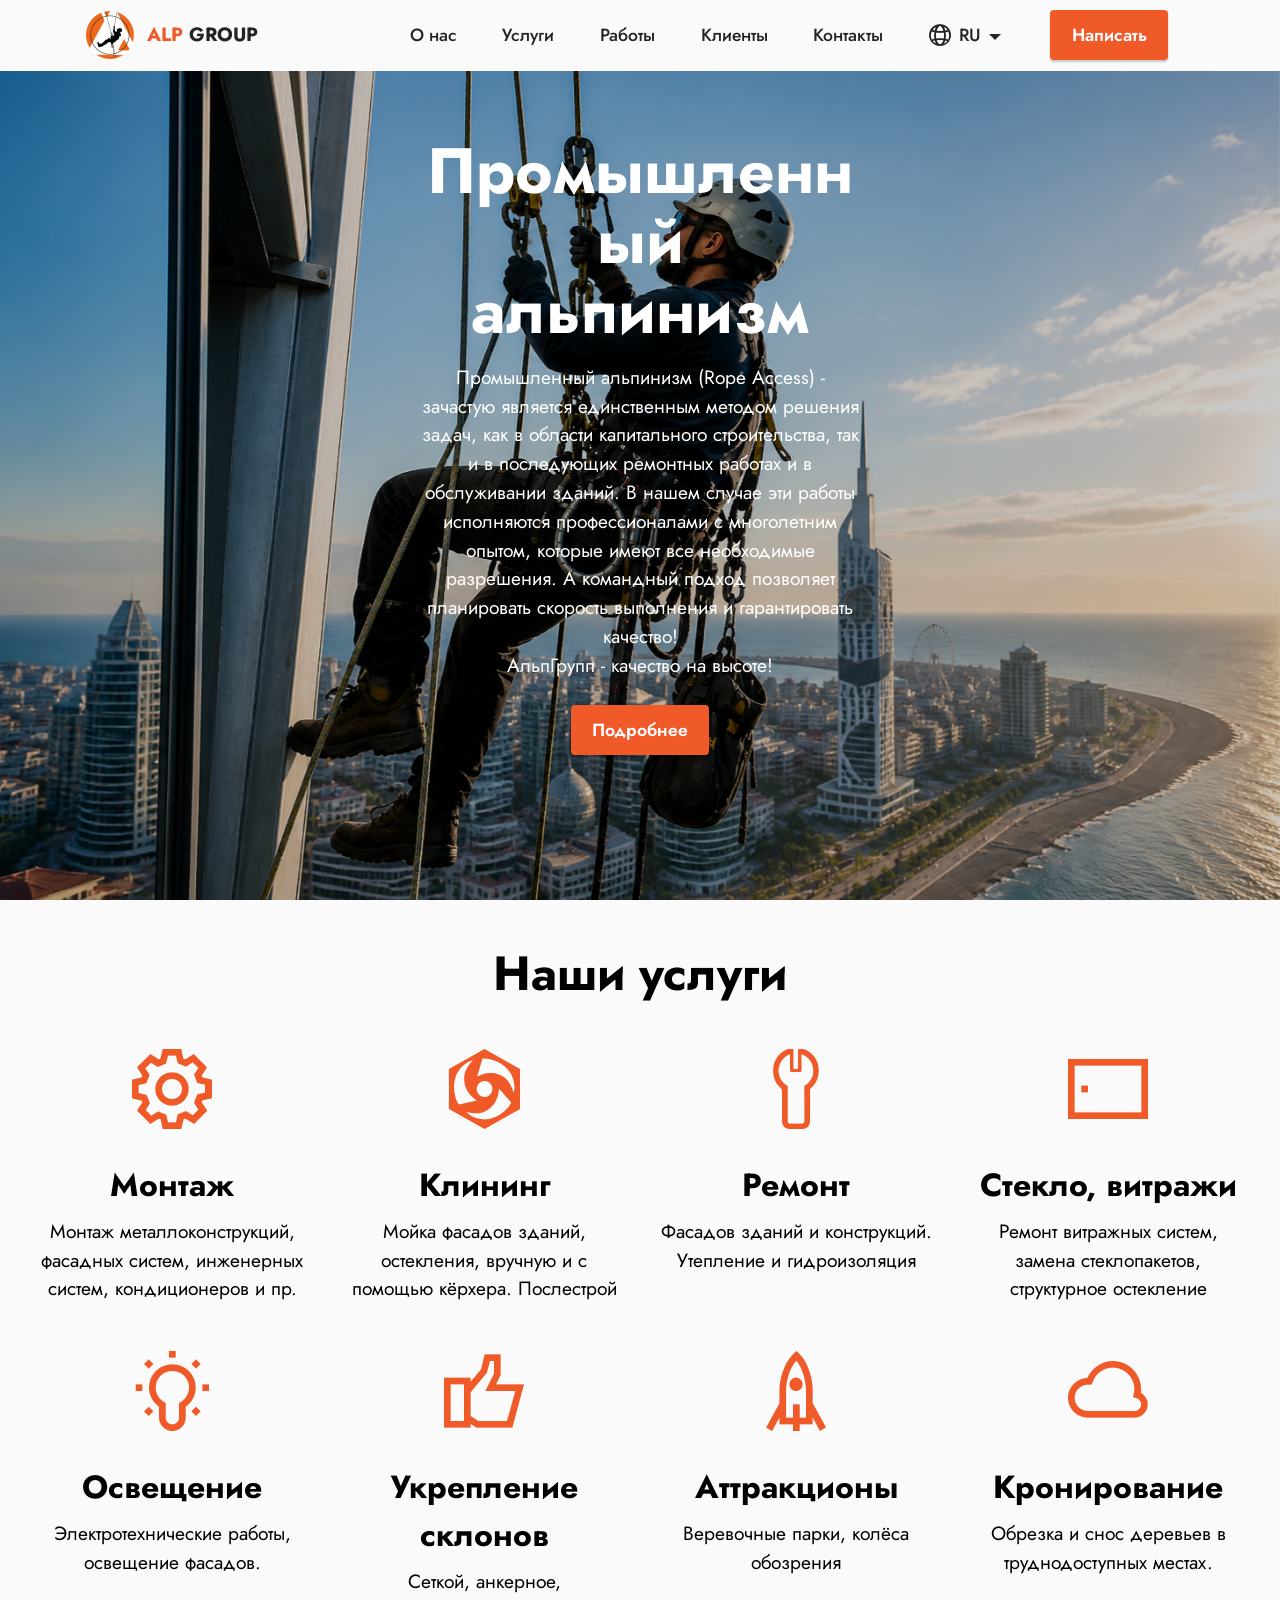
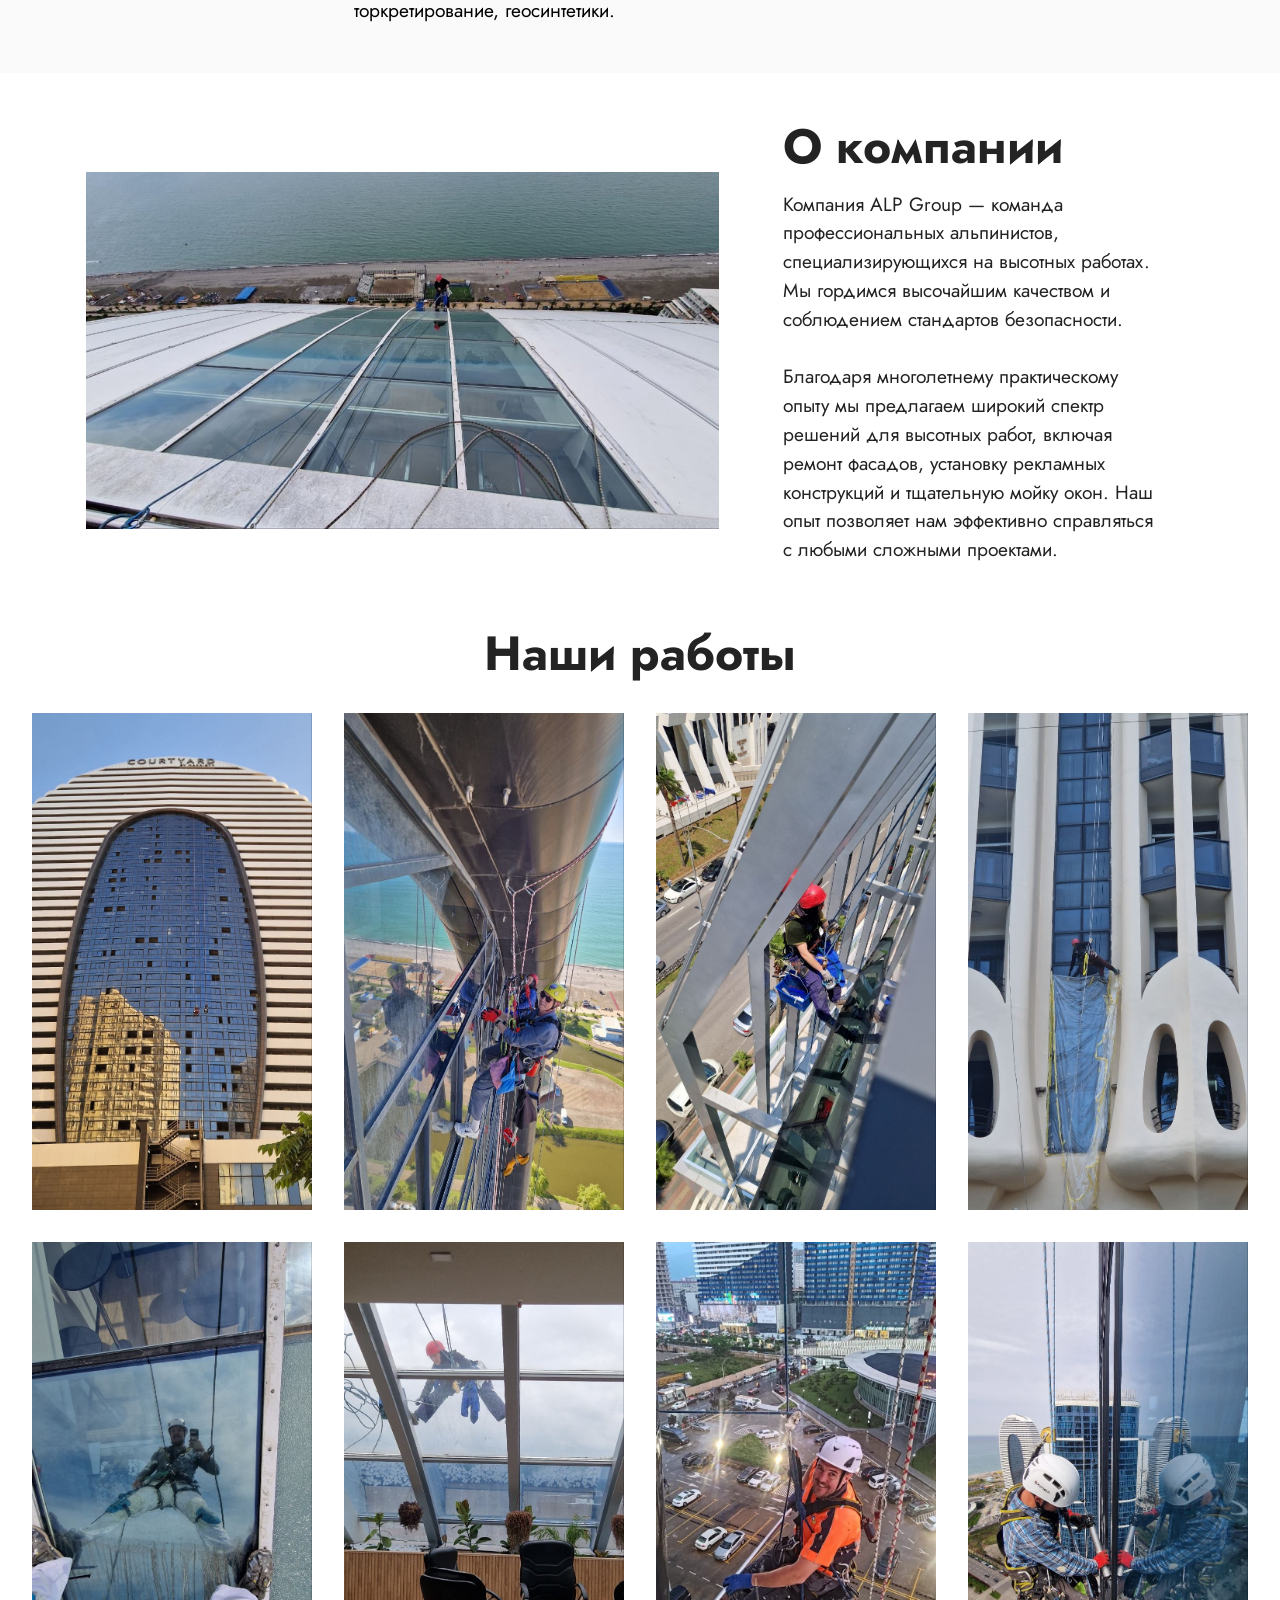
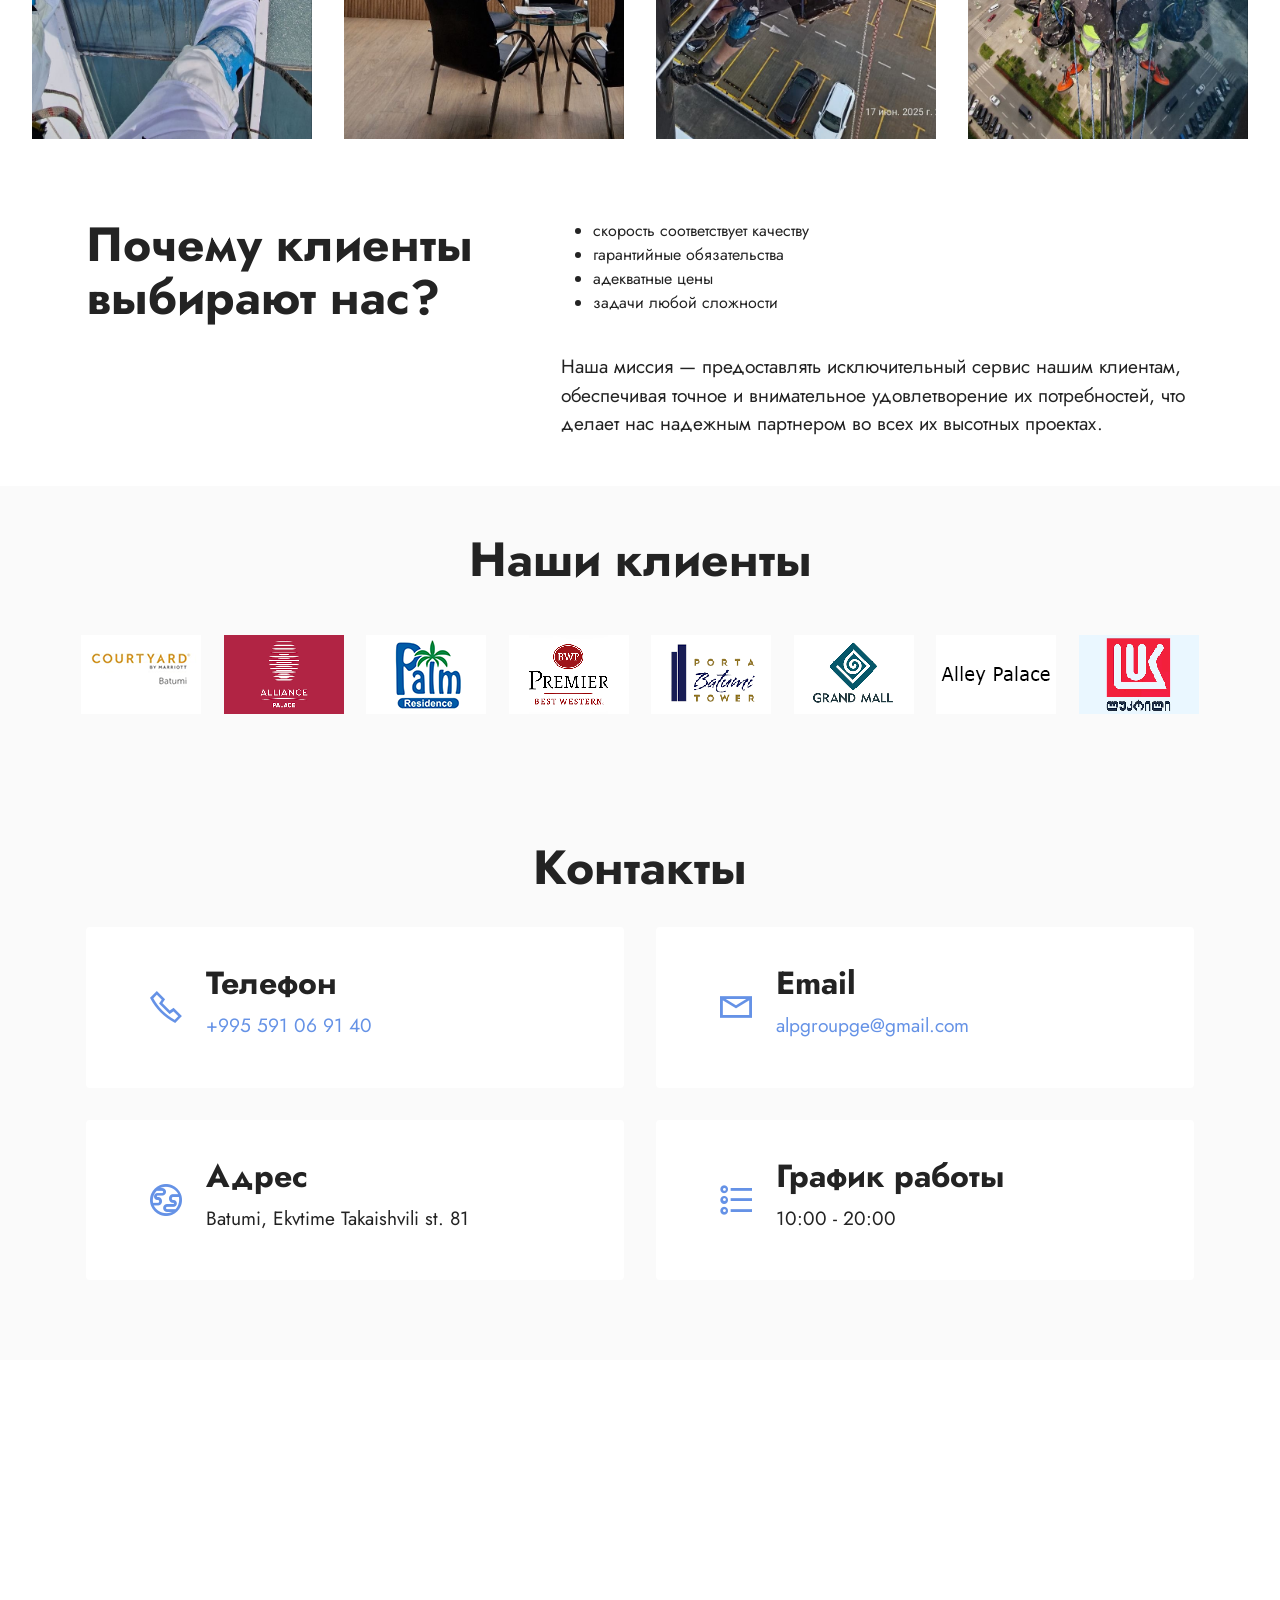
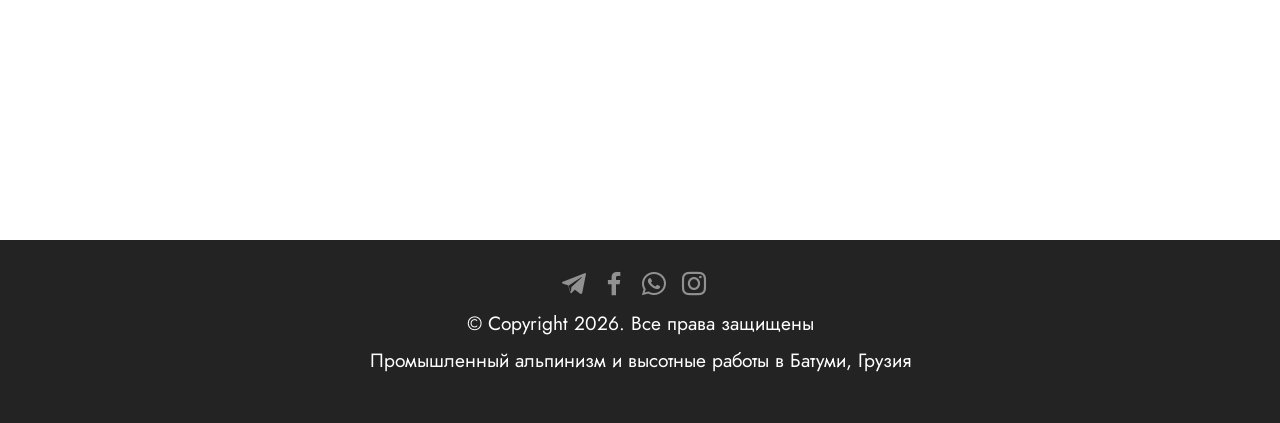
==== index.html @ 3e1a4f51 "Update index.html" ====
<!DOCTYPE html>
<html  lang="ru">
<head>
  <meta charset="UTF-8">
  <meta http-equiv="X-UA-Compatible" content="IE=edge">
  <meta name="generator" content="Mobirise v6.1.12, mobirise.com">
  <meta name="viewport" content="width=device-width, initial-scale=1, minimum-scale=1">
  <link rel="shortcut icon" href="assets/images/logo.svg" type="image/x-icon">
  <meta name="description" content="Промышленный альпинизм и высотные работы в Батуми. Мойка фасадов, ремонт, монтаж, клининг, витражи, фасадные системы. ALP GROUP.">
  <meta name="keywords" content="промышленный альпинизм Батуми, высотные работы, мойка фасадов, фасадные работы, мойка окон, ремонт фасадов">
  
  <meta property="og:title" content="ALP GROUP — Промышленный альпинизм в Батуми">
  <meta property="og:description" content="Высотные работы, мойка фасадов, ремонт, монтаж и промышленный альпинизм в Батуми.">
  <meta property="og:image" content="https://alpgroup.ge/assets/images/logo-96x96.png">
  <meta property="og:url" content="https://alpgroup.ge">
  <meta property="og:type" content="website">
  
  <title>ALP GROUP — Промышленный альпинизм в Батуми | Высотные работы</title>
  <link rel="stylesheet" href="assets/web/assets/mobirise-icons2/mobirise2.css">
  <link rel="stylesheet" href="assets/bootstrap/css/bootstrap.min.css">
  <link rel="stylesheet" href="assets/parallax/jarallax.css">
  <link rel="stylesheet" href="assets/dropdown/css/style.css">
  <link rel="stylesheet" href="assets/socicon/css/styles.css">
  <link rel="stylesheet" href="assets/theme/css/style.css">
  <link rel="preload" href="https://fonts.googleapis.com/css?family=Jost:100,200,300,400,500,600,700,800,900,100i,200i,300i,400i,500i,600i,700i,800i,900i&display=swap" as="style" onload="this.onload=null;this.rel='stylesheet'">
  <noscript><link rel="stylesheet" href="https://fonts.googleapis.com/css?family=Jost:100,200,300,400,500,600,700,800,900,100i,200i,300i,400i,500i,600i,700i,800i,900i&display=swap"></noscript>
  <link rel="preload" as="style" href="assets/mobirise/css/mbr-additional.css?v=w0eMPp"><link rel="stylesheet" href="assets/mobirise/css/mbr-additional.css?v=w0eMPp" type="text/css">

<link rel="canonical" href="https://alpgroup.ge/">
<link rel="alternate" hreflang="ru" href="https://alpgroup.ge/">
<link rel="alternate" hreflang="en" href="https://alpgroup.ge/en/">
<link rel="alternate" hreflang="ka" href="https://alpgroup.ge/ka/">
  
</head>
<body>
  
  <section data-bs-version="5.1" class="menu menu2 cid-sFCw1qGFAI" once="menu" id="menu2-23">
    
    <nav class="navbar navbar-dropdown navbar-fixed-top navbar-expand-lg">
        <div class="container">
            <div class="navbar-brand">
                <span class="navbar-logo">
                    <a href="#top">
                        <img src="assets/images/logo-96x96.png" alt="ALP GROUP" style="height: 3rem;">
                    </a>
                </span>
                <span class="navbar-caption-wrap"><a class="navbar-caption text-danger display-7" href="#top">ALP <b class="text-black">GROUP</b></a></span>

    <!-- Переключение языков только для мобильной версии -->
    <div class="lang-switcher-mobile d-lg-none">
        <div class="dropdown">
            <a class="nav-link link text-black text-primary dropdown-toggle display-4" data-bs-auto-close="outside"
                    data-bs-toggle="dropdown"
                    aria-expanded="false">
                <span class="mobi-mbri mobi-mbri-globe-2 mbr-iconfont mbr-iconfont-btn"></span>RU
            </a>
            <ul class="dropdown-menu dropdown-menu-end">
                <li>
                    <a class="dropdown-item" href="/">
                        Русский (RU)
                    </a>
                </li>
                <li>
                    <a class="dropdown-item" href="/en/">
                        English (EN)
                    </a>
                </li>
                <li>
                    <a class="dropdown-item" href="/ka/">
                        ქართული (GE)
                    </a>
                </li>
            </ul>
        </div>
    </div>
              
            </div>
            <button class="navbar-toggler" type="button" data-toggle="collapse" data-bs-toggle="collapse" data-target="#navbarSupportedContent" data-bs-target="#navbarSupportedContent" aria-controls="navbarNavAltMarkup" aria-expanded="false" aria-label="Toggle navigation">
                <div class="hamburger">
                    <span></span>
                    <span></span>
                    <span></span>
                    <span></span>
                </div>
            </button>
            <div class="collapse navbar-collapse" id="navbarSupportedContent">
                <ul class="navbar-nav nav-dropdown" data-app-modern-menu="true"><li class="nav-item"><a class="nav-link link text-black text-primary display-4" href="index.html#header14-1j">О нас</a></li><li class="nav-item"><a class="nav-link link text-black text-primary display-4" href="index.html#features1-1i">Услуги</a></li>
                    
                    <li class="nav-item"><a class="nav-link link text-black text-primary display-4" href="index.html#gallery6-2">Работы</a></li><li class="nav-item"><a class="nav-link link text-black text-primary display-4" href="index.html#clients1-1u">Клиенты</a>
                    </li><li class="nav-item"><a class="nav-link link text-black text-primary display-4" href="index.html#contacts2-1r">Контакты</a></li><li class="nav-item dropdown"><a class="nav-link link text-black text-primary dropdown-toggle display-4" href="" data-toggle="dropdown-submenu" data-bs-toggle="dropdown" data-bs-auto-close="outside" aria-expanded="false"><span class="mobi-mbri mobi-mbri-globe-2 mbr-iconfont mbr-iconfont-btn"></span>RU</a><div class="dropdown-menu" aria-labelledby="dropdown-710"><a class="text-black text-primary dropdown-item display-4" href="/">Русский (RU)</a><a class="text-black text-primary dropdown-item display-4" href="/en/">English (EN)</a><a class="text-black text-primary dropdown-item display-4" href="/ka/">ქართული (GE)</a></div></li></ul>
                
                <div class="navbar-buttons mbr-section-btn"><a class="btn btn-danger display-4" href="https://wa.me/995591069140" target="_blank" title="Написать в WhatsApp">Написать</a></div>
            </div>
        </div>
    </nav>
</section>

<section data-bs-version="5.1" class="header1 cid-viyP54j6SH mbr-fullscreen mbr-parallax-background" id="header1-1">

    

    
    <div class="mbr-overlay" style="opacity: 0.2; background-color: rgb(0, 0, 0);"></div> 

    <div class="container">
        <div class="row justify-content-center">
            <div class="col-12 col-lg-5">
                <h1 class="mbr-section-title mbr-fonts-style mb-3 display-1"><strong>Промышленный альпинизм</strong></h1>
                
                <p class="mbr-text mbr-fonts-style display-7">Промышленный альпинизм (Rope Access) - зачастую является единственным методом решения задач, как в области капитального строительства, так и в последующих ремонтных работах и в обслуживании зданий. В нашем случае эти работы исполняются профессионалами с многолетним опытом, которые имеют все необходимые разрешения. А командный подход позволяет  планировать скорость выполнения и гарантировать качество! 
<br>АльпГрупп - качество на высоте!</p>
                <div class="mbr-section-btn mt-3"><a class="btn btn-danger display-4" href="index.html#header14-1j">Подробнее</a></div>
            </div>
        </div>
    </div>
</section>

<section data-bs-version="5.1" class="features1 cid-sFzyUE9AaP" id="features1-1i">
    

    
    <div class="container-fluid">
        <div class="row">
            <div class="col-12 col-lg-9">
                <h3 class="mbr-section-title mbr-fonts-style align-center mb-0 display-2"><strong>Наши услуги</strong></h3>
                
            </div>
        </div>
        <div class="row">
            <div class="card col-12 col-md-6 col-lg-3">
                <div class="card-wrapper">
                    <div class="card-box align-center">
                        <div class="iconfont-wrapper">
                            <span class="mbr-iconfont mobi-mbri-setting mobi-mbri" style="color: rgb(240, 90, 40); fill: rgb(240, 90, 40);"></span>
                        </div>
                        <h5 class="card-title mbr-fonts-style display-5"><strong>Монтаж</strong></h5>
                        <p class="card-text mbr-fonts-style display-7">Монтаж металлоконструкций, фасадных систем, инженерных систем, кондиционеров и пр.</p>
                    </div>
                </div>
            </div>
            <div class="card col-12 col-md-6 col-lg-3">
                <div class="card-wrapper">
                    <div class="card-box align-center">
                        <div class="iconfont-wrapper">
                            <span class="mbr-iconfont socicon-heroes socicon" style="color: rgb(240, 90, 40); fill: rgb(240, 90, 40);"></span>
                        </div>
                        <h5 class="card-title mbr-fonts-style display-5"><strong>Клининг</strong></h5>
                        <p class="card-text mbr-fonts-style display-7">Мойка фасадов зданий, остекления, вручную и с помощью кёрхера. Послестрой</p>
                    </div>
                </div>
            </div>
            <div class="card col-12 col-md-6 col-lg-3">
                <div class="card-wrapper">
                    <div class="card-box align-center">
                        <div class="iconfont-wrapper">
                            <span class="mbr-iconfont socicon-moddb socicon" style="color: rgb(240, 90, 40); fill: rgb(240, 90, 40);"></span>
                        </div>
                        <h5 class="card-title mbr-fonts-style display-5"><strong>Ремонт</strong></h5>
                        <p class="card-text mbr-fonts-style display-7">Фасадов зданий и конструкций. Утепление и гидроизоляция</p>
                    </div>
                </div>
            </div>
             <div class="card col-12 col-md-6 col-lg-3">
                <div class="card-wrapper">
                    <div class="card-box align-center">
                        <div class="iconfont-wrapper">
                            <span class="mbr-iconfont mobi-mbri-tablet mobi-mbri" style="color: rgb(240, 90, 40); fill: rgb(240, 90, 40);"></span>
                        </div>
                        <h5 class="card-title mbr-fonts-style display-5"><strong>Стекло, витражи</strong></h5>
                        <p class="card-text mbr-fonts-style display-7">Ремонт витражных систем, замена стеклопакетов, структурное остекление</p>
                    </div>
                </div>
            </div>         
            
        </div>
        <div class="row">
            <div class="card col-12 col-md-6 col-lg-3">
                <div class="card-wrapper">
                    <div class="card-box align-center">
                        <div class="iconfont-wrapper">
                            <span class="mbr-iconfont mobi-mbri-idea mobi-mbri" style="color: rgb(240, 90, 40); fill: rgb(240, 90, 40);"></span>
                        </div>
                        <h5 class="card-title mbr-fonts-style display-5"><strong>Освещение</strong></h5>
                        <p class="card-text mbr-fonts-style display-7">Электротехнические работы, освещение фасадов.</p>
                    </div>
                </div>
            </div>
            <div class="card col-12 col-md-6 col-lg-3">
                <div class="card-wrapper">
                    <div class="card-box align-center">
                        <div class="iconfont-wrapper">
                            <span class="mbr-iconfont mobi-mbri-like mobi-mbri" style="color: rgb(240, 90, 40); fill: rgb(240, 90, 40);"></span>
                        </div>
                        <h5 class="card-title mbr-fonts-style display-5"><strong>Укрепление склонов</strong></h5>
                        <p class="card-text mbr-fonts-style display-7">Сеткой, анкерное, торкретирование, геосинтетики.</p>
                    </div>
                </div>
            </div>
            <div class="card col-12 col-md-6 col-lg-3">
                <div class="card-wrapper">
                    <div class="card-box align-center">
                        <div class="iconfont-wrapper">
                            <span class="mbr-iconfont mobi-mbri-rocket mobi-mbri" style="color: rgb(240, 90, 40); fill: rgb(240, 90, 40);"></span>
                        </div>
                        <h5 class="card-title mbr-fonts-style display-5"><strong>Аттракционы</strong></h5>
                        <p class="card-text mbr-fonts-style display-7">Веревочные парки, колёса обозрения</p>
                    </div>
                </div>
            </div>
             <div class="card col-12 col-md-6 col-lg-3">
                <div class="card-wrapper">
                    <div class="card-box align-center">
                        <div class="iconfont-wrapper">
                            <span class="mbr-iconfont mobi-mbri-cloud mobi-mbri" style="color: rgb(240, 90, 40); fill: rgb(240, 90, 40);"></span>
                        </div>
                        <h5 class="card-title mbr-fonts-style display-5"><strong>Кронирование</strong></h5>
                        <p class="card-text mbr-fonts-style display-7">Обрезка и снос деревьев в труднодоступных местах.</p>
                    </div>
                </div>
            </div>         
            
        </div>
    </div>
</section>

<section data-bs-version="5.1" class="header14 cid-sFzz5E692j" id="header14-1j">

    

    

    <div class="container">
        <div class="row justify-content-center align-items-center">
            <div class="col-12 col-md-7 image-wrapper">
                <img src="assets/images/photo-2026-05-04-07-36-52-1036x584.jpg" alt="Промышленный альпинизм в Батуми">
            </div>
            <div class="col-12 col-md">
                <div class="text-wrapper">
                    <h2 class="mbr-section-title mbr-fonts-style mb-3 display-2">
                        <strong>О компании</strong></h2>
                    <p class="mbr-text mbr-fonts-style display-7">Компания ALP Group — команда профессиональных альпинистов, специализирующихся на высотных работах. Мы гордимся высочайшим качеством и соблюдением стандартов безопасности.
<br>
<br>Благодаря многолетнему практическому опыту мы предлагаем широкий спектр решений для высотных работ, включая ремонт фасадов, установку рекламных конструкций и тщательную мойку окон. Наш опыт позволяет нам эффективно справляться с любыми сложными проектами.
</p>
                    
                </div>
            </div>
        </div>
    </div>
</section>

<section data-bs-version="5.1" class="gallery6 mbr-gallery cid-viIpz57UTN" id="gallery6-2">
    

    
    

    <div class="container-fluid">
        <div class="mbr-section-head">
            <h3 class="mbr-section-title mbr-fonts-style align-center m-0 display-2"><strong>Наши работы</strong></h3>
            
        </div>
        <div class="row mbr-gallery mt-4">
            <div class="col-6 col-md-6 col-lg-3 item gallery-image active">
                <div class="item-wrapper" data-toggle="modal" data-bs-toggle="modal" data-target="#viIEe0HWWq-modal" data-bs-target="#viIEe0HWWq-modal">
                    <img class="w-100" src="assets/images/photo-2026-05-04-07-36-55-721x1280.jpg" alt="Промышленный альпинизм в Батуми" data-slide-to="0" data-bs-slide-to="0" data-target="#lb-viIEe0HWWq" data-bs-target="#lb-viIEe0HWWq">
                    <div class="icon-wrapper">
                        <span class="mobi-mbri mobi-mbri-search mbr-iconfont mbr-iconfont-btn"></span>
                    </div>
                </div>
                
            </div>
            <div class="col-6 col-md-6 col-lg-3 item gallery-image">
                <div class="item-wrapper" data-toggle="modal" data-bs-toggle="modal" data-target="#viIEe0HWWq-modal" data-bs-target="#viIEe0HWWq-modal">
                    <img class="w-100" src="assets/images/photo-2026-05-04-07-36-59-721x1280.jpg" alt="Мойка фасада в Батуми" data-slide-to="1" data-bs-slide-to="1" data-target="#lb-viIEe0HWWq" data-bs-target="#lb-viIEe0HWWq">
                    <div class="icon-wrapper">
                        <span class="mobi-mbri mobi-mbri-search mbr-iconfont mbr-iconfont-btn"></span>
                    </div>
                </div>
                
            </div><div class="col-6 col-md-6 col-lg-3 item gallery-image">
                <div class="item-wrapper" data-toggle="modal" data-bs-toggle="modal" data-target="#viIEe0HWWq-modal" data-bs-target="#viIEe0HWWq-modal">
                    <img class="w-100" src="assets/images/0photo_2026-05-05_19-24-09.jpg" alt="Высотные работы ALP GROUP" data-slide-to="2" data-bs-slide-to="2" data-target="#lb-viIEe0HWWq" data-bs-target="#lb-viIEe0HWWq">
                    <div class="icon-wrapper">
                        <span class="mobi-mbri mobi-mbri-search mbr-iconfont mbr-iconfont-btn"></span>
                    </div>
                </div>
                
            </div><div class="col-6 col-md-6 col-lg-3 item gallery-image">
                <div class="item-wrapper" data-toggle="modal" data-bs-toggle="modal" data-target="#viIEe0HWWq-modal" data-bs-target="#viIEe0HWWq-modal">
                    <img class="w-100" src="assets/images/photo-2026-05-04-07-36-51202-721x1280.jpg" alt="Промышленный альпинист" data-slide-to="3" data-bs-slide-to="3" data-target="#lb-viIEe0HWWq" data-bs-target="#lb-viIEe0HWWq">
                    <div class="icon-wrapper">
                        <span class="mobi-mbri mobi-mbri-search mbr-iconfont mbr-iconfont-btn"></span>
                    </div>
                </div>
                
            </div><div class="col-6 col-md-6 col-lg-3 item gallery-image">
                <div class="item-wrapper" data-toggle="modal" data-bs-toggle="modal" data-target="#viIEe0HWWq-modal" data-bs-target="#viIEe0HWWq-modal">
                    <img class="w-100" src="assets/images/photo-2026-05-04-07-36-52202-721x1280.jpg" alt="Фасадные работы в Грузии" data-slide-to="4" data-bs-slide-to="4" data-target="#lb-viIEe0HWWq" data-bs-target="#lb-viIEe0HWWq">
                    <div class="icon-wrapper">
                        <span class="mobi-mbri mobi-mbri-search mbr-iconfont mbr-iconfont-btn"></span>
                    </div>
                </div>
                
            </div><div class="col-6 col-md-6 col-lg-3 item gallery-image">
                <div class="item-wrapper" data-toggle="modal" data-bs-toggle="modal" data-target="#viIEe0HWWq-modal" data-bs-target="#viIEe0HWWq-modal">
                    <img class="w-100" src="assets/images/photo-2026-05-04-07-36-51203-721x1280.jpg" alt="Монтаж на высоте" data-slide-to="5" data-bs-slide-to="5" data-target="#lb-viIEe0HWWq" data-bs-target="#lb-viIEe0HWWq">
                    <div class="icon-wrapper">
                        <span class="mobi-mbri mobi-mbri-search mbr-iconfont mbr-iconfont-btn"></span>
                    </div>
                </div>
                
            </div><div class="col-6 col-md-6 col-lg-3 item gallery-image">
                <div class="item-wrapper" data-toggle="modal" data-bs-toggle="modal" data-target="#viIEe0HWWq-modal" data-bs-target="#viIEe0HWWq-modal">
                    <img class="w-100" src="assets/images/photo-2026-05-04-07-55-23-960x1280.jpg" alt="Промышленный альпинизм в Грузии" data-slide-to="6" data-bs-slide-to="6" data-target="#lb-viIEe0HWWq" data-bs-target="#lb-viIEe0HWWq">
                    <div class="icon-wrapper">
                        <span class="mobi-mbri mobi-mbri-search mbr-iconfont mbr-iconfont-btn"></span>
                    </div>
                </div>
                
            </div><div class="col-6 col-md-6 col-lg-3 item gallery-image">
                <div class="item-wrapper" data-toggle="modal" data-bs-toggle="modal" data-target="#viIEe0HWWq-modal" data-bs-target="#viIEe0HWWq-modal">
                    <img class="w-100" src="assets/images/2photo_2026-05-08_08-26-11.jpg" alt="Альпинизм в Батуми" data-slide-to="7" data-bs-slide-to="7" data-target="#lb-viIEe0HWWq" data-bs-target="#lb-viIEe0HWWq">
                    <div class="icon-wrapper">
                        <span class="mobi-mbri mobi-mbri-search mbr-iconfont mbr-iconfont-btn"></span>
                    </div>
                </div>
                
            </div>
            
            
        </div>

        <div class="modal mbr-slider" tabindex="-1" role="dialog" aria-hidden="true" id="viIEe0HWWq-modal">
            <div class="modal-dialog" role="document">
                <div class="modal-content">
                    <div class="modal-body">
                        <div class="carousel slide" id="lb-viIEe0HWWq" data-interval="5000" data-bs-interval="5000">
                            <div class="carousel-inner">
                                <div class="carousel-item active">
                                    <img class="d-block w-100" src="assets/images/photo-2026-05-04-07-36-55-721x1280.jpg" alt="">
                                </div>
                                <div class="carousel-item">
                                    <img class="d-block w-100" src="assets/images/photo-2026-05-04-07-36-59-721x1280.jpg" alt="">
                                </div><div class="carousel-item">
                                    <img class="d-block w-100" src="assets/images/0photo_2026-05-05_19-24-09.jpg" alt="">
                                </div><div class="carousel-item">
                                    <img class="d-block w-100" src="assets/images/photo-2026-05-04-07-36-51202-721x1280.jpg" alt="">
                                </div><div class="carousel-item">
                                    <img class="d-block w-100" src="assets/images/photo-2026-05-04-07-36-52202-721x1280.jpg" alt="">
                                </div><div class="carousel-item">
                                    <img class="d-block w-100" src="assets/images/photo-2026-05-04-07-36-51203-721x1280.jpg" alt="">
                                </div><div class="carousel-item">
                                    <img class="d-block w-100" src="assets/images/photo-2026-05-04-07-55-23-960x1280.jpg" alt="">
                                </div><div class="carousel-item">
                                    <img class="d-block w-100" src="assets/images/2photo_2026-05-08_08-26-11.jpg" alt="">
                                </div>
                                
                                
                            </div>
                            <ol class="carousel-indicators">
                                <li data-slide-to="0" data-bs-slide-to="0" class="active" data-target="#lb-viIEe0HWWq" data-bs-target="#lb-viIEe0HWWq"></li><li data-slide-to="1" data-bs-slide-to="1" class="" data-target="#lb-viIEe0HWWq" data-bs-target="#lb-viIEe0HWWq"></li><li data-slide-to="2" data-bs-slide-to="2" class="" data-target="#lb-viIEe0HWWq" data-bs-target="#lb-viIEe0HWWq"></li><li data-slide-to="3" data-bs-slide-to="3" class="" data-target="#lb-viIEe0HWWq" data-bs-target="#lb-viIEe0HWWq"></li><li data-slide-to="4" data-bs-slide-to="4" class="" data-target="#lb-viIEe0HWWq" data-bs-target="#lb-viIEe0HWWq"></li><li data-slide-to="5" data-bs-slide-to="5" class="" data-target="#lb-viIEe0HWWq" data-bs-target="#lb-viIEe0HWWq"></li><li data-slide-to="6" data-bs-slide-to="6" class="" data-target="#lb-viIEe0HWWq" data-bs-target="#lb-viIEe0HWWq"></li><li data-slide-to="7" data-bs-slide-to="7" class="" data-target="#lb-viIEe0HWWq" data-bs-target="#lb-viIEe0HWWq"></li>
                                
                                
                                
                            </ol>
                            <a role="button" href="" class="close" data-dismiss="modal" data-bs-dismiss="modal" aria-label="Close">
                            </a>
                            <a class="carousel-control-prev carousel-control" role="button" data-slide="prev" data-bs-slide="prev" href="#lb-viIEe0HWWq">
                                <span class="mobi-mbri mobi-mbri-arrow-prev" aria-hidden="true"></span>
                                <span class="sr-only visually-hidden">Previous</span>
                            </a>
                            <a class="carousel-control-next carousel-control" role="button" data-slide="next" data-bs-slide="next" href="#lb-viIEe0HWWq">
                                <span class="mobi-mbri mobi-mbri-arrow-next" aria-hidden="true"></span>
                                <span class="sr-only visually-hidden">Next</span>
                            </a>
                        </div>
                    </div>
                </div>
            </div>
        </div>
    </div>
</section>

<section data-bs-version="5.1" class="content10 cid-sFAZRnJnnI" id="content10-22">
    
    <div class="container">
        <div class="row justify-content-center">
            <div class="col-12 col-md">
                
                <h6 class="mbr-section-subtitle mbr-fonts-style mb-4 display-2"><strong>Почему клиенты выбирают нас?</strong></h6>
            </div>
            <div class="col-md-12 col-lg-7">
              <ul>
                <li>скорость соответствует качеству</li>
                <li>гарантийные обязательства</li>
                <li>адекватные цены</li>
                <li>задачи любой сложности</li>         
              </ul>
                <p class="mbr-text mbr-fonts-style display-7">Наша миссия&nbsp;— предоставлять исключительный сервис нашим клиентам, обеспечивая точное и внимательное удовлетворение их потребностей, что делает нас надежным партнером во всех их высотных проектах.</p>
            </div>
        </div>
    </div>
</section>

<section data-bs-version="5.1" class="clients1 cid-sFAw7z51L3" id="clients1-1u">
    
    <div class="images-container container">
        <div class="mbr-section-head">
            <h3 class="mbr-section-title mbr-fonts-style align-center mb-0 display-2">
                <strong>Наши клиенты</strong></h3>
            
            
        </div>
        <div class="row justify-content-center mt-4">
            <div class="col-md-3 card">
                <img src="assets/images/1-courtyard.png" alt="Marriott">
            </div>
            <div class="col-md-3 card">
                <img src="assets/images/2-palace.png" alt="Alliance Palace">
            </div>
            <div class="col-md-3 card">
                <img src="assets/images/3-palm.png" alt="PALM RESIDENCE">
            </div>
            <div class="col-md-3 card">
                <img src="assets/images/4-premier.png" alt="Best Western Premier">
            </div>
            <div class="col-md-3 card">
                <img src="assets/images/5-porta.png" alt="Porta Batumi Tower">
            </div>
            <div class="col-md-3 card">
                <img src="assets/images/6-grandmall.png" alt="Grand Mall">
            </div>
            <div class="col-md-3 card">
                <img src="assets/images/7-alley.png" alt="Alley Palace">
            </div>
            <div class="col-md-3 card">
                <img src="assets/images/8-luk.png" alt="LUKOIL GEORGIA">
            </div>                       
        </div>
    </div>
</section>

<section data-bs-version="5.1" class="contacts2 cid-sFzIA7KGYz" id="contacts2-1r">
    <!---->
    
    
    <div class="container">
        <div class="mbr-section-head">
            <h3 class="mbr-section-title mbr-fonts-style align-center mb-0 display-2">
                <strong>Контакты</strong></h3>
            
        </div>
        <div class="row justify-content-center mt-4">
            <div class="card col-12 col-md-6">
                <div class="card-wrapper">
                    <div class="image-wrapper">
                        <span class="mbr-iconfont mobi-mbri-phone mobi-mbri"></span>
                    </div>
                    <div class="text-wrapper">
                        <h6 class="card-title mbr-fonts-style mb-1 display-5">
                            <strong>Телефон</strong></h6>
                        <p class="mbr-text mbr-fonts-style display-7"><a href="tel:+995591069140" class="text-primary">+995 591 06 91 40</a></p>
                    </div>
                </div>
            </div>
            <div class="card col-12 col-md-6">
                <div class="card-wrapper">
                    <div class="image-wrapper">
                        <span class="mbr-iconfont mobi-mbri-letter mobi-mbri"></span>
                    </div>
                    <div class="text-wrapper">
                        <h6 class="card-title mbr-fonts-style mb-1 display-5">
                            <strong>Email</strong>
                        </h6>
                        <p class="mbr-text mbr-fonts-style display-7"><a href="mailto:alpgroupge@gmail.com" class="text-primary">alpgroupge@gmail.com</a></p>
                    </div>
                </div>
            </div>
            <div class="card col-12 col-md-6">
                <div class="card-wrapper">
                    <div class="image-wrapper">
                        <span class="mbr-iconfont mobi-mbri-globe mobi-mbri"></span>
                    </div>
                    <div class="text-wrapper">
                        <h6 class="card-title mbr-fonts-style mb-1 display-5">
                            <strong>Адрес</strong></h6>
                        <p class="mbr-text mbr-fonts-style display-7">
                            Batumi, Ekvtime Takaishvili st. 81
                        </p>
                    </div>
                </div>
            </div>
            <div class="card col-12 col-md-6">
                <div class="card-wrapper">
                    <div class="image-wrapper">
                        <span class="mbr-iconfont mobi-mbri-bulleted-list mobi-mbri"></span>
                    </div>
                    <div class="text-wrapper">
                        <h6 class="card-title mbr-fonts-style mb-1 display-5">
                            <strong>График работы</strong></h6>
                        <p class="mbr-text mbr-fonts-style display-7">10:00 - 20:00
                        </p>
                    </div>
                </div>
            </div>
        </div>
    </div>
</section>

<section data-bs-version="5.1" class="map2 cid-sFAxp7Y5iM" id="map2-1y">
    
    
    <div>
        
        <div class="google-map"><iframe frameborder="0" style="border:0" src="https://www.google.com/maps/embed?pb=!1m18!1m12!1m3!1d2981.711603869292!2d41.62618757554745!3d41.64036478026628!2m3!1f0!2f0!3f0!3m2!1i1024!2i768!4f13.1!3m3!1m2!1s0x406786120b712f23%3A0xfd893a5ec9534a9b!2zODEgVGFrYWlzaHZpbGkgU3RyLCBCYXR1bWksINCT0YDRg9C30LjRjw!5e0!3m2!1sru!2snl!4v1777805486026!5m2!1sru!2snl" allowfullscreen=""></iframe></div>
    </div>
</section>

<section data-bs-version="5.1" class="footer3 cid-sFCygHrmNf" once="footers" id="footer3-24">

    

    

    <div class="container">
        <div class="row align-center mbr-white">
            
            <div class="row social-row">
                <div class="social-list align-right pb-2">
                    
                    
                    
                    
                    
                    
                <div class="soc-item">
                        <a href="https://t.me/aleksaidarov" target="_blank">
                            <span class="mbr-iconfont mbr-iconfont-social socicon-telegram socicon"></span>
                        </a>
                    </div><div class="soc-item">
                        <a href="https://www.facebook.com/" target="_blank">
                            <span class="mbr-iconfont mbr-iconfont-social socicon-facebook socicon"></span>
                        </a>
                    </div><div class="soc-item">
                        
                            <a href="https://wa.me/995591069140" target="_blank"><span class="mbr-iconfont mbr-iconfont-social socicon-whatsapp socicon"></span></a>
                        
                    </div><div class="soc-item">
                        <a href="https://www.instagram.com/alpgroup.ge" target="_blank">
                            <span class="mbr-iconfont mbr-iconfont-social socicon-instagram socicon"></span>
                        </a>
                    </div></div>
            </div>
            <div class="row row-copirayt">
                <p class="mbr-text mb-0 mbr-fonts-style mbr-white align-center display-7">© Copyright 2026. Все права защищены</p>
                  <p class="mbr-text mt-2 mbr-fonts-style mbr-white align-center display-7">Промышленный альпинизм и высотные работы в Батуми, Грузия </p>
            </div>
        </div>
    </div>
</section><section class="display-7" style="padding: 0;align-items: center;justify-content: center;flex-wrap: wrap;    align-content: center;display: none;position: relative;height: 4rem;"><a href="https://mobiri.se/14455" style="flex: 1 1;height: 4rem;position: absolute;width: 100%;z-index: 1;"><img alt="" style="height: 4rem;" src="[data-uri]"></a><p style="margin: 0;text-align: center;" class="display-7">&#8204;</p><a style="z-index:1" href="https://mobirise.com/html-builder.html">HTML Website Creator</a></section><script src="assets/bootstrap/js/bootstrap.bundle.min.js"></script>  <script src="assets/parallax/jarallax.js"></script>  <script src="assets/smoothscroll/smooth-scroll.js"></script>  <script src="assets/ytplayer/index.js"></script>  <script src="assets/dropdown/js/navbar-dropdown.js"></script>  <script src="assets/theme/js/script.js"></script>  
  
  
</body>
</html>
---- assets/web/assets/mobirise-icons2/mobirise2.css ----
@font-face {
  font-family: 'Moririse2';
  font-display: swap;
  src:  url('mobirise2.eot?f2bix4');
  src:  url('mobirise2.eot?f2bix4#iefix') format('embedded-opentype'),
    url('mobirise2.woff2?f2bix4') format('woff2'),
    url('mobirise2.woff?f2bix4') format('woff'),
    url('mobirise2.ttf?f2bix4') format('truetype'),
    url('mobirise2.svg?f2bix4#mobirise2') format('svg');
  font-weight: normal;
  font-style: normal;
}

[class^="mobi-"], [class*=" mobi-"] {
  /* use !important to prevent issues with browser extensions that change fonts */
  font-family: 'Moririse2' !important;
  speak: none;
  font-style: normal;
  font-weight: normal;
  font-variant: normal;
  text-transform: none;
  line-height: 1;

  /* Better Font Rendering =========== */
  -webkit-font-smoothing: antialiased;
  -moz-osx-font-smoothing: grayscale;
}

.mobi-mbri-add-submenu:before {
  content: "\e900";
}
.mobi-mbri-alert:before {
  content: "\e901";
}
.mobi-mbri-align-center:before {
  content: "\e902";
}
.mobi-mbri-align-justify:before {
  content: "\e903";
}
.mobi-mbri-align-left:before {
  content: "\e904";
}
.mobi-mbri-align-right:before {
  content: "\e905";
}
.mobi-mbri-android:before {
  content: "\e906";
}
.mobi-mbri-apple:before {
  content: "\e907";
}
.mobi-mbri-arrow-down:before {
  content: "\e908";
}
.mobi-mbri-arrow-next:before {
  content: "\e909";
}
.mobi-mbri-arrow-prev:before {
  content: "\e90a";
}
.mobi-mbri-arrow-up:before {
  content: "\e90b";
}
.mobi-mbri-bold:before {
  content: "\e90c";
}
.mobi-mbri-bookmark:before {
  content: "\e90d";
}
.mobi-mbri-bootstrap:before {
  content: "\e90e";
}
.mobi-mbri-briefcase:before {
  content: "\e90f";
}
.mobi-mbri-browse:before {
  content: "\e910";
}
.mobi-mbri-bulleted-list:before {
  content: "\e911";
}
.mobi-mbri-calendar:before {
  content: "\e912";
}
.mobi-mbri-camera:before {
  content: "\e913";
}
.mobi-mbri-cart-add:before {
  content: "\e914";
}
.mobi-mbri-cart-full:before {
  content: "\e915";
}
.mobi-mbri-cash:before {
  content: "\e916";
}
.mobi-mbri-change-style:before {
  content: "\e917";
}
.mobi-mbri-chat:before {
  content: "\e918";
}
.mobi-mbri-clock:before {
  content: "\e919";
}
.mobi-mbri-close:before {
  content: "\e91a";
}
.mobi-mbri-cloud:before {
  content: "\e91b";
}
.mobi-mbri-code:before {
  content: "\e91c";
}
.mobi-mbri-contact-form:before {
  content: "\e91d";
}
.mobi-mbri-credit-card:before {
  content: "\e91e";
}
.mobi-mbri-cursor-click:before {
  content: "\e91f";
}
.mobi-mbri-cust-feedback:before {
  content: "\e920";
}
.mobi-mbri-database:before {
  content: "\e921";
}
.mobi-mbri-delivery:before {
  content: "\e922";
}
.mobi-mbri-desktop:before {
  content: "\e923";
}
.mobi-mbri-devices:before {
  content: "\e924";
}
.mobi-mbri-down:before {
  content: "\e925";
}
.mobi-mbri-download-2:before {
  content: "\e926";
}
.mobi-mbri-download:before {
  content: "\e927";
}
.mobi-mbri-drag-n-drop-2:before {
  content: "\e928";
}
.mobi-mbri-drag-n-drop:before {
  content: "\e929";
}
.mobi-mbri-edit-2:before {
  content: "\e92a";
}
.mobi-mbri-edit:before {
  content: "\e92b";
}
.mobi-mbri-error:before {
  content: "\e92c";
}
.mobi-mbri-extension:before {
  content: "\e92d";
}
.mobi-mbri-features:before {
  content: "\e92e";
}
.mobi-mbri-file:before {
  content: "\e92f";
}
.mobi-mbri-flag:before {
  content: "\e930";
}
.mobi-mbri-folder:before {
  content: "\e931";
}
.mobi-mbri-gift:before {
  content: "\e932";
}
.mobi-mbri-github:before {
  content: "\e933";
}
.mobi-mbri-globe-2:before {
  content: "\e934";
}
.mobi-mbri-globe:before {
  content: "\e935";
}
.mobi-mbri-growing-chart:before {
  content: "\e936";
}
.mobi-mbri-hearth:before {
  content: "\e937";
}
.mobi-mbri-help:before {
  content: "\e938";
}
.mobi-mbri-home:before {
  content: "\e939";
}
.mobi-mbri-hot-cup:before {
  content: "\e93a";
}
.mobi-mbri-idea:before {
  content: "\e93b";
}
.mobi-mbri-image-gallery:before {
  content: "\e93c";
}
.mobi-mbri-image-slider:before {
  content: "\e93d";
}
.mobi-mbri-info:before {
  content: "\e93e";
}
.mobi-mbri-italic:before {
  content: "\e93f";
}
.mobi-mbri-key:before {
  content: "\e940";
}
.mobi-mbri-laptop:before {
  content: "\e941";
}
.mobi-mbri-layers:before {
  content: "\e942";
}
.mobi-mbri-left-right:before {
  content: "\e943";
}
.mobi-mbri-left:before {
  content: "\e944";
}
.mobi-mbri-letter:before {
  content: "\e945";
}
.mobi-mbri-like:before {
  content: "\e946";
}
.mobi-mbri-link:before {
  content: "\e947";
}
.mobi-mbri-lock:before {
  content: "\e948";
}
.mobi-mbri-login:before {
  content: "\e949";
}
.mobi-mbri-logout:before {
  content: "\e94a";
}
.mobi-mbri-magic-stick:before {
  content: "\e94b";
}
.mobi-mbri-map-pin:before {
  content: "\e94c";
}
.mobi-mbri-menu:before {
  content: "\e94d";
}
.mobi-mbri-mobile-2:before {
  content: "\e94e";
}
.mobi-mbri-mobile-horizontal:before {
  content: "\e94f";
}
.mobi-mbri-mobile:before {
  content: "\e950";
}
.mobi-mbri-mobirise:before {
  content: "\e951";
}
.mobi-mbri-more-horizontal:before {
  content: "\e952";
}
.mobi-mbri-more-vertical:before {
  content: "\e953";
}
.mobi-mbri-music:before {
  content: "\e954";
}
.mobi-mbri-new-file:before {
  content: "\e955";
}
.mobi-mbri-numbered-list:before {
  content: "\e956";
}
.mobi-mbri-opened-folder:before {
  content: "\e957";
}
.mobi-mbri-pages:before {
  content: "\e958";
}
.mobi-mbri-paper-plane:before {
  content: "\e959";
}
.mobi-mbri-paperclip:before {
  content: "\e95a";
}
.mobi-mbri-phone:before {
  content: "\e95b";
}
.mobi-mbri-photo:before {
  content: "\e95c";
}
.mobi-mbri-photos:before {
  content: "\e95d";
}
.mobi-mbri-pin:before {
  content: "\e95e";
}
.mobi-mbri-play:before {
  content: "\e95f";
}
.mobi-mbri-plus:before {
  content: "\e960";
}
.mobi-mbri-preview:before {
  content: "\e961";
}
.mobi-mbri-print:before {
  content: "\e962";
}
.mobi-mbri-protect:before {
  content: "\e963";
}
.mobi-mbri-question:before {
  content: "\e964";
}
.mobi-mbri-quote-left:before {
  content: "\e965";
}
.mobi-mbri-quote-right:before {
  content: "\e966";
}
.mobi-mbri-redo:before {
  content: "\e967";
}
.mobi-mbri-refresh:before {
  content: "\e968";
}
.mobi-mbri-responsive-2:before {
  content: "\e969";
}
.mobi-mbri-responsive:before {
  content: "\e96a";
}
.mobi-mbri-right:before {
  content: "\e96b";
}
.mobi-mbri-rocket:before {
  content: "\e96c";
}
.mobi-mbri-sad-face:before {
  content: "\e96d";
}
.mobi-mbri-sale:before {
  content: "\e96e";
}
.mobi-mbri-save:before {
  content: "\e96f";
}
.mobi-mbri-search:before {
  content: "\e970";
}
.mobi-mbri-setting-2:before {
  content: "\e971";
}
.mobi-mbri-setting-3:before {
  content: "\e972";
}
.mobi-mbri-setting:before {
  content: "\e973";
}
.mobi-mbri-share:before {
  content: "\e974";
}
.mobi-mbri-shopping-bag:before {
  content: "\e975";
}
.mobi-mbri-shopping-basket:before {
  content: "\e976";
}
.mobi-mbri-shopping-cart:before {
  content: "\e977";
}
.mobi-mbri-sites:before {
  content: "\e978";
}
.mobi-mbri-smile-face:before {
  content: "\e979";
}
.mobi-mbri-speed:before {
  content: "\e97a";
}
.mobi-mbri-star:before {
  content: "\e97b";
}
.mobi-mbri-success:before {
  content: "\e97c";
}
.mobi-mbri-sun:before {
  content: "\e97d";
}
.mobi-mbri-sun2:before {
  content: "\e97e";
}
.mobi-mbri-tablet-vertical:before {
  content: "\e97f";
}
.mobi-mbri-tablet:before {
  content: "\e980";
}
.mobi-mbri-target:before {
  content: "\e981";
}
.mobi-mbri-timer:before {
  content: "\e982";
}
.mobi-mbri-to-ftp:before {
  content: "\e983";
}
.mobi-mbri-to-local-drive:before {
  content: "\e984";
}
.mobi-mbri-touch-swipe:before {
  content: "\e985";
}
.mobi-mbri-touch:before {
  content: "\e986";
}
.mobi-mbri-trash:before {
  content: "\e987";
}
.mobi-mbri-underline:before {
  content: "\e988";
}
.mobi-mbri-undo:before {
  content: "\e989";
}
.mobi-mbri-unlink:before {
  content: "\e98a";
}
.mobi-mbri-unlock:before {
  content: "\e98b";
}
.mobi-mbri-up-down:before {
  content: "\e98c";
}
.mobi-mbri-up:before {
  content: "\e98d";
}
.mobi-mbri-update:before {
  content: "\e98e";
}
.mobi-mbri-upload-2:before {
  content: "\e98f";
}
.mobi-mbri-upload:before {
  content: "\e990";
}
.mobi-mbri-user-2:before {
  content: "\e991";
}
.mobi-mbri-user:before {
  content: "\e992";
}
.mobi-mbri-users:before {
  content: "\e993";
}
.mobi-mbri-video-play:before {
  content: "\e994";
}
.mobi-mbri-video:before {
  content: "\e995";
}
.mobi-mbri-watch:before {
  content: "\e996";
}
.mobi-mbri-website-theme-2:before {
  content: "\e997";
}
.mobi-mbri-website-theme:before {
  content: "\e998";
}
.mobi-mbri-wifi:before {
  content: "\e999";
}
.mobi-mbri-windows:before {
  content: "\e99a";
}
.mobi-mbri-zoom-in:before {
  content: "\e99b";
}
.mobi-mbri-zoom-out:before {
  content: "\e99c";
}
---- assets/parallax/jarallax.css ----
.jarallax {
    position: relative;
    z-index: 0;
}
.jarallax > .jarallax-img {
    position: absolute;
    object-fit: cover;
    /* support for plugin https://github.com/bfred-it/object-fit-images */
    font-family: 'object-fit: cover;';
    top: 0;
    left: 0;
    width: 100%;
    height: 100%;
    z-index: -1;
}
---- assets/dropdown/css/style.css ----
.navbar-dropdown {
  left: 0;
  padding: 0;
  position: absolute;
  right: 0;
  top: 0;
  transition: all 0.45s ease;
  z-index: 1030;
  background: #282828; }
  .navbar-dropdown .navbar-logo {
    margin-right: 0.8rem;
    transition: margin 0.3s ease-in-out;
    vertical-align: middle; }
    .navbar-dropdown .navbar-logo img {
      height: 3.125rem;
      transition: all 0.3s ease-in-out; }
    .navbar-dropdown .navbar-logo.mbr-iconfont {
      font-size: 3.125rem;
      line-height: 3.125rem; }
  .navbar-dropdown .navbar-caption {
    font-weight: 700;
    white-space: normal;
    vertical-align: -4px;
    line-height: 3.125rem !important; }
    .navbar-dropdown .navbar-caption, .navbar-dropdown .navbar-caption:hover {
      color: inherit;
      text-decoration: none; }
  .navbar-dropdown .mbr-iconfont + .navbar-caption {
    vertical-align: -1px; }
  .navbar-dropdown.navbar-fixed-top {
    position: fixed; }
  .navbar-dropdown .navbar-brand span {
    vertical-align: -4px; }
  .navbar-dropdown.bg-color.transparent {
    background: none; }
  .navbar-dropdown.navbar-short .navbar-brand {
    padding: 0.625rem 0; }
    .navbar-dropdown.navbar-short .navbar-brand span {
      vertical-align: -1px; }
  .navbar-dropdown.navbar-short .navbar-caption {
    line-height: 2.375rem !important;
    vertical-align: -2px; }
  .navbar-dropdown.navbar-short .navbar-logo {
    margin-right: 0.5rem; }
    .navbar-dropdown.navbar-short .navbar-logo img {
      height: 2.375rem; }
    .navbar-dropdown.navbar-short .navbar-logo.mbr-iconfont {
      font-size: 2.375rem;
      line-height: 2.375rem; }
  .navbar-dropdown.navbar-short .mbr-table-cell {
    height: 3.625rem; }
  .navbar-dropdown .navbar-close {
    left: 0.6875rem;
    position: fixed;
    top: 0.75rem;
    z-index: 1000; }
  .navbar-dropdown .hamburger-icon {
    content: "";
    display: inline-block;
    vertical-align: middle;
    width: 16px;
    -webkit-box-shadow: 0 -6px 0 1px #282828,0 0 0 1px #282828,0 6px 0 1px #282828;
    -moz-box-shadow: 0 -6px 0 1px #282828,0 0 0 1px #282828,0 6px 0 1px #282828;
    box-shadow: 0 -6px 0 1px #282828,0 0 0 1px #282828,0 6px 0 1px #282828; }

.dropdown-menu .dropdown-toggle[data-toggle="dropdown-submenu"]::after {
  border-bottom: 0.35em solid transparent;
  border-left: 0.35em solid;
  border-right: 0;
  border-top: 0.35em solid transparent;
  margin-left: 0.3rem; }

.dropdown-menu .dropdown-item:focus {
  outline: 0; }

.nav-dropdown {
  font-size: 0.75rem;
  font-weight: 500;
  height: auto !important; }
  .nav-dropdown .nav-btn {
    padding-left: 1rem; }
  .nav-dropdown .link {
    margin: .667em 1.667em;
    font-weight: 500;
    padding: 0;
    transition: color .2s ease-in-out; }
    .nav-dropdown .link.dropdown-toggle {
      margin-right: 2.583em; }
      .nav-dropdown .link.dropdown-toggle::after {
        margin-left: .25rem;
        border-top: 0.35em solid;
        border-right: 0.35em solid transparent;
        border-left: 0.35em solid transparent;
        border-bottom: 0; }
      .nav-dropdown .link.dropdown-toggle[aria-expanded="true"] {
        margin: 0;
        padding: 0.667em 3.263em  0.667em 1.667em; }
  .nav-dropdown .link::after,
  .nav-dropdown .dropdown-item::after {
    color: inherit; }
  .nav-dropdown .btn {
    font-size: 0.75rem;
    font-weight: 700;
    letter-spacing: 0;
    margin-bottom: 0;
    padding-left: 1.25rem;
    padding-right: 1.25rem; }
  .nav-dropdown .dropdown-menu {
    border-radius: 0;
    border: 0;
    left: 0;
    margin: 0;
    padding-bottom: 1.25rem;
    padding-top: 1.25rem;
    position: relative; }
  .nav-dropdown .dropdown-submenu {
    margin-left: 0.125rem;
    top: 0; }
  .nav-dropdown .dropdown-item {
    font-weight: 500;
    line-height: 2;
    padding: 0.3846em 4.615em 0.3846em 1.5385em;
    position: relative;
    transition: color .2s ease-in-out, background-color .2s ease-in-out; }
    .nav-dropdown .dropdown-item::after {
      margin-top: -0.3077em;
      position: absolute;
      right: 1.1538em;
      top: 50%; }
    .nav-dropdown .dropdown-item:focus, .nav-dropdown .dropdown-item:hover {
      background: none; }

@media (max-width: 767px) {
  .nav-dropdown.navbar-toggleable-sm {
    bottom: 0;
    display: none;
    left: 0;
    overflow-x: hidden;
    position: fixed;
    top: 0;
    transform: translateX(-100%);
    -ms-transform: translateX(-100%);
    -webkit-transform: translateX(-100%);
    width: 18.75rem;
    z-index: 999; } }
.nav-dropdown.navbar-toggleable-xl {
  bottom: 0;
  display: none;
  left: 0;
  overflow-x: hidden;
  position: fixed;
  top: 0;
  transform: translateX(-100%);
  -ms-transform: translateX(-100%);
  -webkit-transform: translateX(-100%);
  width: 18.75rem;
  z-index: 999; }

.nav-dropdown-sm {
  display: block !important;
  overflow-x: hidden;
  overflow: auto;
  padding-top: 3.875rem; }
  .nav-dropdown-sm::after {
    content: "";
    display: block;
    height: 3rem;
    width: 100%; }
  .nav-dropdown-sm.collapse.in ~ .navbar-close {
    display: block !important; }
  .nav-dropdown-sm.collapsing, .nav-dropdown-sm.collapse.in {
    transform: translateX(0);
    -ms-transform: translateX(0);
    -webkit-transform: translateX(0);
    transition: all 0.25s ease-out;
    -webkit-transition: all 0.25s ease-out;
    background: #282828; }
  .nav-dropdown-sm.collapsing[aria-expanded="false"] {
    transform: translateX(-100%);
    -ms-transform: translateX(-100%);
    -webkit-transform: translateX(-100%); }
  .nav-dropdown-sm .nav-item {
    display: block;
    margin-left: 0 !important;
    padding-left: 0; }
  .nav-dropdown-sm .link,
  .nav-dropdown-sm .dropdown-item {
    border-top: 1px dotted rgba(255, 255, 255, 0.1);
    font-size: 0.8125rem;
    line-height: 1.6;
    margin: 0 !important;
    padding: 0.875rem 2.4rem 0.875rem 1.5625rem !important;
    position: relative;
    white-space: normal; }
    .nav-dropdown-sm .link:focus, .nav-dropdown-sm .link:hover,
    .nav-dropdown-sm .dropdown-item:focus,
    .nav-dropdown-sm .dropdown-item:hover {
      background: rgba(0, 0, 0, 0.2) !important;
      color: #c0a375; }
  .nav-dropdown-sm .nav-btn {
    position: relative;
    padding: 1.5625rem 1.5625rem 0 1.5625rem; }
    .nav-dropdown-sm .nav-btn::before {
      border-top: 1px dotted rgba(255, 255, 255, 0.1);
      content: "";
      left: 0;
      position: absolute;
      top: 0;
      width: 100%; }
    .nav-dropdown-sm .nav-btn + .nav-btn {
      padding-top: 0.625rem; }
      .nav-dropdown-sm .nav-btn + .nav-btn::before {
        display: none; }
  .nav-dropdown-sm .btn {
    padding: 0.625rem 0; }
  .nav-dropdown-sm .dropdown-toggle[data-toggle="dropdown-submenu"]::after {
    margin-left: .25rem;
    border-top: 0.35em solid;
    border-right: 0.35em solid transparent;
    border-left: 0.35em solid transparent;
    border-bottom: 0; }
  .nav-dropdown-sm .dropdown-toggle[data-toggle="dropdown-submenu"][aria-expanded="true"]::after {
    border-top: 0;
    border-right: 0.35em solid transparent;
    border-left: 0.35em solid transparent;
    border-bottom: 0.35em solid; }
  .nav-dropdown-sm .dropdown-menu {
    margin: 0;
    padding: 0;
    position: relative;
    top: 0;
    left: 0;
    width: 100%;
    border: 0;
    float: none;
    border-radius: 0;
    background: none; }
  .nav-dropdown-sm .dropdown-submenu {
    left: 100%;
    margin-left: 0.125rem;
    margin-top: -1.25rem;
    top: 0; }

.navbar-toggleable-sm .nav-dropdown .dropdown-menu {
  position: absolute; }

.navbar-toggleable-sm .nav-dropdown .dropdown-submenu {
  left: 100%;
  margin-left: 0.125rem;
  margin-top: -1.25rem;
  top: 0; }

.navbar-toggleable-sm.opened .nav-dropdown .dropdown-menu {
  position: relative; }

.navbar-toggleable-sm.opened .nav-dropdown .dropdown-submenu {
  left: 0;
  margin-left: 00rem;
  margin-top: 0rem;
  top: 0; }

.is-builder .nav-dropdown.collapsing {
  transition: none !important; }
---- assets/socicon/css/styles.css ----
@charset "UTF-8";

@font-face {
  font-family: 'Socicon';
  src:  url('../fonts/socicon.eot');
  src:  url('../fonts/socicon.eot?#iefix') format('embedded-opentype'),
    url('../fonts/socicon.woff2') format('woff2'),
    url('../fonts/socicon.ttf') format('truetype'),
    url('../fonts/socicon.woff') format('woff'),
    url('../fonts/socicon.svg#socicon') format('svg');
  font-weight: normal;
  font-style: normal;
  font-display: swap;
}

[data-icon]:before {
  font-family: "socicon" !important;
  content: attr(data-icon);
  font-style: normal !important;
  font-weight: normal !important;
  font-variant: normal !important;
  text-transform: none !important;
  speak: none;
  line-height: 1;
  -webkit-font-smoothing: antialiased;
  -moz-osx-font-smoothing: grayscale;
}

[class^="socicon-"], [class*=" socicon-"] {
  /* use !important to prevent issues with browser extensions that change fonts */
  font-family: 'Socicon' !important;
  speak: none;
  font-style: normal;
  font-weight: normal;
  font-variant: normal;
  text-transform: none;
  line-height: 1;

  /* Better Font Rendering =========== */
  -webkit-font-smoothing: antialiased;
  -moz-osx-font-smoothing: grayscale;
}

.socicon-500px:before {
  content: "\e000";
}
.socicon-8tracks:before {
  content: "\e001";
}
.socicon-airbnb:before {
  content: "\e002";
}
.socicon-alliance:before {
  content: "\e003";
}
.socicon-amazon:before {
  content: "\e004";
}
.socicon-amplement:before {
  content: "\e005";
}
.socicon-android:before {
  content: "\e006";
}
.socicon-angellist:before {
  content: "\e007";
}
.socicon-apple:before {
  content: "\e008";
}
.socicon-appnet:before {
  content: "\e009";
}
.socicon-baidu:before {
  content: "\e00a";
}
.socicon-bandcamp:before {
  content: "\e00b";
}
.socicon-battlenet:before {
  content: "\e00c";
}
.socicon-mixer:before {
  content: "\e00d";
}
.socicon-bebee:before {
  content: "\e00e";
}
.socicon-bebo:before {
  content: "\e00f";
}
.socicon-behance:before {
  content: "\e010";
}
.socicon-blizzard:before {
  content: "\e011";
}
.socicon-blogger:before {
  content: "\e012";
}
.socicon-buffer:before {
  content: "\e013";
}
.socicon-chrome:before {
  content: "\e014";
}
.socicon-coderwall:before {
  content: "\e015";
}
.socicon-curse:before {
  content: "\e016";
}
.socicon-dailymotion:before {
  content: "\e017";
}
.socicon-deezer:before {
  content: "\e018";
}
.socicon-delicious:before {
  content: "\e019";
}
.socicon-deviantart:before {
  content: "\e01a";
}
.socicon-diablo:before {
  content: "\e01b";
}
.socicon-digg:before {
  content: "\e01c";
}
.socicon-discord:before {
  content: "\e01d";
}
.socicon-disqus:before {
  content: "\e01e";
}
.socicon-douban:before {
  content: "\e01f";
}
.socicon-draugiem:before {
  content: "\e020";
}
.socicon-dribbble:before {
  content: "\e021";
}
.socicon-drupal:before {
  content: "\e022";
}
.socicon-ebay:before {
  content: "\e023";
}
.socicon-ello:before {
  content: "\e024";
}
.socicon-endomodo:before {
  content: "\e025";
}
.socicon-envato:before {
  content: "\e026";
}
.socicon-etsy:before {
  content: "\e027";
}
.socicon-facebook:before {
  content: "\e028";
}
.socicon-feedburner:before {
  content: "\e029";
}
.socicon-filmweb:before {
  content: "\e02a";
}
.socicon-firefox:before {
  content: "\e02b";
}
.socicon-flattr:before {
  content: "\e02c";
}
.socicon-flickr:before {
  content: "\e02d";
}
.socicon-formulr:before {
  content: "\e02e";
}
.socicon-forrst:before {
  content: "\e02f";
}
.socicon-foursquare:before {
  content: "\e030";
}
.socicon-friendfeed:before {
  content: "\e031";
}
.socicon-github:before {
  content: "\e032";
}
.socicon-goodreads:before {
  content: "\e033";
}
.socicon-google:before {
  content: "\e034";
}
.socicon-googlescholar:before {
  content: "\e035";
}
.socicon-googlegroups:before {
  content: "\e036";
}
.socicon-googlephotos:before {
  content: "\e037";
}
.socicon-googleplus:before {
  content: "\e038";
}
.socicon-grooveshark:before {
  content: "\e039";
}
.socicon-hackerrank:before {
  content: "\e03a";
}
.socicon-hearthstone:before {
  content: "\e03b";
}
.socicon-hellocoton:before {
  content: "\e03c";
}
.socicon-heroes:before {
  content: "\e03d";
}
.socicon-smashcast:before {
  content: "\e03e";
}
.socicon-horde:before {
  content: "\e03f";
}
.socicon-houzz:before {
  content: "\e040";
}
.socicon-icq:before {
  content: "\e041";
}
.socicon-identica:before {
  content: "\e042";
}
.socicon-imdb:before {
  content: "\e043";
}
.socicon-instagram:before {
  content: "\e044";
}
.socicon-issuu:before {
  content: "\e045";
}
.socicon-istock:before {
  content: "\e046";
}
.socicon-itunes:before {
  content: "\e047";
}
.socicon-keybase:before {
  content: "\e048";
}
.socicon-lanyrd:before {
  content: "\e049";
}
.socicon-lastfm:before {
  content: "\e04a";
}
.socicon-line:before {
  content: "\e04b";
}
.socicon-linkedin:before {
  content: "\e04c";
}
.socicon-livejournal:before {
  content: "\e04d";
}
.socicon-lyft:before {
  content: "\e04e";
}
.socicon-macos:before {
  content: "\e04f";
}
.socicon-mail:before {
  content: "\e050";
}
.socicon-medium:before {
  content: "\e051";
}
.socicon-meetup:before {
  content: "\e052";
}
.socicon-mixcloud:before {
  content: "\e053";
}
.socicon-modelmayhem:before {
  content: "\e054";
}
.socicon-mumble:before {
  content: "\e055";
}
.socicon-myspace:before {
  content: "\e056";
}
.socicon-newsvine:before {
  content: "\e057";
}
.socicon-nintendo:before {
  content: "\e058";
}
.socicon-npm:before {
  content: "\e059";
}
.socicon-odnoklassniki:before {
  content: "\e05a";
}
.socicon-openid:before {
  content: "\e05b";
}
.socicon-opera:before {
  content: "\e05c";
}
.socicon-outlook:before {
  content: "\e05d";
}
.socicon-overwatch:before {
  content: "\e05e";
}
.socicon-patreon:before {
  content: "\e05f";
}
.socicon-paypal:before {
  content: "\e060";
}
.socicon-periscope:before {
  content: "\e061";
}
.socicon-persona:before {
  content: "\e062";
}
.socicon-pinterest:before {
  content: "\e063";
}
.socicon-play:before {
  content: "\e064";
}
.socicon-player:before {
  content: "\e065";
}
.socicon-playstation:before {
  content: "\e066";
}
.socicon-pocket:before {
  content: "\e067";
}
.socicon-qq:before {
  content: "\e068";
}
.socicon-quora:before {
  content: "\e069";
}
.socicon-raidcall:before {
  content: "\e06a";
}
.socicon-ravelry:before {
  content: "\e06b";
}
.socicon-reddit:before {
  content: "\e06c";
}
.socicon-renren:before {
  content: "\e06d";
}
.socicon-researchgate:before {
  content: "\e06e";
}
.socicon-residentadvisor:before {
  content: "\e06f";
}
.socicon-reverbnation:before {
  content: "\e070";
}
.socicon-rss:before {
  content: "\e071";
}
.socicon-sharethis:before {
  content: "\e072";
}
.socicon-skype:before {
  content: "\e073";
}
.socicon-slideshare:before {
  content: "\e074";
}
.socicon-smugmug:before {
  content: "\e075";
}
.socicon-snapchat:before {
  content: "\e076";
}
.socicon-songkick:before {
  content: "\e077";
}
.socicon-soundcloud:before {
  content: "\e078";
}
.socicon-spotify:before {
  content: "\e079";
}
.socicon-stackexchange:before {
  content: "\e07a";
}
.socicon-stackoverflow:before {
  content: "\e07b";
}
.socicon-starcraft:before {
  content: "\e07c";
}
.socicon-stayfriends:before {
  content: "\e07d";
}
.socicon-steam:before {
  content: "\e07e";
}
.socicon-storehouse:before {
  content: "\e07f";
}
.socicon-strava:before {
  content: "\e080";
}
.socicon-streamjar:before {
  content: "\e081";
}
.socicon-stumbleupon:before {
  content: "\e082";
}
.socicon-swarm:before {
  content: "\e083";
}
.socicon-teamspeak:before {
  content: "\e084";
}
.socicon-teamviewer:before {
  content: "\e085";
}
.socicon-technorati:before {
  content: "\e086";
}
.socicon-telegram:before {
  content: "\e087";
}
.socicon-tripadvisor:before {
  content: "\e088";
}
.socicon-tripit:before {
  content: "\e089";
}
.socicon-triplej:before {
  content: "\e08a";
}
.socicon-tumblr:before {
  content: "\e08b";
}
.socicon-twitch:before {
  content: "\e08c";
}
.socicon-twitter:before {
  content: "\e08d";
}
.socicon-uber:before {
  content: "\e08e";
}
.socicon-ventrilo:before {
  content: "\e08f";
}
.socicon-viadeo:before {
  content: "\e090";
}
.socicon-viber:before {
  content: "\e091";
}
.socicon-viewbug:before {
  content: "\e092";
}
.socicon-vimeo:before {
  content: "\e093";
}
.socicon-vine:before {
  content: "\e094";
}
.socicon-vkontakte:before {
  content: "\e095";
}
.socicon-warcraft:before {
  content: "\e096";
}
.socicon-wechat:before {
  content: "\e097";
}
.socicon-weibo:before {
  content: "\e098";
}
.socicon-whatsapp:before {
  content: "\e099";
}
.socicon-wikipedia:before {
  content: "\e09a";
}
.socicon-windows:before {
  content: "\e09b";
}
.socicon-wordpress:before {
  content: "\e09c";
}
.socicon-wykop:before {
  content: "\e09d";
}
.socicon-xbox:before {
  content: "\e09e";
}
.socicon-xing:before {
  content: "\e09f";
}
.socicon-yahoo:before {
  content: "\e0a0";
}
.socicon-yammer:before {
  content: "\e0a1";
}
.socicon-yandex:before {
  content: "\e0a2";
}
.socicon-yelp:before {
  content: "\e0a3";
}
.socicon-younow:before {
  content: "\e0a4";
}
.socicon-youtube:before {
  content: "\e0a5";
}
.socicon-zapier:before {
  content: "\e0a6";
}
.socicon-zerply:before {
  content: "\e0a7";
}
.socicon-zomato:before {
  content: "\e0a8";
}
.socicon-zynga:before {
  content: "\e0a9";
}
.socicon-bluesky:before {
  content: "\e0aa";
}
.socicon-threads:before {
  content: "\e0ab";
}
.socicon-spreadshirt:before {
  content: "\e901";
}
.socicon-gamejolt:before {
  content: "\e902";
}
.socicon-trello:before {
  content: "\e903";
}
.socicon-tunein:before {
  content: "\e904";
}
.socicon-bloglovin:before {
  content: "\e905";
}
.socicon-gamewisp:before {
  content: "\e906";
}
.socicon-messenger:before {
  content: "\e907";
}
.socicon-pandora:before {
  content: "\e908";
}
.socicon-augment:before {
  content: "\e909";
}
.socicon-bitbucket:before {
  content: "\e90a";
}
.socicon-fyuse:before {
  content: "\e90b";
}
.socicon-yt-gaming:before {
  content: "\e90c";
}
.socicon-sketchfab:before {
  content: "\e90d";
}
.socicon-mobcrush:before {
  content: "\e90e";
}
.socicon-microsoft:before {
  content: "\e90f";
}
.socicon-realtor:before {
  content: "\e910";
}
.socicon-tidal:before {
  content: "\e911";
}
.socicon-qobuz:before {
  content: "\e912";
}
.socicon-natgeo:before {
  content: "\e913";
}
.socicon-mastodon:before {
  content: "\e914";
}
.socicon-unsplash:before {
  content: "\e915";
}
.socicon-homeadvisor:before {
  content: "\e916";
}
.socicon-angieslist:before {
  content: "\e917";
}
.socicon-codepen:before {
  content: "\e918";
}
.socicon-slack:before {
  content: "\e919";
}
.socicon-openaigym:before {
  content: "\e91a";
}
.socicon-logmein:before {
  content: "\e91b";
}
.socicon-fiverr:before {
  content: "\e91c";
}
.socicon-gotomeeting:before {
  content: "\e91d";
}
.socicon-aliexpress:before {
  content: "\e91e";
}
.socicon-guru:before {
  content: "\e91f";
}
.socicon-appstore:before {
  content: "\e920";
}
.socicon-homes:before {
  content: "\e921";
}
.socicon-zoom:before {
  content: "\e922";
}
.socicon-alibaba:before {
  content: "\e923";
}
.socicon-craigslist:before {
  content: "\e924";
}
.socicon-wix:before {
  content: "\e925";
}
.socicon-redfin:before {
  content: "\e926";
}
.socicon-googlecalendar:before {
  content: "\e927";
}
.socicon-shopify:before {
  content: "\e928";
}
.socicon-freelancer:before {
  content: "\e929";
}
.socicon-seedrs:before {
  content: "\e92a";
}
.socicon-bing:before {
  content: "\e92b";
}
.socicon-doodle:before {
  content: "\e92c";
}
.socicon-bonanza:before {
  content: "\e92d";
}
.socicon-squarespace:before {
  content: "\e92e";
}
.socicon-toptal:before {
  content: "\e92f";
}
.socicon-gust:before {
  content: "\e930";
}
.socicon-ask:before {
  content: "\e931";
}
.socicon-trulia:before {
  content: "\e932";
}
.socicon-loomly:before {
  content: "\e933";
}
.socicon-ghost:before {
  content: "\e934";
}
.socicon-upwork:before {
  content: "\e935";
}
.socicon-fundable:before {
  content: "\e936";
}
.socicon-booking:before {
  content: "\e937";
}
.socicon-googlemaps:before {
  content: "\e938";
}
.socicon-zillow:before {
  content: "\e939";
}
.socicon-niconico:before {
  content: "\e93a";
}
.socicon-toneden:before {
  content: "\e93b";
}
.socicon-crunchbase:before {
  content: "\e93c";
}
.socicon-homefy:before {
  content: "\e93d";
}
.socicon-calendly:before {
  content: "\e93e";
}
.socicon-livemaster:before {
  content: "\e93f";
}
.socicon-udemy:before {
  content: "\e940";
}
.socicon-codered:before {
  content: "\e941";
}
.socicon-origin:before {
  content: "\e942";
}
.socicon-nextdoor:before {
  content: "\e943";
}
.socicon-portfolio:before {
  content: "\e944";
}
.socicon-instructables:before {
  content: "\e945";
}
.socicon-gitlab:before {
  content: "\e946";
}
.socicon-hackernews:before {
  content: "\e947";
}
.socicon-smashwords:before {
  content: "\e948";
}
.socicon-kobo:before {
  content: "\e949";
}
.socicon-bookbub:before {
  content: "\e94a";
}
.socicon-mailru:before {
  content: "\e94b";
}
.socicon-moddb:before {
  content: "\e94c";
}
.socicon-indiedb:before {
  content: "\e94d";
}
.socicon-traxsource:before {
  content: "\e94e";
}
.socicon-gamefor:before {
  content: "\e94f";
}
.socicon-pixiv:before {
  content: "\e950";
}
.socicon-myanimelist:before {
  content: "\e951";
}
.socicon-blackberry:before {
  content: "\e952";
}
.socicon-wickr:before {
  content: "\e953";
}
.socicon-spip:before {
  content: "\e954";
}
.socicon-napster:before {
  content: "\e955";
}
.socicon-beatport:before {
  content: "\e956";
}
.socicon-hackerone:before {
  content: "\e957";
}
.socicon-internet:before {
  content: "\e958";
}
.socicon-ubuntu:before {
  content: "\e959";
}
.socicon-artstation:before {
  content: "\e95a";
}
.socicon-invision:before {
  content: "\e95b";
}
.socicon-torial:before {
  content: "\e95c";
}
.socicon-collectorz:before {
  content: "\e95d";
}
.socicon-seenthis:before {
  content: "\e95e";
}
.socicon-googleplaymusic:before {
  content: "\e95f";
}
.socicon-debian:before {
  content: "\e960";
}
.socicon-filmfreeway:before {
  content: "\e961";
}
.socicon-gnome:before {
  content: "\e962";
}
.socicon-itchio:before {
  content: "\e963";
}
.socicon-jamendo:before {
  content: "\e964";
}
.socicon-mix:before {
  content: "\e965";
}
.socicon-sharepoint:before {
  content: "\e966";
}
.socicon-tinder:before {
  content: "\e967";
}
.socicon-windguru:before {
  content: "\e968";
}
.socicon-cdbaby:before {
  content: "\e969";
}
.socicon-elementaryos:before {
  content: "\e96a";
}
.socicon-stage32:before {
  content: "\e96b";
}
.socicon-tiktok:before {
  content: "\e96c";
}
.socicon-gitter:before {
  content: "\e96d";
}
.socicon-letterboxd:before {
  content: "\e96e";
}
.socicon-threema:before {
  content: "\e96f";
}
.socicon-splice:before {
  content: "\e970";
}
.socicon-metapop:before {
  content: "\e971";
}
.socicon-naver:before {
  content: "\e972";
}
.socicon-remote:before {
  content: "\e973";
}
.socicon-flipboard:before {
  content: "\e974";
}
.socicon-googlehangouts:before {
  content: "\e975";
}
.socicon-dlive:before {
  content: "\e976";
}
.socicon-vsco:before {
  content: "\e977";
}
.socicon-stitcher:before {
  content: "\e978";
}
.socicon-avvo:before {
  content: "\e979";
}
.socicon-redbubble:before {
  content: "\e97a";
}
.socicon-society6:before {
  content: "\e97b";
}
.socicon-zazzle:before {
  content: "\e97c";
}
.socicon-eitaa:before {
  content: "\e97d";
}
.socicon-soroush:before {
  content: "\e97e";
}
.socicon-bale:before {
  content: "\e97f";
}
---- assets/theme/css/style.css ----
@charset "UTF-8";
section {
  background-color: #ffffff;
}

body {
  font-style: normal;
  line-height: 1.5;
  font-weight: 400;
  color: #232323;
  position: relative;
}

button {
  background-color: transparent;
  border-color: transparent;
}

section,
.container,
.container-fluid {
  position: relative;
  word-wrap: break-word;
}

a.mbr-iconfont:hover {
  text-decoration: none;
}

.article .lead p,
.article .lead ul,
.article .lead ol,
.article .lead pre,
.article .lead blockquote {
  margin-bottom: 0;
}

a {
  font-style: normal;
  font-weight: 400;
  cursor: pointer;
}
a, a:hover {
  text-decoration: none;
}

.mbr-section-title {
  font-style: normal;
  line-height: 1.3;
}

.mbr-section-subtitle {
  line-height: 1.3;
}

.mbr-text {
  font-style: normal;
  line-height: 1.7;
}

h1,
h2,
h3,
h4,
h5,
h6,
.display-1,
.display-2,
.display-4,
.display-5,
.display-7,
span,
p,
a {
  line-height: 1;
  word-break: break-word;
  word-wrap: break-word;
  font-weight: 400;
}

b,
strong {
  font-weight: bold;
}

input:-webkit-autofill, input:-webkit-autofill:hover, input:-webkit-autofill:focus, input:-webkit-autofill:active {
  transition-delay: 9999s;
  -webkit-transition-property: background-color, color;
  transition-property: background-color, color;
}

textarea[type=hidden] {
  display: none;
}

section {
  background-position: 50% 50%;
  background-repeat: no-repeat;
  background-size: cover;
}
section .mbr-background-video,
section .mbr-background-video-preview {
  position: absolute;
  bottom: 0;
  left: 0;
  right: 0;
  top: 0;
}

.hidden {
  visibility: hidden;
}

.mbr-z-index20 {
  z-index: 20;
}

/*! Base colors */
.mbr-white {
  color: #ffffff;
}

.mbr-black {
  color: #111111;
}

.mbr-bg-white {
  background-color: #ffffff;
}

.mbr-bg-black {
  background-color: #000000;
}

/*! Text-aligns */
.align-left {
  text-align: left;
}

.align-center {
  text-align: center;
}

.align-right {
  text-align: right;
}

/*! Font-weight  */
.mbr-light {
  font-weight: 300;
}

.mbr-regular {
  font-weight: 400;
}

.mbr-semibold {
  font-weight: 500;
}

.mbr-bold {
  font-weight: 700;
}

/*! Media  */
.media-content {
  flex-basis: 100%;
}

.media-container-row {
  display: flex;
  flex-direction: row;
  flex-wrap: wrap;
  justify-content: center;
  align-content: center;
  align-items: start;
}
.media-container-row .media-size-item {
  width: 400px;
}

.media-container-column {
  display: flex;
  flex-direction: column;
  flex-wrap: wrap;
  justify-content: center;
  align-content: center;
  align-items: stretch;
}
.media-container-column > * {
  width: 100%;
}

@media (min-width: 992px) {
  .media-container-row {
    flex-wrap: nowrap;
  }
}
figure {
  margin-bottom: 0;
  overflow: hidden;
}

figure[mbr-media-size] {
  transition: width 0.1s;
}

img,
iframe {
  display: block;
  width: 100%;
}

.card {
  background-color: transparent;
  border: none;
}

.card-box {
  width: 100%;
}

.card-img {
  text-align: center;
  flex-shrink: 0;
  -webkit-flex-shrink: 0;
}

.media {
  max-width: 100%;
  margin: 0 auto;
}

.mbr-figure {
  align-self: center;
}

.media-container > div {
  max-width: 100%;
}

.mbr-figure img,
.card-img img {
  width: 100%;
}

@media (max-width: 991px) {
  .media-size-item {
    width: auto !important;
  }

  .media {
    width: auto;
  }

  .mbr-figure {
    width: 100% !important;
  }
}
/*! Buttons */
.mbr-section-btn {
  margin-left: -0.6rem;
  margin-right: -0.6rem;
  font-size: 0;
}

.btn {
  font-weight: 600;
  border-width: 1px;
  font-style: normal;
  margin: 0.6rem 0.6rem;
  white-space: normal;
  transition: all 0.2s ease-in-out;
  display: inline-flex;
  align-items: center;
  justify-content: center;
  word-break: break-word;
}

.btn-sm {
  font-weight: 600;
  letter-spacing: 0px;
  transition: all 0.3s ease-in-out;
}

.btn-md {
  font-weight: 600;
  letter-spacing: 0px;
  transition: all 0.3s ease-in-out;
}

.btn-lg {
  font-weight: 600;
  letter-spacing: 0px;
  transition: all 0.3s ease-in-out;
}

.btn-form {
  margin: 0;
}
.btn-form:hover {
  cursor: pointer;
}

nav .mbr-section-btn {
  margin-left: 0rem;
  margin-right: 0rem;
}

/*! Btn icon margin */
.btn .mbr-iconfont,
.btn.btn-sm .mbr-iconfont {
  order: 1;
  cursor: pointer;
  margin-left: 0.5rem;
  vertical-align: sub;
}

.btn.btn-md .mbr-iconfont,
.btn.btn-md .mbr-iconfont {
  margin-left: 0.8rem;
}

.mbr-regular {
  font-weight: 400;
}

.mbr-semibold {
  font-weight: 500;
}

.mbr-bold {
  font-weight: 700;
}

[type=submit] {
  -webkit-appearance: none;
}

/*! Full-screen */
.mbr-fullscreen .mbr-overlay {
  min-height: 100vh;
}

.mbr-fullscreen {
  display: flex;
  display: -moz-flex;
  display: -ms-flex;
  display: -o-flex;
  align-items: center;
  min-height: 100vh;
  padding-top: 3rem;
  padding-bottom: 3rem;
}

/*! Map */
.map {
  height: 25rem;
  position: relative;
}
.map iframe {
  width: 100%;
  height: 100%;
}

/*! Scroll to top arrow */
.mbr-arrow-up {
  bottom: 25px;
  right: 90px;
  position: fixed;
  text-align: right;
  z-index: 5000;
  color: #ffffff;
  font-size: 22px;
}

.mbr-arrow-up a {
  background: rgba(0, 0, 0, 0.2);
  border-radius: 50%;
  color: #fff;
  display: inline-block;
  height: 60px;
  width: 60px;
  border: 2px solid #fff;
  outline-style: none !important;
  position: relative;
  text-decoration: none;
  transition: all 0.3s ease-in-out;
  cursor: pointer;
  text-align: center;
}
.mbr-arrow-up a:hover {
  background-color: rgba(0, 0, 0, 0.4);
}
.mbr-arrow-up a i {
  line-height: 60px;
}

.mbr-arrow-up-icon {
  display: block;
  color: #fff;
}

.mbr-arrow-up-icon::before {
  content: "›";
  display: inline-block;
  font-family: serif;
  font-size: 22px;
  line-height: 1;
  font-style: normal;
  position: relative;
  top: 6px;
  left: -4px;
  transform: rotate(-90deg);
}

/*! Arrow Down */
.mbr-arrow {
  position: absolute;
  bottom: 45px;
  left: 50%;
  width: 60px;
  height: 60px;
  cursor: pointer;
  background-color: rgba(80, 80, 80, 0.5);
  border-radius: 50%;
  transform: translateX(-50%);
}
@media (max-width: 767px) {
  .mbr-arrow {
    display: none;
  }
}
.mbr-arrow > a {
  display: inline-block;
  text-decoration: none;
  outline-style: none;
  -webkit-animation: arrowdown 1.7s ease-in-out infinite;
          animation: arrowdown 1.7s ease-in-out infinite;
  color: #ffffff;
}
.mbr-arrow > a > i {
  position: absolute;
  top: -2px;
  left: 15px;
  font-size: 2rem;
}

#scrollToTop a i::before {
  content: "";
  position: absolute;
  display: block;
  border-bottom: 2.5px solid #fff;
  border-left: 2.5px solid #fff;
  width: 27.8%;
  height: 27.8%;
  left: 50%;
  top: 51%;
  transform: translateY(-30%) translateX(-50%) rotate(135deg);
}

@keyframes arrowdown {
  0% {
    transform: translateY(0px);
  }
  50% {
    transform: translateY(-5px);
  }
  100% {
    transform: translateY(0px);
  }
}
@-webkit-keyframes arrowdown {
  0% {
    transform: translateY(0px);
  }
  50% {
    transform: translateY(-5px);
  }
  100% {
    transform: translateY(0px);
  }
}
@media (max-width: 500px) {
  .mbr-arrow-up {
    left: 0;
    right: 0;
    text-align: center;
  }
}
/*Gradients animation*/
@keyframes gradient-animation {
  from {
    background-position: 0% 100%;
    -webkit-animation-timing-function: ease-in-out;
            animation-timing-function: ease-in-out;
  }
  to {
    background-position: 100% 0%;
    -webkit-animation-timing-function: ease-in-out;
            animation-timing-function: ease-in-out;
  }
}
@-webkit-keyframes gradient-animation {
  from {
    background-position: 0% 100%;
    -webkit-animation-timing-function: ease-in-out;
            animation-timing-function: ease-in-out;
  }
  to {
    background-position: 100% 0%;
    -webkit-animation-timing-function: ease-in-out;
            animation-timing-function: ease-in-out;
  }
}
.bg-gradient {
  background-size: 200% 200%;
  animation: gradient-animation 5s infinite alternate;
  -webkit-animation: gradient-animation 5s infinite alternate;
}

.menu .navbar-brand {
  display: -webkit-flex;
}
.menu .navbar-brand span {
  display: flex;
  display: -webkit-flex;
}
.menu .navbar-brand .navbar-caption-wrap {
  display: -webkit-flex;
}
.menu .navbar-brand .navbar-logo img {
  display: -webkit-flex;
  width: auto;
}
@media (min-width: 768px) and (max-width: 991px) {
  .menu .navbar-toggleable-sm .navbar-nav {
    display: -ms-flexbox;
  }
}
@media (max-width: 991px) {
  .menu .navbar-collapse {
    max-height: 93.5vh;
  }
  .menu .navbar-collapse.show {
    overflow: auto;
  }
}
@media (min-width: 992px) {
  .menu .navbar-nav.nav-dropdown {
    display: -webkit-flex;
  }
  .menu .navbar-toggleable-sm .navbar-collapse {
    display: -webkit-flex !important;
  }
  .menu .collapsed .navbar-collapse {
    max-height: 93.5vh;
  }
  .menu .collapsed .navbar-collapse.show {
    overflow: auto;
  }
}
@media (max-width: 767px) {
  .menu .navbar-collapse {
    max-height: 80vh;
  }
}

.nav-link .mbr-iconfont {
  margin-right: 0.5rem;
}

.navbar {
  display: -webkit-flex;
  -webkit-flex-wrap: wrap;
  -webkit-align-items: center;
  -webkit-justify-content: space-between;
}

.navbar-collapse {
  -webkit-flex-basis: 100%;
  -webkit-flex-grow: 1;
  -webkit-align-items: center;
}

.nav-dropdown .link {
  padding: 0.667em 1.667em !important;
  margin: 0 !important;
}

.nav {
  display: -webkit-flex;
  -webkit-flex-wrap: wrap;
}

.row {
  display: -webkit-flex;
  -webkit-flex-wrap: wrap;
}

.justify-content-center {
  -webkit-justify-content: center;
}

.form-inline {
  display: -webkit-flex;
}

.card-wrapper {
  -webkit-flex: 1;
}

.carousel-control {
  z-index: 10;
  display: -webkit-flex;
}

.carousel-controls {
  display: -webkit-flex;
}

.media {
  display: -webkit-flex;
}

.form-group:focus {
  outline: none;
}

.jq-selectbox__select {
  padding: 7px 0;
  position: relative;
}

.jq-selectbox__dropdown {
  overflow: hidden;
  border-radius: 10px;
  position: absolute;
  top: 100%;
  left: 0 !important;
  width: 100% !important;
}

.jq-selectbox__trigger-arrow {
  right: 0;
  transform: translateY(-50%);
}

.jq-selectbox li {
  padding: 1.07em 0.5em;
}

input[type=range] {
  padding-left: 0 !important;
  padding-right: 0 !important;
}

.modal-dialog,
.modal-content {
  height: 100%;
}

.modal-dialog .carousel-inner {
  height: calc(100vh - 1.75rem);
}
@media (max-width: 575px) {
  .modal-dialog .carousel-inner {
    height: calc(100vh - 1rem);
  }
}

.carousel-item {
  text-align: center;
}

.carousel-item img {
  margin: auto;
}

.navbar-toggler {
  align-self: flex-start;
  padding: 0.25rem 0.75rem;
  font-size: 1.25rem;
  line-height: 1;
  background: transparent;
  border: 1px solid transparent;
  border-radius: 0.25rem;
}

.navbar-toggler:focus,
.navbar-toggler:hover {
  text-decoration: none;
  box-shadow: none;
}

.navbar-toggler-icon {
  display: inline-block;
  width: 1.5em;
  height: 1.5em;
  vertical-align: middle;
  content: "";
  background: no-repeat center center;
  background-size: 100% 100%;
}

.navbar-toggler-left {
  position: absolute;
  left: 1rem;
}

.navbar-toggler-right {
  position: absolute;
  right: 1rem;
}

.card-img {
  width: auto;
}

.menu .navbar.collapsed:not(.beta-menu) {
  flex-direction: column;
}

.carousel-item.active,
.carousel-item-next,
.carousel-item-prev {
  display: flex;
}

.note-air-layout .dropup .dropdown-menu,
.note-air-layout .navbar-fixed-bottom .dropdown .dropdown-menu {
  bottom: initial !important;
}

html,
body {
  height: auto;
  min-height: 100vh;
}

.dropup .dropdown-toggle::after {
  display: none;
}

.form-asterisk {
  font-family: initial;
  position: absolute;
  top: -2px;
  font-weight: normal;
}

.form-control-label {
  position: relative;
  cursor: pointer;
  margin-bottom: 0.357em;
  padding: 0;
}

.alert {
  color: #ffffff;
  border-radius: 0;
  border: 0;
  font-size: 1.1rem;
  line-height: 1.5;
  margin-bottom: 1.875rem;
  padding: 1.25rem;
  position: relative;
  text-align: center;
}
.alert.alert-form::after {
  background-color: inherit;
  bottom: -7px;
  content: "";
  display: block;
  height: 14px;
  left: 50%;
  margin-left: -7px;
  position: absolute;
  transform: rotate(45deg);
  width: 14px;
}

.form-control {
  background-color: #ffffff;
  background-clip: border-box;
  color: #232323;
  line-height: 1rem !important;
  height: auto;
  padding: 0.6rem 1.2rem;
  transition: border-color 0.25s ease 0s;
  border: 1px solid transparent !important;
  border-radius: 4px;
  box-shadow: rgba(0, 0, 0, 0.07) 0px 1px 1px 0px, rgba(0, 0, 0, 0.07) 0px 1px 3px 0px, rgba(0, 0, 0, 0.03) 0px 0px 0px 1px;
}
.form-active .form-control:invalid {
  border-color: red;
}

form .row {
  margin-left: -0.6rem;
  margin-right: -0.6rem;
}
form .row [class*=col] {
  padding-left: 0.6rem;
  padding-right: 0.6rem;
}

form .mbr-section-btn {
  margin: 0;
  padding-left: 0.6rem;
  padding-right: 0.6rem;
}

form .btn {
  display: flex;
  padding: 0.6rem 1.2rem;
  margin: 0;
}

form .form-check-input {
  margin-top: 0.5;
}

textarea.form-control {
  line-height: 1.5rem !important;
}

.form-group {
  margin-bottom: 1.2rem;
}

.form-control,
form .btn {
  min-height: 48px;
}

.gdpr-block label span.textGDPR input[name=gdpr] {
  top: 7px;
}

.form-control:focus {
  box-shadow: none;
}

:focus {
  outline: none;
}

.mbr-overlay {
  background-color: #000;
  bottom: 0;
  left: 0;
  opacity: 0.5;
  position: absolute;
  right: 0;
  top: 0;
  z-index: 0;
  pointer-events: none;
}

blockquote {
  font-style: italic;
  padding: 3rem;
  font-size: 1.09rem;
  position: relative;
  border-left: 3px solid;
}

ul,
ol,
pre,
blockquote {
  margin-bottom: 2.3125rem;
}

.mt-4 {
  margin-top: 2rem !important;
}

.mb-4 {
  margin-bottom: 2rem !important;
}

@media (min-width: 992px) {
  .container {
    padding-left: 16px;
    padding-right: 16px;
  }

  .row {
    margin-left: -16px;
    margin-right: -16px;
  }
  .row > [class*=col] {
    padding-left: 16px;
    padding-right: 16px;
  }
}
@media (min-width: 768px) {
  .container-fluid {
    padding-left: 32px;
    padding-right: 32px;
  }
}
@media (min-width: 768px) and (max-width: 991px) {
  .mbr-container {
    padding-left: 32px;
    padding-right: 32px;
  }
}
@media (max-width: 767px) {
  .mbr-container {
    padding-left: 16px;
    padding-right: 16px;
  }
}
.card-wrapper,
.item-wrapper {
  overflow: hidden;
}

.app-video-wrapper > img {
  opacity: 1;
}

.item {
  position: relative;
}

.dropdown-menu .dropdown-menu {
  left: 100%;
}

.dropdown-item + .dropdown-menu {
  display: none;
}

.dropdown-item:hover + .dropdown-menu,
.dropdown-menu:hover {
  display: block;
}

@media (min-aspect-ratio: 16/9) {
  .mbr-video-foreground {
    height: 300% !important;
    top: -100% !important;
  }
}
@media (max-aspect-ratio: 16/9) {
  .mbr-video-foreground {
    width: 300% !important;
    left: -100% !important;
  }
}.engine {
	position: absolute;
	text-indent: -2400px;
	text-align: center;
	padding: 0;
	top: 0;
	left: -2400px;
}
---- assets/mobirise/css/mbr-additional.css ----
.btn {
  border-width: 2px;
}
body {
  font-family: Jost;
}
.display-1 {
  font-family: 'Jost', sans-serif;
  font-size: 4rem;
  line-height: 1.1;
}
.display-1 > .mbr-iconfont {
  font-size: 5rem;
}
.display-2 {
  font-family: 'Jost', sans-serif;
  font-size: 3rem;
  line-height: 1.1;
}
.display-2 > .mbr-iconfont {
  font-size: 3.75rem;
}
.display-4 {
  font-family: 'Jost', sans-serif;
  font-size: 1.1rem;
  line-height: 1.5;
}
.display-4 > .mbr-iconfont {
  font-size: 1.375rem;
}
.display-5 {
  font-family: 'Jost', sans-serif;
  font-size: 2rem;
  line-height: 1.5;
}
.display-5 > .mbr-iconfont {
  font-size: 2.5rem;
}
.display-7 {
  font-family: 'Jost', sans-serif;
  font-size: 1.2rem;
  line-height: 1.5;
}
.display-7 > .mbr-iconfont {
  font-size: 1.5rem;
}
/* ---- Fluid typography for mobile devices ---- */
/* 1.4 - font scale ratio ( bootstrap == 1.42857 ) */
/* 100vw - current viewport width */
/* (48 - 20)  48 == 48rem == 768px, 20 == 20rem == 320px(minimal supported viewport) */
/* 0.65 - min scale variable, may vary */
@media (max-width: 992px) {
  .display-1 {
    font-size: 3.2rem;
  }
}
@media (max-width: 768px) {
  .display-1 {
    font-size: 2.8rem;
    font-size: calc( 2.05rem + (4 - 2.05) * ((100vw - 20rem) / (48 - 20)));
    line-height: calc( 1.1 * (2.05rem + (4 - 2.05) * ((100vw - 20rem) / (48 - 20))));
  }
  .display-2 {
    font-size: 2.4rem;
    font-size: calc( 1.7rem + (3 - 1.7) * ((100vw - 20rem) / (48 - 20)));
    line-height: calc( 1.3 * (1.7rem + (3 - 1.7) * ((100vw - 20rem) / (48 - 20))));
  }
  .display-4 {
    font-size: 0.88rem;
    font-size: calc( 1.0350000000000001rem + (1.1 - 1.0350000000000001) * ((100vw - 20rem) / (48 - 20)));
    line-height: calc( 1.4 * (1.0350000000000001rem + (1.1 - 1.0350000000000001) * ((100vw - 20rem) / (48 - 20))));
  }
  .display-5 {
    font-size: 1.6rem;
    font-size: calc( 1.35rem + (2 - 1.35) * ((100vw - 20rem) / (48 - 20)));
    line-height: calc( 1.4 * (1.35rem + (2 - 1.35) * ((100vw - 20rem) / (48 - 20))));
  }
  .display-7 {
    font-size: 0.96rem;
    font-size: calc( 1.07rem + (1.2 - 1.07) * ((100vw - 20rem) / (48 - 20)));
    line-height: calc( 1.4 * (1.07rem + (1.2 - 1.07) * ((100vw - 20rem) / (48 - 20))));
  }
}
/* Buttons */
.btn {
  padding: 0.6rem 1.2rem;
  border-radius: 4px;
}
.btn-sm {
  padding: 0.6rem 1.2rem;
  border-radius: 4px;
}
.btn-md {
  padding: 0.6rem 1.2rem;
  border-radius: 4px;
}
.btn-lg {
  padding: 1rem 2.6rem;
  border-radius: 4px;
}
.bg-primary {
  background-color: #6592e6 !important;
}
.bg-success {
  background-color: #40b0bf !important;
}
.bg-info {
  background-color: #47b5ed !important;
}
.bg-warning {
  background-color: #ffe161 !important;
}
.bg-danger {
  background-color: #f05a28 !important;
}
.btn-primary,
.btn-primary:active {
  background-color: #6592e6 !important;
  border-color: #6592e6 !important;
  color: #ffffff !important;
  box-shadow: 0 2px 2px 0 rgba(0, 0, 0, 0.2);
}
.btn-primary:hover,
.btn-primary:focus,
.btn-primary.focus,
.btn-primary.active {
  color: #ffffff !important;
  background-color: #2260d2 !important;
  border-color: #2260d2 !important;
  box-shadow: 0 2px 5px 0 rgba(0, 0, 0, 0.2);
}
.btn-primary.disabled,
.btn-primary:disabled {
  color: #ffffff !important;
  background-color: #2260d2 !important;
  border-color: #2260d2 !important;
}
.btn-secondary,
.btn-secondary:active {
  background-color: #ff6666 !important;
  border-color: #ff6666 !important;
  color: #ffffff !important;
  box-shadow: 0 2px 2px 0 rgba(0, 0, 0, 0.2);
}
.btn-secondary:hover,
.btn-secondary:focus,
.btn-secondary.focus,
.btn-secondary.active {
  color: #ffffff !important;
  background-color: #ff0f0f !important;
  border-color: #ff0f0f !important;
  box-shadow: 0 2px 5px 0 rgba(0, 0, 0, 0.2);
}
.btn-secondary.disabled,
.btn-secondary:disabled {
  color: #ffffff !important;
  background-color: #ff0f0f !important;
  border-color: #ff0f0f !important;
}
.btn-info,
.btn-info:active {
  background-color: #47b5ed !important;
  border-color: #47b5ed !important;
  color: #ffffff !important;
  box-shadow: 0 2px 2px 0 rgba(0, 0, 0, 0.2);
}
.btn-info:hover,
.btn-info:focus,
.btn-info.focus,
.btn-info.active {
  color: #ffffff !important;
  background-color: #148cca !important;
  border-color: #148cca !important;
  box-shadow: 0 2px 5px 0 rgba(0, 0, 0, 0.2);
}
.btn-info.disabled,
.btn-info:disabled {
  color: #ffffff !important;
  background-color: #148cca !important;
  border-color: #148cca !important;
}
.btn-success,
.btn-success:active {
  background-color: #40b0bf !important;
  border-color: #40b0bf !important;
  color: #ffffff !important;
  box-shadow: 0 2px 2px 0 rgba(0, 0, 0, 0.2);
}
.btn-success:hover,
.btn-success:focus,
.btn-success.focus,
.btn-success.active {
  color: #ffffff !important;
  background-color: #2a747e !important;
  border-color: #2a747e !important;
  box-shadow: 0 2px 5px 0 rgba(0, 0, 0, 0.2);
}
.btn-success.disabled,
.btn-success:disabled {
  color: #ffffff !important;
  background-color: #2a747e !important;
  border-color: #2a747e !important;
}
.btn-warning,
.btn-warning:active {
  background-color: #ffe161 !important;
  border-color: #ffe161 !important;
  color: #614f00 !important;
  box-shadow: 0 2px 2px 0 rgba(0, 0, 0, 0.2);
}
.btn-warning:hover,
.btn-warning:focus,
.btn-warning.focus,
.btn-warning.active {
  color: #0a0800 !important;
  background-color: #ffd10a !important;
  border-color: #ffd10a !important;
  box-shadow: 0 2px 5px 0 rgba(0, 0, 0, 0.2);
}
.btn-warning.disabled,
.btn-warning:disabled {
  color: #614f00 !important;
  background-color: #ffd10a !important;
  border-color: #ffd10a !important;
}
.btn-danger,
.btn-danger:active {
  background-color: #f05a28 !important;
  border-color: #f05a28 !important;
  color: #ffffff !important;
  box-shadow: 0 2px 2px 0 rgba(0, 0, 0, 0.2);
}
.btn-danger:hover,
.btn-danger:focus,
.btn-danger.focus,
.btn-danger.active {
  color: #ffffff !important;
  background-color: #b5370d !important;
  border-color: #b5370d !important;
  box-shadow: 0 2px 5px 0 rgba(0, 0, 0, 0.2);
}
.btn-danger.disabled,
.btn-danger:disabled {
  color: #ffffff !important;
  background-color: #b5370d !important;
  border-color: #b5370d !important;
}
.btn-white,
.btn-white:active {
  background-color: #fafafa !important;
  border-color: #fafafa !important;
  color: #7a7a7a !important;
  box-shadow: 0 2px 2px 0 rgba(0, 0, 0, 0.2);
}
.btn-white:hover,
.btn-white:focus,
.btn-white.focus,
.btn-white.active {
  color: #4f4f4f !important;
  background-color: #cfcfcf !important;
  border-color: #cfcfcf !important;
  box-shadow: 0 2px 5px 0 rgba(0, 0, 0, 0.2);
}
.btn-white.disabled,
.btn-white:disabled {
  color: #7a7a7a !important;
  background-color: #cfcfcf !important;
  border-color: #cfcfcf !important;
}
.btn-black,
.btn-black:active {
  background-color: #232323 !important;
  border-color: #232323 !important;
  color: #ffffff !important;
  box-shadow: 0 2px 2px 0 rgba(0, 0, 0, 0.2);
}
.btn-black:hover,
.btn-black:focus,
.btn-black.focus,
.btn-black.active {
  color: #ffffff !important;
  background-color: #000000 !important;
  border-color: #000000 !important;
  box-shadow: 0 2px 5px 0 rgba(0, 0, 0, 0.2);
}
.btn-black.disabled,
.btn-black:disabled {
  color: #ffffff !important;
  background-color: #000000 !important;
  border-color: #000000 !important;
}
.btn-primary-outline,
.btn-primary-outline:active {
  background-color: transparent !important;
  border-color: #6592e6;
  color: #6592e6;
}
.btn-primary-outline:hover,
.btn-primary-outline:focus,
.btn-primary-outline.focus,
.btn-primary-outline.active {
  color: #2260d2 !important;
  background-color: transparent!important;
  border-color: #2260d2 !important;
  box-shadow: none!important;
}
.btn-primary-outline.disabled,
.btn-primary-outline:disabled {
  color: #ffffff !important;
  background-color: #6592e6 !important;
  border-color: #6592e6 !important;
}
.btn-secondary-outline,
.btn-secondary-outline:active {
  background-color: transparent !important;
  border-color: #ff6666;
  color: #ff6666;
}
.btn-secondary-outline:hover,
.btn-secondary-outline:focus,
.btn-secondary-outline.focus,
.btn-secondary-outline.active {
  color: #ff0f0f !important;
  background-color: transparent!important;
  border-color: #ff0f0f !important;
  box-shadow: none!important;
}
.btn-secondary-outline.disabled,
.btn-secondary-outline:disabled {
  color: #ffffff !important;
  background-color: #ff6666 !important;
  border-color: #ff6666 !important;
}
.btn-info-outline,
.btn-info-outline:active {
  background-color: transparent !important;
  border-color: #47b5ed;
  color: #47b5ed;
}
.btn-info-outline:hover,
.btn-info-outline:focus,
.btn-info-outline.focus,
.btn-info-outline.active {
  color: #148cca !important;
  background-color: transparent!important;
  border-color: #148cca !important;
  box-shadow: none!important;
}
.btn-info-outline.disabled,
.btn-info-outline:disabled {
  color: #ffffff !important;
  background-color: #47b5ed !important;
  border-color: #47b5ed !important;
}
.btn-success-outline,
.btn-success-outline:active {
  background-color: transparent !important;
  border-color: #40b0bf;
  color: #40b0bf;
}
.btn-success-outline:hover,
.btn-success-outline:focus,
.btn-success-outline.focus,
.btn-success-outline.active {
  color: #2a747e !important;
  background-color: transparent!important;
  border-color: #2a747e !important;
  box-shadow: none!important;
}
.btn-success-outline.disabled,
.btn-success-outline:disabled {
  color: #ffffff !important;
  background-color: #40b0bf !important;
  border-color: #40b0bf !important;
}
.btn-warning-outline,
.btn-warning-outline:active {
  background-color: transparent !important;
  border-color: #ffe161;
  color: #ffe161;
}
.btn-warning-outline:hover,
.btn-warning-outline:focus,
.btn-warning-outline.focus,
.btn-warning-outline.active {
  color: #ffd10a !important;
  background-color: transparent!important;
  border-color: #ffd10a !important;
  box-shadow: none!important;
}
.btn-warning-outline.disabled,
.btn-warning-outline:disabled {
  color: #614f00 !important;
  background-color: #ffe161 !important;
  border-color: #ffe161 !important;
}
.btn-danger-outline,
.btn-danger-outline:active {
  background-color: transparent !important;
  border-color: #f05a28;
  color: #f05a28;
}
.btn-danger-outline:hover,
.btn-danger-outline:focus,
.btn-danger-outline.focus,
.btn-danger-outline.active {
  color: #b5370d !important;
  background-color: transparent!important;
  border-color: #b5370d !important;
  box-shadow: none!important;
}
.btn-danger-outline.disabled,
.btn-danger-outline:disabled {
  color: #ffffff !important;
  background-color: #f05a28 !important;
  border-color: #f05a28 !important;
}
.btn-black-outline,
.btn-black-outline:active {
  background-color: transparent !important;
  border-color: #232323;
  color: #232323;
}
.btn-black-outline:hover,
.btn-black-outline:focus,
.btn-black-outline.focus,
.btn-black-outline.active {
  color: #000000 !important;
  background-color: transparent!important;
  border-color: #000000 !important;
  box-shadow: none!important;
}
.btn-black-outline.disabled,
.btn-black-outline:disabled {
  color: #ffffff !important;
  background-color: #232323 !important;
  border-color: #232323 !important;
}
.btn-white-outline,
.btn-white-outline:active {
  background-color: transparent !important;
  border-color: #fafafa;
  color: #fafafa;
}
.btn-white-outline:hover,
.btn-white-outline:focus,
.btn-white-outline.focus,
.btn-white-outline.active {
  color: #cfcfcf !important;
  background-color: transparent!important;
  border-color: #cfcfcf !important;
  box-shadow: none!important;
}
.btn-white-outline.disabled,
.btn-white-outline:disabled {
  color: #7a7a7a !important;
  background-color: #fafafa !important;
  border-color: #fafafa !important;
}
.text-primary {
  color: #6592e6 !important;
}
.text-secondary {
  color: #ff6666 !important;
}
.text-success {
  color: #40b0bf !important;
}
.text-info {
  color: #47b5ed !important;
}
.text-warning {
  color: #ffe161 !important;
}
.text-danger {
  color: #f05a28 !important;
}
.text-white {
  color: #fafafa !important;
}
.text-black {
  color: #232323 !important;
}
a.text-primary:hover,
a.text-primary:focus,
a.text-primary.active {
  color: #205ac5 !important;
}
a.text-secondary:hover,
a.text-secondary:focus,
a.text-secondary.active {
  color: #ff0000 !important;
}
a.text-success:hover,
a.text-success:focus,
a.text-success.active {
  color: #266a73 !important;
}
a.text-info:hover,
a.text-info:focus,
a.text-info.active {
  color: #1283bc !important;
}
a.text-warning:hover,
a.text-warning:focus,
a.text-warning.active {
  color: #facb00 !important;
}
a.text-danger:hover,
a.text-danger:focus,
a.text-danger.active {
  color: #a6320c !important;
}
a.text-white:hover,
a.text-white:focus,
a.text-white.active {
  color: #c7c7c7 !important;
}
a.text-black:hover,
a.text-black:focus,
a.text-black.active {
  color: #000000 !important;
}
a[class*="text-"]:not(.nav-link):not(.dropdown-item):not([role]):not(.navbar-caption) {
  position: relative;
  background-image: transparent;
  background-size: 10000px 2px;
  background-repeat: no-repeat;
  background-position: 0px 1.2em;
  background-position: -10000px 1.2em;
}
a[class*="text-"]:not(.nav-link):not(.dropdown-item):not([role]):not(.navbar-caption):hover {
  transition: background-position 2s ease-in-out;
  background-image: linear-gradient(currentColor 50%, currentColor 50%);
  background-position: 0px 1.2em;
}
.nav-tabs .nav-link.active {
  color: #6592e6;
}
.nav-tabs .nav-link:not(.active) {
  color: #232323;
}
.alert-success {
  background-color: #70c770;
}
.alert-info {
  background-color: #47b5ed;
}
.alert-warning {
  background-color: #ffe161;
}
.alert-danger {
  background-color: #f05a28;
}
.mbr-gallery-filter li.active .btn {
  background-color: #6592e6;
  border-color: #6592e6;
  color: #ffffff;
}
.mbr-gallery-filter li.active .btn:focus {
  box-shadow: none;
}
a,
a:hover {
  color: #6592e6;
}
.mbr-plan-header.bg-primary .mbr-plan-subtitle,
.mbr-plan-header.bg-primary .mbr-plan-price-desc {
  color: #ffffff;
}
.mbr-plan-header.bg-success .mbr-plan-subtitle,
.mbr-plan-header.bg-success .mbr-plan-price-desc {
  color: #a0d8df;
}
.mbr-plan-header.bg-info .mbr-plan-subtitle,
.mbr-plan-header.bg-info .mbr-plan-price-desc {
  color: #ffffff;
}
.mbr-plan-header.bg-warning .mbr-plan-subtitle,
.mbr-plan-header.bg-warning .mbr-plan-price-desc {
  color: #ffffff;
}
.mbr-plan-header.bg-danger .mbr-plan-subtitle,
.mbr-plan-header.bg-danger .mbr-plan-price-desc {
  color: #fdece7;
}
/* Scroll to top button*/
.scrollToTop_wraper {
  display: none;
}
.form-control {
  font-family: 'Jost', sans-serif;
  font-size: 1.1rem;
  line-height: 1.5;
  font-weight: 400;
}
.form-control > .mbr-iconfont {
  font-size: 1.375rem;
}
.form-control:hover,
.form-control:focus {
  box-shadow: rgba(0, 0, 0, 0.07) 0px 1px 1px 0px, rgba(0, 0, 0, 0.07) 0px 1px 3px 0px, rgba(0, 0, 0, 0.03) 0px 0px 0px 1px;
  border-color: #6592e6 !important;
}
.form-control:-webkit-input-placeholder {
  font-family: 'Jost', sans-serif;
  font-size: 1.1rem;
  line-height: 1.5;
  font-weight: 400;
}
.form-control:-webkit-input-placeholder > .mbr-iconfont {
  font-size: 1.375rem;
}
blockquote {
  border-color: #6592e6;
}
/* Forms */
.jq-selectbox li:hover,
.jq-selectbox li.selected {
  background-color: #6592e6;
  color: #ffffff;
}
.jq-number__spin {
  transition: 0.25s ease;
}
.jq-number__spin:hover {
  border-color: #6592e6;
}
.jq-selectbox .jq-selectbox__trigger-arrow,
.jq-number__spin.minus:after,
.jq-number__spin.plus:after {
  transition: 0.4s;
  border-top-color: #353535;
  border-bottom-color: #353535;
}
.jq-selectbox:hover .jq-selectbox__trigger-arrow,
.jq-number__spin.minus:hover:after,
.jq-number__spin.plus:hover:after {
  border-top-color: #6592e6;
  border-bottom-color: #6592e6;
}
.xdsoft_datetimepicker .xdsoft_calendar td.xdsoft_default,
.xdsoft_datetimepicker .xdsoft_calendar td.xdsoft_current,
.xdsoft_datetimepicker .xdsoft_timepicker .xdsoft_time_box > div > div.xdsoft_current {
  color: #ffffff !important;
  background-color: #6592e6 !important;
  box-shadow: none !important;
}
.xdsoft_datetimepicker .xdsoft_calendar td:hover,
.xdsoft_datetimepicker .xdsoft_timepicker .xdsoft_time_box > div > div:hover {
  color: #000000 !important;
  background: #ff6666 !important;
  box-shadow: none !important;
}
.lazy-bg {
  background-image: none !important;
}
.lazy-placeholder:not(section),
.lazy-none {
  display: block;
  position: relative;
  padding-bottom: 56.25%;
  width: 100%;
  height: auto;
}
iframe.lazy-placeholder,
.lazy-placeholder:after {
  content: '';
  position: absolute;
  width: 200px;
  height: 200px;
  background: transparent no-repeat center;
  background-size: contain;
  top: 50%;
  left: 50%;
  transform: translateX(-50%) translateY(-50%);
  background-image: url("data:image/svg+xml;charset=UTF-8,%3csvg width='32' height='32' viewBox='0 0 64 64' xmlns='http://www.w3.org/2000/svg' stroke='%236592e6' %3e%3cg fill='none' fill-rule='evenodd'%3e%3cg transform='translate(16 16)' stroke-width='2'%3e%3ccircle stroke-opacity='.5' cx='16' cy='16' r='16'/%3e%3cpath d='M32 16c0-9.94-8.06-16-16-16'%3e%3canimateTransform attributeName='transform' type='rotate' from='0 16 16' to='360 16 16' dur='1s' repeatCount='indefinite'/%3e%3c/path%3e%3c/g%3e%3c/g%3e%3c/svg%3e");
}
section.lazy-placeholder:after {
  opacity: 0.5;
}
body {
  overflow-x: hidden;
}
a {
  transition: color 0.6s;
}
*:focus-visible {
  outline: red solid 2px !important;
  outline-offset: 2px !important;
  transition: outline 0.2s ease-in-out;
}
.cid-viyP54j6SH {
  background-image: url("../../../assets/images/batumi.png");
}
.cid-viyP54j6SH .mbr-fallback-image.disabled {
  display: none;
}
.cid-viyP54j6SH .mbr-fallback-image {
  display: block;
  background-size: cover;
  background-position: center center;
  width: 100%;
  height: 100%;
  position: absolute;
  top: 0;
}
.cid-viyP54j6SH .mbr-section-title {
  text-align: center;
  color: #ffffff;
}
.cid-viyP54j6SH .mbr-text,
.cid-viyP54j6SH .mbr-section-btn {
  text-align: center;
  color: #ffffff;
}
.cid-sFCw1qGFAI {
  z-index: 1000;
  width: 100%;
}
.cid-sFCw1qGFAI nav.navbar {
  position: fixed;
}
.cid-sFCw1qGFAI .dropdown-item:before {
  font-family: Moririse2 !important;
  content: "\e966";
  display: inline-block;
  width: 0;
  position: absolute;
  left: 1rem;
  top: 0.5rem;
  margin-right: 0.5rem;
  line-height: 1;
  font-size: inherit;
  vertical-align: middle;
  text-align: center;
  overflow: hidden;
  transform: scale(0, 1);
  transition: all 0.25s ease-in-out;
}
.cid-sFCw1qGFAI .dropdown-menu {
  padding: 0;
  border-radius: 4px;
  box-shadow: 0 1px 3px 0 rgba(0, 0, 0, 0.1);
}
.cid-sFCw1qGFAI .dropdown-item {
  border-bottom: 1px solid #e6e6e6;
}
.cid-sFCw1qGFAI .dropdown-item:hover,
.cid-sFCw1qGFAI .dropdown-item:focus {
  background: #6592e6 !important;
  color: white !important;
}
.cid-sFCw1qGFAI .dropdown-item:first-child {
  border-top-left-radius: 4px;
  border-top-right-radius: 4px;
}
.cid-sFCw1qGFAI .dropdown-item:last-child {
  border-bottom: none;
  border-bottom-left-radius: 4px;
  border-bottom-right-radius: 4px;
}
.cid-sFCw1qGFAI .nav-dropdown .link {
  padding: 0 0.3em !important;
  margin: 0.667em 1em !important;
}
.cid-sFCw1qGFAI .nav-dropdown .link.dropdown-toggle::after {
  margin-left: 0.5rem;
  margin-top: 0.2rem;
}
.cid-sFCw1qGFAI .nav-link {
  position: relative;
}
.cid-sFCw1qGFAI .container {
  display: flex;
  margin: auto;
}
.cid-sFCw1qGFAI .iconfont-wrapper {
  color: #000000 !important;
  font-size: 1.5rem;
  padding-right: 0.5rem;
}
.cid-sFCw1qGFAI .dropdown-menu,
.cid-sFCw1qGFAI .navbar.opened {
  background: #fafafa !important;
}
.cid-sFCw1qGFAI .nav-item:focus,
.cid-sFCw1qGFAI .nav-link:focus {
  outline: none;
}
.cid-sFCw1qGFAI .dropdown .dropdown-menu .dropdown-item {
  width: auto;
  transition: all 0.25s ease-in-out;
}
.cid-sFCw1qGFAI .dropdown .dropdown-menu .dropdown-item::after {
  right: 0.5rem;
}
.cid-sFCw1qGFAI .dropdown .dropdown-menu .dropdown-item .mbr-iconfont {
  margin-right: 0.5rem;
  vertical-align: sub;
}
.cid-sFCw1qGFAI .dropdown .dropdown-menu .dropdown-item .mbr-iconfont:before {
  display: inline-block;
  transform: scale(1, 1);
  transition: all 0.25s ease-in-out;
}
.cid-sFCw1qGFAI .collapsed .dropdown-menu .dropdown-item:before {
  display: none;
}
.cid-sFCw1qGFAI .collapsed .dropdown .dropdown-menu .dropdown-item {
  padding: 0.235em 1.5em 0.235em 1.5em !important;
  transition: none;
  margin: 0 !important;
}
.cid-sFCw1qGFAI .navbar {
  min-height: 70px;
  transition: all 0.3s;
  border-bottom: 1px solid transparent;
  position: absolute;
  background: #fafafa;
}
.cid-sFCw1qGFAI .navbar.opened {
  transition: all 0.3s;
}
.cid-sFCw1qGFAI .navbar .dropdown-item {
  padding: 0.5rem 1.8rem;
}
.cid-sFCw1qGFAI .navbar .navbar-logo img {
  width: auto;
}
.cid-sFCw1qGFAI .navbar .navbar-collapse {
  justify-content: flex-end;
  z-index: 1;
}
.cid-sFCw1qGFAI .navbar.collapsed {
  justify-content: center;
}
.cid-sFCw1qGFAI .navbar.collapsed .nav-item .nav-link::before {
  display: none;
}
.cid-sFCw1qGFAI .navbar.collapsed.opened .dropdown-menu {
  top: 0;
}
.cid-sFCw1qGFAI .navbar.collapsed .dropdown-menu .dropdown-submenu {
  left: 0 !important;
}
.cid-sFCw1qGFAI .navbar.collapsed .dropdown-menu .dropdown-item:after {
  right: auto;
}
.cid-sFCw1qGFAI .navbar.collapsed .dropdown-menu .dropdown-toggle[data-toggle="dropdown-submenu"]:after {
  margin-left: 0.5rem;
  margin-top: 0.2rem;
  border-top: 0.35em solid;
  border-right: 0.35em solid transparent;
  border-left: 0.35em solid transparent;
  border-bottom: 0;
  top: 41%;
}
.cid-sFCw1qGFAI .navbar.collapsed ul.navbar-nav li {
  margin: auto;
}
.cid-sFCw1qGFAI .navbar.collapsed .dropdown-menu .dropdown-item {
  padding: 0.25rem 1.5rem;
  text-align: center;
}
.cid-sFCw1qGFAI .navbar.collapsed .icons-menu {
  padding-left: 0;
  padding-right: 0;
  padding-top: 0.5rem;
  padding-bottom: 0.5rem;
}
@media (max-width: 991px) {
  .cid-sFCw1qGFAI .navbar .nav-item .nav-link::before {
    display: none;
  }
  .cid-sFCw1qGFAI .navbar.opened .dropdown-menu {
    top: 0;
  }
  .cid-sFCw1qGFAI .navbar .dropdown-menu .dropdown-submenu {
    left: 0 !important;
  }
  .cid-sFCw1qGFAI .navbar .dropdown-menu .dropdown-item:after {
    right: auto;
  }
  .cid-sFCw1qGFAI .navbar .dropdown-menu .dropdown-toggle[data-toggle="dropdown-submenu"]:after {
    margin-left: 0.5rem;
    margin-top: 0.2rem;
    border-top: 0.35em solid;
    border-right: 0.35em solid transparent;
    border-left: 0.35em solid transparent;
    border-bottom: 0;
    top: 40%;
  }
  .cid-sFCw1qGFAI .navbar .navbar-logo img {
    height: 3rem !important;
  }
  .cid-sFCw1qGFAI .navbar ul.navbar-nav li {
    margin: auto;
  }
  .cid-sFCw1qGFAI .navbar .dropdown-menu .dropdown-item {
    padding: 0.25rem 1.5rem !important;
    text-align: center;
  }
  .cid-sFCw1qGFAI .navbar .navbar-brand {
    flex-shrink: initial;
    flex-basis: auto;
    word-break: break-word;
    padding-right: 0;
  }
  .cid-sFCw1qGFAI .navbar .navbar-toggler {
    flex-basis: auto;
  }
  .cid-sFCw1qGFAI .navbar .icons-menu {
    padding-left: 0;
    padding-top: 0.5rem;
    padding-bottom: 0.5rem;
  }
}
.cid-sFCw1qGFAI .navbar.navbar-short {
  min-height: 60px;
}
.cid-sFCw1qGFAI .navbar.navbar-short .navbar-logo img {
  height: 2.5rem !important;
}
.cid-sFCw1qGFAI .navbar.navbar-short .navbar-brand {
  min-height: 60px;
  padding: 0;
}
.cid-sFCw1qGFAI .navbar-brand {
  min-height: 70px;
  flex-shrink: 0;
  align-items: center;
  margin-right: 0;
  padding: 10px 0;
  transition: all 0.3s;
  word-break: break-word;
  z-index: 1;
}
.cid-sFCw1qGFAI .navbar-brand .navbar-caption {
  line-height: inherit !important;
}
.cid-sFCw1qGFAI .navbar-brand .navbar-logo a {
  outline: none;
}
.cid-sFCw1qGFAI .dropdown-item.active,
.cid-sFCw1qGFAI .dropdown-item:active {
  background-color: transparent;
}
.cid-sFCw1qGFAI .navbar-expand-lg .navbar-nav .nav-link {
  padding: 0;
}
.cid-sFCw1qGFAI .nav-dropdown .link.dropdown-toggle {
  margin-right: 1.667em;
}
.cid-sFCw1qGFAI .nav-dropdown .link.dropdown-toggle[aria-expanded="true"] {
  margin-right: 0;
  padding: 0.667em 1.667em;
}
.cid-sFCw1qGFAI .navbar.navbar-expand-lg .dropdown .dropdown-menu {
  background: #fafafa;
}
.cid-sFCw1qGFAI .navbar.navbar-expand-lg .dropdown .dropdown-menu .dropdown-submenu {
  margin: 0;
  left: 100%;
}
.cid-sFCw1qGFAI .navbar .dropdown.open > .dropdown-menu {
  display: block;
}
.cid-sFCw1qGFAI ul.navbar-nav {
  flex-wrap: wrap;
}
.cid-sFCw1qGFAI .navbar-buttons {
  text-align: center;
  min-width: 170px;
}
.cid-sFCw1qGFAI button.navbar-toggler {
  outline: none;
  width: 31px;
  height: 20px;
  cursor: pointer;
  transition: all 0.2s;
  position: relative;
  align-self: center;
}
.cid-sFCw1qGFAI button.navbar-toggler .hamburger span {
  position: absolute;
  right: 0;
  width: 30px;
  height: 2px;
  border-right: 5px;
  background-color: #000000;
}
.cid-sFCw1qGFAI button.navbar-toggler .hamburger span:nth-child(1) {
  top: 0;
  transition: all 0.2s;
}
.cid-sFCw1qGFAI button.navbar-toggler .hamburger span:nth-child(2) {
  top: 8px;
  transition: all 0.15s;
}
.cid-sFCw1qGFAI button.navbar-toggler .hamburger span:nth-child(3) {
  top: 8px;
  transition: all 0.15s;
}
.cid-sFCw1qGFAI button.navbar-toggler .hamburger span:nth-child(4) {
  top: 16px;
  transition: all 0.2s;
}
.cid-sFCw1qGFAI nav.opened .hamburger span:nth-child(1) {
  top: 8px;
  width: 0;
  opacity: 0;
  right: 50%;
  transition: all 0.2s;
}
.cid-sFCw1qGFAI nav.opened .hamburger span:nth-child(2) {
  transform: rotate(45deg);
  transition: all 0.25s;
}
.cid-sFCw1qGFAI nav.opened .hamburger span:nth-child(3) {
  transform: rotate(-45deg);
  transition: all 0.25s;
}
.cid-sFCw1qGFAI nav.opened .hamburger span:nth-child(4) {
  top: 8px;
  width: 0;
  opacity: 0;
  right: 50%;
  transition: all 0.2s;
}
.cid-sFCw1qGFAI .navbar-dropdown {
  padding: 0 1rem;
  position: fixed;
}
.cid-sFCw1qGFAI a.nav-link {
  display: flex;
  align-items: center;
  justify-content: center;
}
.cid-sFCw1qGFAI .icons-menu {
  flex-wrap: nowrap;
  display: flex;
  justify-content: center;
  padding-left: 1rem;
  padding-right: 1rem;
  padding-top: 0.3rem;
  text-align: center;
}
@media screen and (-ms-high-contrast: active), (-ms-high-contrast: none) {
  .cid-sFCw1qGFAI .navbar {
    height: 70px;
  }
  .cid-sFCw1qGFAI .navbar.opened {
    height: auto;
  }
  .cid-sFCw1qGFAI .nav-item .nav-link:hover::before {
    width: 175%;
    max-width: calc(100% + 2rem);
    left: -1rem;
  }
}
.cid-sFzyUE9AaP {
  padding-top: 3rem;
  padding-bottom: 3rem;
  background-color: #fafafa;
}
@media (min-width: 1500px) {
  .cid-sFzyUE9AaP .container {
    max-width: 1400px;
  }
}
.cid-sFzyUE9AaP .mbr-iconfont {
  display: block;
  font-size: 5rem;
  color: #4479d9;
  margin-bottom: 2rem;
}
.cid-sFzyUE9AaP .card-wrapper {
  margin-top: 3rem;
}
.cid-sFzyUE9AaP .row {
  justify-content: center;
}
.cid-sFzyUE9AaP .card-title,
.cid-sFzyUE9AaP .iconfont-wrapper {
  color: #000000;
}
.cid-sFzyUE9AaP .card-text {
  color: #000000;
}
.cid-sFzyUE9AaP .mbr-section-title {
  color: #000000;
}
.cid-sFzz5E692j {
  padding-top: 3rem;
  padding-bottom: 3rem;
  background-color: #ffffff;
}
@media (max-width: 991px) {
  .cid-sFzz5E692j .image-wrapper {
    margin-bottom: 2rem;
  }
}
.cid-sFzz5E692j .image-wrapper img {
  width: 100%;
  object-fit: cover;
}
@media (min-width: 992px) {
  .cid-sFzz5E692j .text-wrapper {
    padding: 0 2rem;
  }
}
@media (max-width: 768px) {
  .cid-sFzz5E692j .text-wrapper {
    margin-bottom: 2rem;
  }
}
.cid-viIpz57UTN {
  padding-top: 0;
  padding-bottom: 3rem;
  background-color: #ffffff;
}
.cid-viIpz57UTN .mbr-fallback-image.disabled {
  display: none;
}
.cid-viIpz57UTN .mbr-fallback-image {
  display: block;
  background-size: cover;
  background-position: center center;
  width: 100%;
  height: 100%;
  position: absolute;
  top: 0;
}
.cid-viIpz57UTN .item {
  padding-bottom: 2rem;
}
.cid-viIpz57UTN .item-wrapper {
  height: 100%;
  position: relative;
}
.cid-viIpz57UTN .item-wrapper img {
  height: 100%;
  object-fit: cover;
}
.cid-viIpz57UTN .item-wrapper .icon-wrapper {
  pointer-events: none;
  position: absolute;
  width: 60px;
  height: 60px;
  font-size: 22px;
  left: 50%;
  top: 50%;
  display: flex;
  align-items: center;
  justify-content: center;
  border: 2px solid #ffffff;
  border-radius: 50%;
  opacity: 0;
  color: #ffffff;
  transform: translateX(-50%) translateY(-50%);
  background-color: #1b1b1b;
  transition: 0.2s;
}
.cid-viIpz57UTN .item-wrapper:hover .icon-wrapper {
  opacity: 0.7;
}
.cid-viIpz57UTN .carousel-control,
.cid-viIpz57UTN .close {
  background: #1b1b1b;
}
.cid-viIpz57UTN .carousel-control-prev {
  margin-left: 2.5rem;
}
.cid-viIpz57UTN .carousel-control-prev span {
  margin-right: 5px;
}
.cid-viIpz57UTN .carousel-control-next {
  margin-right: 2.5rem;
}
.cid-viIpz57UTN .carousel-control-next span {
  margin-left: 5px;
}
.cid-viIpz57UTN .close {
  position: fixed;
  opacity: 0.5;
  font-size: 22px;
  font-weight: 300;
  width: 60px;
  height: 60px;
  border-radius: 50%;
  color: #fff;
  top: 2.5rem;
  right: 2.5rem;
  border: 2px solid #fff;
  text-shadow: none;
  z-index: 5;
  transition: opacity 0.3s ease;
  font-family: 'Moririse2';
  align-items: center;
  justify-content: center;
  display: flex;
}
.cid-viIpz57UTN .close::before {
  content: '\e91a';
}
.cid-viIpz57UTN .close:hover {
  opacity: 1;
  background: #000;
  color: #fff;
}
.cid-viIpz57UTN .carousel-control {
  display: flex;
  top: 50%;
  width: 60px;
  height: 60px;
  margin-top: -1.5rem;
  font-size: 22px;
  background-color: rgba(0, 0, 0, 0.5);
  border: 2px solid #fff;
  border-radius: 50%;
  transition: all 0.3s;
}
.cid-viIpz57UTN .carousel-control.carousel-control-prev {
  left: 0;
  margin-left: 2.5rem;
}
.cid-viIpz57UTN .carousel-control.carousel-control-next {
  right: 0;
  margin-right: 2.5rem;
}
@media (max-width: 767px) {
  .cid-viIpz57UTN .carousel-control {
    top: auto;
    bottom: 1rem;
  }
}
.cid-viIpz57UTN .carousel-indicators {
  position: absolute;
  bottom: 0;
  margin-bottom: 3px;
}
.cid-viIpz57UTN .carousel-indicators li {
  max-width: 15px;
  height: 15px;
  width: 15px;
  max-height: 15px;
  margin: 3px;
  background-color: rgba(0, 0, 0, 0.5);
  border: 2px solid #fff;
  border-radius: 50%;
  opacity: 0.5;
  transition: all 0.3s;
}
.cid-viIpz57UTN .carousel-indicators li.active,
.cid-viIpz57UTN .carousel-indicators li:hover {
  opacity: 0.9;
}
.cid-viIpz57UTN .carousel-indicators li::after,
.cid-viIpz57UTN .carousel-indicators li::before {
  content: none;
}
.cid-viIpz57UTN .carousel-indicators.ie-fix {
  left: 50%;
  display: block;
  width: 60%;
  margin-left: -30%;
  text-align: center;
}
@media (max-width: 768px) {
  .cid-viIpz57UTN .carousel-indicators {
    display: none !important;
  }
}
@media (max-width: 991px) {
  .cid-viIpz57UTN .carousel-indicators {
    margin-bottom: 3.625rem !important;
    padding-left: 2.5rem;
    padding-right: 2.5rem;
  }
}
@media (max-width: 767px) {
  .cid-viIpz57UTN .carousel-indicators {
    display: none;
  }
}
.cid-viIpz57UTN .carousel-inner {
  display: flex;
  align-items: center;
}
.cid-viIpz57UTN .carousel-inner > .active {
  display: block;
}
.cid-viIpz57UTN .carousel-control.left {
  left: 0;
  margin-left: 2.5rem;
}
.cid-viIpz57UTN .carousel-control.right {
  right: 0;
  margin-right: 2.5rem;
}
.cid-viIpz57UTN .carousel-control:hover {
  background: #1b1b1b;
  color: #fff;
  opacity: 1;
}
@media (max-width: 768px) {
  .cid-viIpz57UTN .carousel-control,
  .cid-viIpz57UTN .carousel-indicators,
  .cid-viIpz57UTN .modal .close {
    position: fixed;
  }
}
@media (max-width: 767px) {
  .cid-viIpz57UTN .mbr-slider .carousel-control {
    top: auto;
    bottom: 20px;
  }
  .cid-viIpz57UTN .mbr-slider > .container .carousel-control {
    margin-bottom: 0;
  }
}
.cid-viIpz57UTN .carousel-indicators .active,
.cid-viIpz57UTN .carousel-indicators li {
  width: 7px;
  height: 7px;
  margin: 3px;
  background: #000000;
  opacity: 0.5;
  border: 4px solid #000000;
}
.cid-viIpz57UTN .carousel-indicators .active {
  background: #fff;
}
.cid-viIpz57UTN .carousel-indicators li {
  max-width: 15px;
  max-height: 15px;
  border-radius: 50%;
}
.cid-viIpz57UTN .modal {
  padding-left: 0 !important;
  position: fixed;
  overflow: hidden;
  padding-right: 0 !important;
}
.cid-viIpz57UTN .modal-dialog {
  margin: 0 auto;
  max-width: 100%;
  padding-left: 1rem;
  padding-right: 1rem;
}
.cid-viIpz57UTN .modal-content {
  border-radius: 0;
  border: none;
  background: transparent;
}
.cid-viIpz57UTN .modal-body {
  padding: 0;
  display: flex;
  align-items: center;
}
.cid-viIpz57UTN .modal-body img {
  width: 100%;
  object-fit: contain;
  max-height: calc(100vh - 1.75rem);
}
.cid-viIpz57UTN .carousel {
  width: 100%;
}
.cid-viIpz57UTN .modal-backdrop.in {
  opacity: 0.8;
}
.cid-viIpz57UTN .modal.fade .modal-dialog {
  transition: margin-top 0.3s ease-out;
}
.cid-viIpz57UTN .modal.fade .modal-dialog,
.cid-viIpz57UTN .modal.in .modal-dialog {
  transform: none;
}
.cid-viIpz57UTN .mbr-gallery .item-wrapper {
  cursor: pointer;
}
.cid-viIpz57UTN H6 {
  text-align: center;
}
.cid-sFAZRnJnnI {
  padding-top: 0;
  padding-bottom: 2rem;
  background-color: #ffffff;
}
.cid-sFAw7z51L3 {
  padding-top: 3rem;
  padding-bottom: 3rem;
  background-color: #fafafa;
}
.cid-sFAw7z51L3 img {
  width: 120px;
  margin: auto;
}
.cid-sFAw7z51L3 .card {
  transition: all 0.3s;
  height: fit-content;
  padding: 1rem 0;
  margin-bottom: 1rem;
}
@media (min-width: 992px) {
  .cid-sFAw7z51L3 .card {
    max-width: 12.5%;
  }
}
.cid-sFAw7z51L3 .mbr-section-subtitle {
  color: #353535;
}
.cid-sFzIA7KGYz {
  padding-top: 3rem;
  padding-bottom: 3rem;
  background-color: #fafafa;
}
.cid-sFzIA7KGYz .image-wrapper {
  display: flex;
  align-items: center;
}
.cid-sFzIA7KGYz .card-wrapper {
  margin-bottom: 2rem;
  display: flex;
  border-radius: 4px;
  background: #ffffff;
}
@media (max-width: 991px) {
  .cid-sFzIA7KGYz .card-wrapper {
    padding: 1rem 2rem;
  }
}
@media (min-width: 992px) {
  .cid-sFzIA7KGYz .card-wrapper {
    padding: 2rem 4rem;
  }
}
.cid-sFzIA7KGYz .mbr-iconfont {
  font-size: 2rem;
  padding-right: 1.5rem;
  color: #6592e6;
}
.cid-sFAxp7Y5iM {
  padding-top: 0rem;
  padding-bottom: 0rem;
  background: #ffffff;
}
.cid-sFAxp7Y5iM .google-map {
  height: 30rem;
  position: relative;
}
.cid-sFAxp7Y5iM .google-map iframe {
  height: 100%;
  width: 100%;
}
.cid-sFAxp7Y5iM .google-map [data-state-details] {
  color: #6b6763;
  height: 1.5em;
  margin-top: -0.75em;
  padding-left: 1.25rem;
  padding-right: 1.25rem;
  position: absolute;
  text-align: center;
  top: 50%;
  width: 100%;
}
.cid-sFAxp7Y5iM .google-map[data-state] {
  background: #e9e5dc;
}
.cid-sFAxp7Y5iM .google-map[data-state="loading"] [data-state-details] {
  display: none;
}
.cid-sFCygHrmNf {
  padding-top: 2rem;
  padding-bottom: 2rem;
  background-color: #232323;
}
.cid-sFCygHrmNf .row-links {
  width: 100%;
  justify-content: center;
}
.cid-sFCygHrmNf .social-row {
  width: 100%;
  justify-content: center;
}
.cid-sFCygHrmNf .row {
  flex-direction: column;
  justify-content: center;
  align-items: center;
}
.cid-sFCygHrmNf .row .foot-menu {
  list-style: none;
  display: flex;
  justify-content: center;
  flex-wrap: wrap;
  padding: 0;
  margin-bottom: 0;
}
.cid-sFCygHrmNf .row .foot-menu li {
  padding: 0 1rem 1rem 1rem;
}
.cid-sFCygHrmNf .row .foot-menu li p {
  margin: 0;
}
.cid-sFCygHrmNf .row .social-list {
  width: auto;
  padding-left: 0;
  margin-bottom: 0;
  list-style: none;
  display: flex;
  flex-wrap: wrap;
  justify-content: flex-end;
}
.cid-sFCygHrmNf .row .social-list .mbr-iconfont-social {
  font-size: 1.5rem;
  color: #ffffff;
}
.cid-sFCygHrmNf .row .social-list .soc-item {
  margin: 0 .5rem;
}
.cid-sFCygHrmNf .row .social-list a {
  margin: 0;
  opacity: .5;
  transition: .2s linear;
}
.cid-sFCygHrmNf .row .social-list a:hover {
  opacity: 1;
}
@media (max-width: 767px) {
  .cid-sFCygHrmNf .row .social-list {
    -webkit-justify-content: center;
    justify-content: center;
  }
}
.cid-sFCygHrmNf .row .row-copirayt {
  word-break: break-word;
  width: 100%;
}
.cid-sFCygHrmNf .row .row-copirayt p {
  width: 100%;
}

@media (max-width: 991px) {

    .lang-switcher-mobile {
        margin-left: 10px;
    }

    .lang-switcher-mobile .btn {
        padding: 0;
        font-weight: 600;
        text-decoration: none;
    }

    .lang-switcher-mobile .dropdown-menu {
        min-width: 160px;
    }

}
---- assets/mobirise/css/mbr-additional.css ----
.btn {
  border-width: 2px;
}
body {
  font-family: Jost;
}
.display-1 {
  font-family: 'Jost', sans-serif;
  font-size: 4rem;
  line-height: 1.1;
}
.display-1 > .mbr-iconfont {
  font-size: 5rem;
}
.display-2 {
  font-family: 'Jost', sans-serif;
  font-size: 3rem;
  line-height: 1.1;
}
.display-2 > .mbr-iconfont {
  font-size: 3.75rem;
}
.display-4 {
  font-family: 'Jost', sans-serif;
  font-size: 1.1rem;
  line-height: 1.5;
}
.display-4 > .mbr-iconfont {
  font-size: 1.375rem;
}
.display-5 {
  font-family: 'Jost', sans-serif;
  font-size: 2rem;
  line-height: 1.5;
}
.display-5 > .mbr-iconfont {
  font-size: 2.5rem;
}
.display-7 {
  font-family: 'Jost', sans-serif;
  font-size: 1.2rem;
  line-height: 1.5;
}
.display-7 > .mbr-iconfont {
  font-size: 1.5rem;
}
/* ---- Fluid typography for mobile devices ---- */
/* 1.4 - font scale ratio ( bootstrap == 1.42857 ) */
/* 100vw - current viewport width */
/* (48 - 20)  48 == 48rem == 768px, 20 == 20rem == 320px(minimal supported viewport) */
/* 0.65 - min scale variable, may vary */
@media (max-width: 992px) {
  .display-1 {
    font-size: 3.2rem;
  }
}
@media (max-width: 768px) {
  .display-1 {
    font-size: 2.8rem;
    font-size: calc( 2.05rem + (4 - 2.05) * ((100vw - 20rem) / (48 - 20)));
    line-height: calc( 1.1 * (2.05rem + (4 - 2.05) * ((100vw - 20rem) / (48 - 20))));
  }
  .display-2 {
    font-size: 2.4rem;
    font-size: calc( 1.7rem + (3 - 1.7) * ((100vw - 20rem) / (48 - 20)));
    line-height: calc( 1.3 * (1.7rem + (3 - 1.7) * ((100vw - 20rem) / (48 - 20))));
  }
  .display-4 {
    font-size: 0.88rem;
    font-size: calc( 1.0350000000000001rem + (1.1 - 1.0350000000000001) * ((100vw - 20rem) / (48 - 20)));
    line-height: calc( 1.4 * (1.0350000000000001rem + (1.1 - 1.0350000000000001) * ((100vw - 20rem) / (48 - 20))));
  }
  .display-5 {
    font-size: 1.6rem;
    font-size: calc( 1.35rem + (2 - 1.35) * ((100vw - 20rem) / (48 - 20)));
    line-height: calc( 1.4 * (1.35rem + (2 - 1.35) * ((100vw - 20rem) / (48 - 20))));
  }
  .display-7 {
    font-size: 0.96rem;
    font-size: calc( 1.07rem + (1.2 - 1.07) * ((100vw - 20rem) / (48 - 20)));
    line-height: calc( 1.4 * (1.07rem + (1.2 - 1.07) * ((100vw - 20rem) / (48 - 20))));
  }
}
/* Buttons */
.btn {
  padding: 0.6rem 1.2rem;
  border-radius: 4px;
}
.btn-sm {
  padding: 0.6rem 1.2rem;
  border-radius: 4px;
}
.btn-md {
  padding: 0.6rem 1.2rem;
  border-radius: 4px;
}
.btn-lg {
  padding: 1rem 2.6rem;
  border-radius: 4px;
}
.bg-primary {
  background-color: #6592e6 !important;
}
.bg-success {
  background-color: #40b0bf !important;
}
.bg-info {
  background-color: #47b5ed !important;
}
.bg-warning {
  background-color: #ffe161 !important;
}
.bg-danger {
  background-color: #f05a28 !important;
}
.btn-primary,
.btn-primary:active {
  background-color: #6592e6 !important;
  border-color: #6592e6 !important;
  color: #ffffff !important;
  box-shadow: 0 2px 2px 0 rgba(0, 0, 0, 0.2);
}
.btn-primary:hover,
.btn-primary:focus,
.btn-primary.focus,
.btn-primary.active {
  color: #ffffff !important;
  background-color: #2260d2 !important;
  border-color: #2260d2 !important;
  box-shadow: 0 2px 5px 0 rgba(0, 0, 0, 0.2);
}
.btn-primary.disabled,
.btn-primary:disabled {
  color: #ffffff !important;
  background-color: #2260d2 !important;
  border-color: #2260d2 !important;
}
.btn-secondary,
.btn-secondary:active {
  background-color: #ff6666 !important;
  border-color: #ff6666 !important;
  color: #ffffff !important;
  box-shadow: 0 2px 2px 0 rgba(0, 0, 0, 0.2);
}
.btn-secondary:hover,
.btn-secondary:focus,
.btn-secondary.focus,
.btn-secondary.active {
  color: #ffffff !important;
  background-color: #ff0f0f !important;
  border-color: #ff0f0f !important;
  box-shadow: 0 2px 5px 0 rgba(0, 0, 0, 0.2);
}
.btn-secondary.disabled,
.btn-secondary:disabled {
  color: #ffffff !important;
  background-color: #ff0f0f !important;
  border-color: #ff0f0f !important;
}
.btn-info,
.btn-info:active {
  background-color: #47b5ed !important;
  border-color: #47b5ed !important;
  color: #ffffff !important;
  box-shadow: 0 2px 2px 0 rgba(0, 0, 0, 0.2);
}
.btn-info:hover,
.btn-info:focus,
.btn-info.focus,
.btn-info.active {
  color: #ffffff !important;
  background-color: #148cca !important;
  border-color: #148cca !important;
  box-shadow: 0 2px 5px 0 rgba(0, 0, 0, 0.2);
}
.btn-info.disabled,
.btn-info:disabled {
  color: #ffffff !important;
  background-color: #148cca !important;
  border-color: #148cca !important;
}
.btn-success,
.btn-success:active {
  background-color: #40b0bf !important;
  border-color: #40b0bf !important;
  color: #ffffff !important;
  box-shadow: 0 2px 2px 0 rgba(0, 0, 0, 0.2);
}
.btn-success:hover,
.btn-success:focus,
.btn-success.focus,
.btn-success.active {
  color: #ffffff !important;
  background-color: #2a747e !important;
  border-color: #2a747e !important;
  box-shadow: 0 2px 5px 0 rgba(0, 0, 0, 0.2);
}
.btn-success.disabled,
.btn-success:disabled {
  color: #ffffff !important;
  background-color: #2a747e !important;
  border-color: #2a747e !important;
}
.btn-warning,
.btn-warning:active {
  background-color: #ffe161 !important;
  border-color: #ffe161 !important;
  color: #614f00 !important;
  box-shadow: 0 2px 2px 0 rgba(0, 0, 0, 0.2);
}
.btn-warning:hover,
.btn-warning:focus,
.btn-warning.focus,
.btn-warning.active {
  color: #0a0800 !important;
  background-color: #ffd10a !important;
  border-color: #ffd10a !important;
  box-shadow: 0 2px 5px 0 rgba(0, 0, 0, 0.2);
}
.btn-warning.disabled,
.btn-warning:disabled {
  color: #614f00 !important;
  background-color: #ffd10a !important;
  border-color: #ffd10a !important;
}
.btn-danger,
.btn-danger:active {
  background-color: #f05a28 !important;
  border-color: #f05a28 !important;
  color: #ffffff !important;
  box-shadow: 0 2px 2px 0 rgba(0, 0, 0, 0.2);
}
.btn-danger:hover,
.btn-danger:focus,
.btn-danger.focus,
.btn-danger.active {
  color: #ffffff !important;
  background-color: #b5370d !important;
  border-color: #b5370d !important;
  box-shadow: 0 2px 5px 0 rgba(0, 0, 0, 0.2);
}
.btn-danger.disabled,
.btn-danger:disabled {
  color: #ffffff !important;
  background-color: #b5370d !important;
  border-color: #b5370d !important;
}
.btn-white,
.btn-white:active {
  background-color: #fafafa !important;
  border-color: #fafafa !important;
  color: #7a7a7a !important;
  box-shadow: 0 2px 2px 0 rgba(0, 0, 0, 0.2);
}
.btn-white:hover,
.btn-white:focus,
.btn-white.focus,
.btn-white.active {
  color: #4f4f4f !important;
  background-color: #cfcfcf !important;
  border-color: #cfcfcf !important;
  box-shadow: 0 2px 5px 0 rgba(0, 0, 0, 0.2);
}
.btn-white.disabled,
.btn-white:disabled {
  color: #7a7a7a !important;
  background-color: #cfcfcf !important;
  border-color: #cfcfcf !important;
}
.btn-black,
.btn-black:active {
  background-color: #232323 !important;
  border-color: #232323 !important;
  color: #ffffff !important;
  box-shadow: 0 2px 2px 0 rgba(0, 0, 0, 0.2);
}
.btn-black:hover,
.btn-black:focus,
.btn-black.focus,
.btn-black.active {
  color: #ffffff !important;
  background-color: #000000 !important;
  border-color: #000000 !important;
  box-shadow: 0 2px 5px 0 rgba(0, 0, 0, 0.2);
}
.btn-black.disabled,
.btn-black:disabled {
  color: #ffffff !important;
  background-color: #000000 !important;
  border-color: #000000 !important;
}
.btn-primary-outline,
.btn-primary-outline:active {
  background-color: transparent !important;
  border-color: #6592e6;
  color: #6592e6;
}
.btn-primary-outline:hover,
.btn-primary-outline:focus,
.btn-primary-outline.focus,
.btn-primary-outline.active {
  color: #2260d2 !important;
  background-color: transparent!important;
  border-color: #2260d2 !important;
  box-shadow: none!important;
}
.btn-primary-outline.disabled,
.btn-primary-outline:disabled {
  color: #ffffff !important;
  background-color: #6592e6 !important;
  border-color: #6592e6 !important;
}
.btn-secondary-outline,
.btn-secondary-outline:active {
  background-color: transparent !important;
  border-color: #ff6666;
  color: #ff6666;
}
.btn-secondary-outline:hover,
.btn-secondary-outline:focus,
.btn-secondary-outline.focus,
.btn-secondary-outline.active {
  color: #ff0f0f !important;
  background-color: transparent!important;
  border-color: #ff0f0f !important;
  box-shadow: none!important;
}
.btn-secondary-outline.disabled,
.btn-secondary-outline:disabled {
  color: #ffffff !important;
  background-color: #ff6666 !important;
  border-color: #ff6666 !important;
}
.btn-info-outline,
.btn-info-outline:active {
  background-color: transparent !important;
  border-color: #47b5ed;
  color: #47b5ed;
}
.btn-info-outline:hover,
.btn-info-outline:focus,
.btn-info-outline.focus,
.btn-info-outline.active {
  color: #148cca !important;
  background-color: transparent!important;
  border-color: #148cca !important;
  box-shadow: none!important;
}
.btn-info-outline.disabled,
.btn-info-outline:disabled {
  color: #ffffff !important;
  background-color: #47b5ed !important;
  border-color: #47b5ed !important;
}
.btn-success-outline,
.btn-success-outline:active {
  background-color: transparent !important;
  border-color: #40b0bf;
  color: #40b0bf;
}
.btn-success-outline:hover,
.btn-success-outline:focus,
.btn-success-outline.focus,
.btn-success-outline.active {
  color: #2a747e !important;
  background-color: transparent!important;
  border-color: #2a747e !important;
  box-shadow: none!important;
}
.btn-success-outline.disabled,
.btn-success-outline:disabled {
  color: #ffffff !important;
  background-color: #40b0bf !important;
  border-color: #40b0bf !important;
}
.btn-warning-outline,
.btn-warning-outline:active {
  background-color: transparent !important;
  border-color: #ffe161;
  color: #ffe161;
}
.btn-warning-outline:hover,
.btn-warning-outline:focus,
.btn-warning-outline.focus,
.btn-warning-outline.active {
  color: #ffd10a !important;
  background-color: transparent!important;
  border-color: #ffd10a !important;
  box-shadow: none!important;
}
.btn-warning-outline.disabled,
.btn-warning-outline:disabled {
  color: #614f00 !important;
  background-color: #ffe161 !important;
  border-color: #ffe161 !important;
}
.btn-danger-outline,
.btn-danger-outline:active {
  background-color: transparent !important;
  border-color: #f05a28;
  color: #f05a28;
}
.btn-danger-outline:hover,
.btn-danger-outline:focus,
.btn-danger-outline.focus,
.btn-danger-outline.active {
  color: #b5370d !important;
  background-color: transparent!important;
  border-color: #b5370d !important;
  box-shadow: none!important;
}
.btn-danger-outline.disabled,
.btn-danger-outline:disabled {
  color: #ffffff !important;
  background-color: #f05a28 !important;
  border-color: #f05a28 !important;
}
.btn-black-outline,
.btn-black-outline:active {
  background-color: transparent !important;
  border-color: #232323;
  color: #232323;
}
.btn-black-outline:hover,
.btn-black-outline:focus,
.btn-black-outline.focus,
.btn-black-outline.active {
  color: #000000 !important;
  background-color: transparent!important;
  border-color: #000000 !important;
  box-shadow: none!important;
}
.btn-black-outline.disabled,
.btn-black-outline:disabled {
  color: #ffffff !important;
  background-color: #232323 !important;
  border-color: #232323 !important;
}
.btn-white-outline,
.btn-white-outline:active {
  background-color: transparent !important;
  border-color: #fafafa;
  color: #fafafa;
}
.btn-white-outline:hover,
.btn-white-outline:focus,
.btn-white-outline.focus,
.btn-white-outline.active {
  color: #cfcfcf !important;
  background-color: transparent!important;
  border-color: #cfcfcf !important;
  box-shadow: none!important;
}
.btn-white-outline.disabled,
.btn-white-outline:disabled {
  color: #7a7a7a !important;
  background-color: #fafafa !important;
  border-color: #fafafa !important;
}
.text-primary {
  color: #6592e6 !important;
}
.text-secondary {
  color: #ff6666 !important;
}
.text-success {
  color: #40b0bf !important;
}
.text-info {
  color: #47b5ed !important;
}
.text-warning {
  color: #ffe161 !important;
}
.text-danger {
  color: #f05a28 !important;
}
.text-white {
  color: #fafafa !important;
}
.text-black {
  color: #232323 !important;
}
a.text-primary:hover,
a.text-primary:focus,
a.text-primary.active {
  color: #205ac5 !important;
}
a.text-secondary:hover,
a.text-secondary:focus,
a.text-secondary.active {
  color: #ff0000 !important;
}
a.text-success:hover,
a.text-success:focus,
a.text-success.active {
  color: #266a73 !important;
}
a.text-info:hover,
a.text-info:focus,
a.text-info.active {
  color: #1283bc !important;
}
a.text-warning:hover,
a.text-warning:focus,
a.text-warning.active {
  color: #facb00 !important;
}
a.text-danger:hover,
a.text-danger:focus,
a.text-danger.active {
  color: #a6320c !important;
}
a.text-white:hover,
a.text-white:focus,
a.text-white.active {
  color: #c7c7c7 !important;
}
a.text-black:hover,
a.text-black:focus,
a.text-black.active {
  color: #000000 !important;
}
a[class*="text-"]:not(.nav-link):not(.dropdown-item):not([role]):not(.navbar-caption) {
  position: relative;
  background-image: transparent;
  background-size: 10000px 2px;
  background-repeat: no-repeat;
  background-position: 0px 1.2em;
  background-position: -10000px 1.2em;
}
a[class*="text-"]:not(.nav-link):not(.dropdown-item):not([role]):not(.navbar-caption):hover {
  transition: background-position 2s ease-in-out;
  background-image: linear-gradient(currentColor 50%, currentColor 50%);
  background-position: 0px 1.2em;
}
.nav-tabs .nav-link.active {
  color: #6592e6;
}
.nav-tabs .nav-link:not(.active) {
  color: #232323;
}
.alert-success {
  background-color: #70c770;
}
.alert-info {
  background-color: #47b5ed;
}
.alert-warning {
  background-color: #ffe161;
}
.alert-danger {
  background-color: #f05a28;
}
.mbr-gallery-filter li.active .btn {
  background-color: #6592e6;
  border-color: #6592e6;
  color: #ffffff;
}
.mbr-gallery-filter li.active .btn:focus {
  box-shadow: none;
}
a,
a:hover {
  color: #6592e6;
}
.mbr-plan-header.bg-primary .mbr-plan-subtitle,
.mbr-plan-header.bg-primary .mbr-plan-price-desc {
  color: #ffffff;
}
.mbr-plan-header.bg-success .mbr-plan-subtitle,
.mbr-plan-header.bg-success .mbr-plan-price-desc {
  color: #a0d8df;
}
.mbr-plan-header.bg-info .mbr-plan-subtitle,
.mbr-plan-header.bg-info .mbr-plan-price-desc {
  color: #ffffff;
}
.mbr-plan-header.bg-warning .mbr-plan-subtitle,
.mbr-plan-header.bg-warning .mbr-plan-price-desc {
  color: #ffffff;
}
.mbr-plan-header.bg-danger .mbr-plan-subtitle,
.mbr-plan-header.bg-danger .mbr-plan-price-desc {
  color: #fdece7;
}
/* Scroll to top button*/
.scrollToTop_wraper {
  display: none;
}
.form-control {
  font-family: 'Jost', sans-serif;
  font-size: 1.1rem;
  line-height: 1.5;
  font-weight: 400;
}
.form-control > .mbr-iconfont {
  font-size: 1.375rem;
}
.form-control:hover,
.form-control:focus {
  box-shadow: rgba(0, 0, 0, 0.07) 0px 1px 1px 0px, rgba(0, 0, 0, 0.07) 0px 1px 3px 0px, rgba(0, 0, 0, 0.03) 0px 0px 0px 1px;
  border-color: #6592e6 !important;
}
.form-control:-webkit-input-placeholder {
  font-family: 'Jost', sans-serif;
  font-size: 1.1rem;
  line-height: 1.5;
  font-weight: 400;
}
.form-control:-webkit-input-placeholder > .mbr-iconfont {
  font-size: 1.375rem;
}
blockquote {
  border-color: #6592e6;
}
/* Forms */
.jq-selectbox li:hover,
.jq-selectbox li.selected {
  background-color: #6592e6;
  color: #ffffff;
}
.jq-number__spin {
  transition: 0.25s ease;
}
.jq-number__spin:hover {
  border-color: #6592e6;
}
.jq-selectbox .jq-selectbox__trigger-arrow,
.jq-number__spin.minus:after,
.jq-number__spin.plus:after {
  transition: 0.4s;
  border-top-color: #353535;
  border-bottom-color: #353535;
}
.jq-selectbox:hover .jq-selectbox__trigger-arrow,
.jq-number__spin.minus:hover:after,
.jq-number__spin.plus:hover:after {
  border-top-color: #6592e6;
  border-bottom-color: #6592e6;
}
.xdsoft_datetimepicker .xdsoft_calendar td.xdsoft_default,
.xdsoft_datetimepicker .xdsoft_calendar td.xdsoft_current,
.xdsoft_datetimepicker .xdsoft_timepicker .xdsoft_time_box > div > div.xdsoft_current {
  color: #ffffff !important;
  background-color: #6592e6 !important;
  box-shadow: none !important;
}
.xdsoft_datetimepicker .xdsoft_calendar td:hover,
.xdsoft_datetimepicker .xdsoft_timepicker .xdsoft_time_box > div > div:hover {
  color: #000000 !important;
  background: #ff6666 !important;
  box-shadow: none !important;
}
.lazy-bg {
  background-image: none !important;
}
.lazy-placeholder:not(section),
.lazy-none {
  display: block;
  position: relative;
  padding-bottom: 56.25%;
  width: 100%;
  height: auto;
}
iframe.lazy-placeholder,
.lazy-placeholder:after {
  content: '';
  position: absolute;
  width: 200px;
  height: 200px;
  background: transparent no-repeat center;
  background-size: contain;
  top: 50%;
  left: 50%;
  transform: translateX(-50%) translateY(-50%);
  background-image: url("data:image/svg+xml;charset=UTF-8,%3csvg width='32' height='32' viewBox='0 0 64 64' xmlns='http://www.w3.org/2000/svg' stroke='%236592e6' %3e%3cg fill='none' fill-rule='evenodd'%3e%3cg transform='translate(16 16)' stroke-width='2'%3e%3ccircle stroke-opacity='.5' cx='16' cy='16' r='16'/%3e%3cpath d='M32 16c0-9.94-8.06-16-16-16'%3e%3canimateTransform attributeName='transform' type='rotate' from='0 16 16' to='360 16 16' dur='1s' repeatCount='indefinite'/%3e%3c/path%3e%3c/g%3e%3c/g%3e%3c/svg%3e");
}
section.lazy-placeholder:after {
  opacity: 0.5;
}
body {
  overflow-x: hidden;
}
a {
  transition: color 0.6s;
}
*:focus-visible {
  outline: red solid 2px !important;
  outline-offset: 2px !important;
  transition: outline 0.2s ease-in-out;
}
.cid-viyP54j6SH {
  background-image: url("../../../assets/images/batumi.png");
}
.cid-viyP54j6SH .mbr-fallback-image.disabled {
  display: none;
}
.cid-viyP54j6SH .mbr-fallback-image {
  display: block;
  background-size: cover;
  background-position: center center;
  width: 100%;
  height: 100%;
  position: absolute;
  top: 0;
}
.cid-viyP54j6SH .mbr-section-title {
  text-align: center;
  color: #ffffff;
}
.cid-viyP54j6SH .mbr-text,
.cid-viyP54j6SH .mbr-section-btn {
  text-align: center;
  color: #ffffff;
}
.cid-sFCw1qGFAI {
  z-index: 1000;
  width: 100%;
}
.cid-sFCw1qGFAI nav.navbar {
  position: fixed;
}
.cid-sFCw1qGFAI .dropdown-item:before {
  font-family: Moririse2 !important;
  content: "\e966";
  display: inline-block;
  width: 0;
  position: absolute;
  left: 1rem;
  top: 0.5rem;
  margin-right: 0.5rem;
  line-height: 1;
  font-size: inherit;
  vertical-align: middle;
  text-align: center;
  overflow: hidden;
  transform: scale(0, 1);
  transition: all 0.25s ease-in-out;
}
.cid-sFCw1qGFAI .dropdown-menu {
  padding: 0;
  border-radius: 4px;
  box-shadow: 0 1px 3px 0 rgba(0, 0, 0, 0.1);
}
.cid-sFCw1qGFAI .dropdown-item {
  border-bottom: 1px solid #e6e6e6;
}
.cid-sFCw1qGFAI .dropdown-item:hover,
.cid-sFCw1qGFAI .dropdown-item:focus {
  background: #6592e6 !important;
  color: white !important;
}
.cid-sFCw1qGFAI .dropdown-item:first-child {
  border-top-left-radius: 4px;
  border-top-right-radius: 4px;
}
.cid-sFCw1qGFAI .dropdown-item:last-child {
  border-bottom: none;
  border-bottom-left-radius: 4px;
  border-bottom-right-radius: 4px;
}
.cid-sFCw1qGFAI .nav-dropdown .link {
  padding: 0 0.3em !important;
  margin: 0.667em 1em !important;
}
.cid-sFCw1qGFAI .nav-dropdown .link.dropdown-toggle::after {
  margin-left: 0.5rem;
  margin-top: 0.2rem;
}
.cid-sFCw1qGFAI .nav-link {
  position: relative;
}
.cid-sFCw1qGFAI .container {
  display: flex;
  margin: auto;
}
.cid-sFCw1qGFAI .iconfont-wrapper {
  color: #000000 !important;
  font-size: 1.5rem;
  padding-right: 0.5rem;
}
.cid-sFCw1qGFAI .dropdown-menu,
.cid-sFCw1qGFAI .navbar.opened {
  background: #fafafa !important;
}
.cid-sFCw1qGFAI .nav-item:focus,
.cid-sFCw1qGFAI .nav-link:focus {
  outline: none;
}
.cid-sFCw1qGFAI .dropdown .dropdown-menu .dropdown-item {
  width: auto;
  transition: all 0.25s ease-in-out;
}
.cid-sFCw1qGFAI .dropdown .dropdown-menu .dropdown-item::after {
  right: 0.5rem;
}
.cid-sFCw1qGFAI .dropdown .dropdown-menu .dropdown-item .mbr-iconfont {
  margin-right: 0.5rem;
  vertical-align: sub;
}
.cid-sFCw1qGFAI .dropdown .dropdown-menu .dropdown-item .mbr-iconfont:before {
  display: inline-block;
  transform: scale(1, 1);
  transition: all 0.25s ease-in-out;
}
.cid-sFCw1qGFAI .collapsed .dropdown-menu .dropdown-item:before {
  display: none;
}
.cid-sFCw1qGFAI .collapsed .dropdown .dropdown-menu .dropdown-item {
  padding: 0.235em 1.5em 0.235em 1.5em !important;
  transition: none;
  margin: 0 !important;
}
.cid-sFCw1qGFAI .navbar {
  min-height: 70px;
  transition: all 0.3s;
  border-bottom: 1px solid transparent;
  position: absolute;
  background: #fafafa;
}
.cid-sFCw1qGFAI .navbar.opened {
  transition: all 0.3s;
}
.cid-sFCw1qGFAI .navbar .dropdown-item {
  padding: 0.5rem 1.8rem;
}
.cid-sFCw1qGFAI .navbar .navbar-logo img {
  width: auto;
}
.cid-sFCw1qGFAI .navbar .navbar-collapse {
  justify-content: flex-end;
  z-index: 1;
}
.cid-sFCw1qGFAI .navbar.collapsed {
  justify-content: center;
}
.cid-sFCw1qGFAI .navbar.collapsed .nav-item .nav-link::before {
  display: none;
}
.cid-sFCw1qGFAI .navbar.collapsed.opened .dropdown-menu {
  top: 0;
}
.cid-sFCw1qGFAI .navbar.collapsed .dropdown-menu .dropdown-submenu {
  left: 0 !important;
}
.cid-sFCw1qGFAI .navbar.collapsed .dropdown-menu .dropdown-item:after {
  right: auto;
}
.cid-sFCw1qGFAI .navbar.collapsed .dropdown-menu .dropdown-toggle[data-toggle="dropdown-submenu"]:after {
  margin-left: 0.5rem;
  margin-top: 0.2rem;
  border-top: 0.35em solid;
  border-right: 0.35em solid transparent;
  border-left: 0.35em solid transparent;
  border-bottom: 0;
  top: 41%;
}
.cid-sFCw1qGFAI .navbar.collapsed ul.navbar-nav li {
  margin: auto;
}
.cid-sFCw1qGFAI .navbar.collapsed .dropdown-menu .dropdown-item {
  padding: 0.25rem 1.5rem;
  text-align: center;
}
.cid-sFCw1qGFAI .navbar.collapsed .icons-menu {
  padding-left: 0;
  padding-right: 0;
  padding-top: 0.5rem;
  padding-bottom: 0.5rem;
}
@media (max-width: 991px) {
  .cid-sFCw1qGFAI .navbar .nav-item .nav-link::before {
    display: none;
  }
  .cid-sFCw1qGFAI .navbar.opened .dropdown-menu {
    top: 0;
  }
  .cid-sFCw1qGFAI .navbar .dropdown-menu .dropdown-submenu {
    left: 0 !important;
  }
  .cid-sFCw1qGFAI .navbar .dropdown-menu .dropdown-item:after {
    right: auto;
  }
  .cid-sFCw1qGFAI .navbar .dropdown-menu .dropdown-toggle[data-toggle="dropdown-submenu"]:after {
    margin-left: 0.5rem;
    margin-top: 0.2rem;
    border-top: 0.35em solid;
    border-right: 0.35em solid transparent;
    border-left: 0.35em solid transparent;
    border-bottom: 0;
    top: 40%;
  }
  .cid-sFCw1qGFAI .navbar .navbar-logo img {
    height: 3rem !important;
  }
  .cid-sFCw1qGFAI .navbar ul.navbar-nav li {
    margin: auto;
  }
  .cid-sFCw1qGFAI .navbar .dropdown-menu .dropdown-item {
    padding: 0.25rem 1.5rem !important;
    text-align: center;
  }
  .cid-sFCw1qGFAI .navbar .navbar-brand {
    flex-shrink: initial;
    flex-basis: auto;
    word-break: break-word;
    padding-right: 0;
  }
  .cid-sFCw1qGFAI .navbar .navbar-toggler {
    flex-basis: auto;
  }
  .cid-sFCw1qGFAI .navbar .icons-menu {
    padding-left: 0;
    padding-top: 0.5rem;
    padding-bottom: 0.5rem;
  }
}
.cid-sFCw1qGFAI .navbar.navbar-short {
  min-height: 60px;
}
.cid-sFCw1qGFAI .navbar.navbar-short .navbar-logo img {
  height: 2.5rem !important;
}
.cid-sFCw1qGFAI .navbar.navbar-short .navbar-brand {
  min-height: 60px;
  padding: 0;
}
.cid-sFCw1qGFAI .navbar-brand {
  min-height: 70px;
  flex-shrink: 0;
  align-items: center;
  margin-right: 0;
  padding: 10px 0;
  transition: all 0.3s;
  word-break: break-word;
  z-index: 1;
}
.cid-sFCw1qGFAI .navbar-brand .navbar-caption {
  line-height: inherit !important;
}
.cid-sFCw1qGFAI .navbar-brand .navbar-logo a {
  outline: none;
}
.cid-sFCw1qGFAI .dropdown-item.active,
.cid-sFCw1qGFAI .dropdown-item:active {
  background-color: transparent;
}
.cid-sFCw1qGFAI .navbar-expand-lg .navbar-nav .nav-link {
  padding: 0;
}
.cid-sFCw1qGFAI .nav-dropdown .link.dropdown-toggle {
  margin-right: 1.667em;
}
.cid-sFCw1qGFAI .nav-dropdown .link.dropdown-toggle[aria-expanded="true"] {
  margin-right: 0;
  padding: 0.667em 1.667em;
}
.cid-sFCw1qGFAI .navbar.navbar-expand-lg .dropdown .dropdown-menu {
  background: #fafafa;
}
.cid-sFCw1qGFAI .navbar.navbar-expand-lg .dropdown .dropdown-menu .dropdown-submenu {
  margin: 0;
  left: 100%;
}
.cid-sFCw1qGFAI .navbar .dropdown.open > .dropdown-menu {
  display: block;
}
.cid-sFCw1qGFAI ul.navbar-nav {
  flex-wrap: wrap;
}
.cid-sFCw1qGFAI .navbar-buttons {
  text-align: center;
  min-width: 170px;
}
.cid-sFCw1qGFAI button.navbar-toggler {
  outline: none;
  width: 31px;
  height: 20px;
  cursor: pointer;
  transition: all 0.2s;
  position: relative;
  align-self: center;
}
.cid-sFCw1qGFAI button.navbar-toggler .hamburger span {
  position: absolute;
  right: 0;
  width: 30px;
  height: 2px;
  border-right: 5px;
  background-color: #000000;
}
.cid-sFCw1qGFAI button.navbar-toggler .hamburger span:nth-child(1) {
  top: 0;
  transition: all 0.2s;
}
.cid-sFCw1qGFAI button.navbar-toggler .hamburger span:nth-child(2) {
  top: 8px;
  transition: all 0.15s;
}
.cid-sFCw1qGFAI button.navbar-toggler .hamburger span:nth-child(3) {
  top: 8px;
  transition: all 0.15s;
}
.cid-sFCw1qGFAI button.navbar-toggler .hamburger span:nth-child(4) {
  top: 16px;
  transition: all 0.2s;
}
.cid-sFCw1qGFAI nav.opened .hamburger span:nth-child(1) {
  top: 8px;
  width: 0;
  opacity: 0;
  right: 50%;
  transition: all 0.2s;
}
.cid-sFCw1qGFAI nav.opened .hamburger span:nth-child(2) {
  transform: rotate(45deg);
  transition: all 0.25s;
}
.cid-sFCw1qGFAI nav.opened .hamburger span:nth-child(3) {
  transform: rotate(-45deg);
  transition: all 0.25s;
}
.cid-sFCw1qGFAI nav.opened .hamburger span:nth-child(4) {
  top: 8px;
  width: 0;
  opacity: 0;
  right: 50%;
  transition: all 0.2s;
}
.cid-sFCw1qGFAI .navbar-dropdown {
  padding: 0 1rem;
  position: fixed;
}
.cid-sFCw1qGFAI a.nav-link {
  display: flex;
  align-items: center;
  justify-content: center;
}
.cid-sFCw1qGFAI .icons-menu {
  flex-wrap: nowrap;
  display: flex;
  justify-content: center;
  padding-left: 1rem;
  padding-right: 1rem;
  padding-top: 0.3rem;
  text-align: center;
}
@media screen and (-ms-high-contrast: active), (-ms-high-contrast: none) {
  .cid-sFCw1qGFAI .navbar {
    height: 70px;
  }
  .cid-sFCw1qGFAI .navbar.opened {
    height: auto;
  }
  .cid-sFCw1qGFAI .nav-item .nav-link:hover::before {
    width: 175%;
    max-width: calc(100% + 2rem);
    left: -1rem;
  }
}
.cid-sFzyUE9AaP {
  padding-top: 3rem;
  padding-bottom: 3rem;
  background-color: #fafafa;
}
@media (min-width: 1500px) {
  .cid-sFzyUE9AaP .container {
    max-width: 1400px;
  }
}
.cid-sFzyUE9AaP .mbr-iconfont {
  display: block;
  font-size: 5rem;
  color: #4479d9;
  margin-bottom: 2rem;
}
.cid-sFzyUE9AaP .card-wrapper {
  margin-top: 3rem;
}
.cid-sFzyUE9AaP .row {
  justify-content: center;
}
.cid-sFzyUE9AaP .card-title,
.cid-sFzyUE9AaP .iconfont-wrapper {
  color: #000000;
}
.cid-sFzyUE9AaP .card-text {
  color: #000000;
}
.cid-sFzyUE9AaP .mbr-section-title {
  color: #000000;
}
.cid-sFzz5E692j {
  padding-top: 3rem;
  padding-bottom: 3rem;
  background-color: #ffffff;
}
@media (max-width: 991px) {
  .cid-sFzz5E692j .image-wrapper {
    margin-bottom: 2rem;
  }
}
.cid-sFzz5E692j .image-wrapper img {
  width: 100%;
  object-fit: cover;
}
@media (min-width: 992px) {
  .cid-sFzz5E692j .text-wrapper {
    padding: 0 2rem;
  }
}
@media (max-width: 768px) {
  .cid-sFzz5E692j .text-wrapper {
    margin-bottom: 2rem;
  }
}
.cid-viIpz57UTN {
  padding-top: 0;
  padding-bottom: 3rem;
  background-color: #ffffff;
}
.cid-viIpz57UTN .mbr-fallback-image.disabled {
  display: none;
}
.cid-viIpz57UTN .mbr-fallback-image {
  display: block;
  background-size: cover;
  background-position: center center;
  width: 100%;
  height: 100%;
  position: absolute;
  top: 0;
}
.cid-viIpz57UTN .item {
  padding-bottom: 2rem;
}
.cid-viIpz57UTN .item-wrapper {
  height: 100%;
  position: relative;
}
.cid-viIpz57UTN .item-wrapper img {
  height: 100%;
  object-fit: cover;
}
.cid-viIpz57UTN .item-wrapper .icon-wrapper {
  pointer-events: none;
  position: absolute;
  width: 60px;
  height: 60px;
  font-size: 22px;
  left: 50%;
  top: 50%;
  display: flex;
  align-items: center;
  justify-content: center;
  border: 2px solid #ffffff;
  border-radius: 50%;
  opacity: 0;
  color: #ffffff;
  transform: translateX(-50%) translateY(-50%);
  background-color: #1b1b1b;
  transition: 0.2s;
}
.cid-viIpz57UTN .item-wrapper:hover .icon-wrapper {
  opacity: 0.7;
}
.cid-viIpz57UTN .carousel-control,
.cid-viIpz57UTN .close {
  background: #1b1b1b;
}
.cid-viIpz57UTN .carousel-control-prev {
  margin-left: 2.5rem;
}
.cid-viIpz57UTN .carousel-control-prev span {
  margin-right: 5px;
}
.cid-viIpz57UTN .carousel-control-next {
  margin-right: 2.5rem;
}
.cid-viIpz57UTN .carousel-control-next span {
  margin-left: 5px;
}
.cid-viIpz57UTN .close {
  position: fixed;
  opacity: 0.5;
  font-size: 22px;
  font-weight: 300;
  width: 60px;
  height: 60px;
  border-radius: 50%;
  color: #fff;
  top: 2.5rem;
  right: 2.5rem;
  border: 2px solid #fff;
  text-shadow: none;
  z-index: 5;
  transition: opacity 0.3s ease;
  font-family: 'Moririse2';
  align-items: center;
  justify-content: center;
  display: flex;
}
.cid-viIpz57UTN .close::before {
  content: '\e91a';
}
.cid-viIpz57UTN .close:hover {
  opacity: 1;
  background: #000;
  color: #fff;
}
.cid-viIpz57UTN .carousel-control {
  display: flex;
  top: 50%;
  width: 60px;
  height: 60px;
  margin-top: -1.5rem;
  font-size: 22px;
  background-color: rgba(0, 0, 0, 0.5);
  border: 2px solid #fff;
  border-radius: 50%;
  transition: all 0.3s;
}
.cid-viIpz57UTN .carousel-control.carousel-control-prev {
  left: 0;
  margin-left: 2.5rem;
}
.cid-viIpz57UTN .carousel-control.carousel-control-next {
  right: 0;
  margin-right: 2.5rem;
}
@media (max-width: 767px) {
  .cid-viIpz57UTN .carousel-control {
    top: auto;
    bottom: 1rem;
  }
}
.cid-viIpz57UTN .carousel-indicators {
  position: absolute;
  bottom: 0;
  margin-bottom: 3px;
}
.cid-viIpz57UTN .carousel-indicators li {
  max-width: 15px;
  height: 15px;
  width: 15px;
  max-height: 15px;
  margin: 3px;
  background-color: rgba(0, 0, 0, 0.5);
  border: 2px solid #fff;
  border-radius: 50%;
  opacity: 0.5;
  transition: all 0.3s;
}
.cid-viIpz57UTN .carousel-indicators li.active,
.cid-viIpz57UTN .carousel-indicators li:hover {
  opacity: 0.9;
}
.cid-viIpz57UTN .carousel-indicators li::after,
.cid-viIpz57UTN .carousel-indicators li::before {
  content: none;
}
.cid-viIpz57UTN .carousel-indicators.ie-fix {
  left: 50%;
  display: block;
  width: 60%;
  margin-left: -30%;
  text-align: center;
}
@media (max-width: 768px) {
  .cid-viIpz57UTN .carousel-indicators {
    display: none !important;
  }
}
@media (max-width: 991px) {
  .cid-viIpz57UTN .carousel-indicators {
    margin-bottom: 3.625rem !important;
    padding-left: 2.5rem;
    padding-right: 2.5rem;
  }
}
@media (max-width: 767px) {
  .cid-viIpz57UTN .carousel-indicators {
    display: none;
  }
}
.cid-viIpz57UTN .carousel-inner {
  display: flex;
  align-items: center;
}
.cid-viIpz57UTN .carousel-inner > .active {
  display: block;
}
.cid-viIpz57UTN .carousel-control.left {
  left: 0;
  margin-left: 2.5rem;
}
.cid-viIpz57UTN .carousel-control.right {
  right: 0;
  margin-right: 2.5rem;
}
.cid-viIpz57UTN .carousel-control:hover {
  background: #1b1b1b;
  color: #fff;
  opacity: 1;
}
@media (max-width: 768px) {
  .cid-viIpz57UTN .carousel-control,
  .cid-viIpz57UTN .carousel-indicators,
  .cid-viIpz57UTN .modal .close {
    position: fixed;
  }
}
@media (max-width: 767px) {
  .cid-viIpz57UTN .mbr-slider .carousel-control {
    top: auto;
    bottom: 20px;
  }
  .cid-viIpz57UTN .mbr-slider > .container .carousel-control {
    margin-bottom: 0;
  }
}
.cid-viIpz57UTN .carousel-indicators .active,
.cid-viIpz57UTN .carousel-indicators li {
  width: 7px;
  height: 7px;
  margin: 3px;
  background: #000000;
  opacity: 0.5;
  border: 4px solid #000000;
}
.cid-viIpz57UTN .carousel-indicators .active {
  background: #fff;
}
.cid-viIpz57UTN .carousel-indicators li {
  max-width: 15px;
  max-height: 15px;
  border-radius: 50%;
}
.cid-viIpz57UTN .modal {
  padding-left: 0 !important;
  position: fixed;
  overflow: hidden;
  padding-right: 0 !important;
}
.cid-viIpz57UTN .modal-dialog {
  margin: 0 auto;
  max-width: 100%;
  padding-left: 1rem;
  padding-right: 1rem;
}
.cid-viIpz57UTN .modal-content {
  border-radius: 0;
  border: none;
  background: transparent;
}
.cid-viIpz57UTN .modal-body {
  padding: 0;
  display: flex;
  align-items: center;
}
.cid-viIpz57UTN .modal-body img {
  width: 100%;
  object-fit: contain;
  max-height: calc(100vh - 1.75rem);
}
.cid-viIpz57UTN .carousel {
  width: 100%;
}
.cid-viIpz57UTN .modal-backdrop.in {
  opacity: 0.8;
}
.cid-viIpz57UTN .modal.fade .modal-dialog {
  transition: margin-top 0.3s ease-out;
}
.cid-viIpz57UTN .modal.fade .modal-dialog,
.cid-viIpz57UTN .modal.in .modal-dialog {
  transform: none;
}
.cid-viIpz57UTN .mbr-gallery .item-wrapper {
  cursor: pointer;
}
.cid-viIpz57UTN H6 {
  text-align: center;
}
.cid-sFAZRnJnnI {
  padding-top: 0;
  padding-bottom: 2rem;
  background-color: #ffffff;
}
.cid-sFAw7z51L3 {
  padding-top: 3rem;
  padding-bottom: 3rem;
  background-color: #fafafa;
}
.cid-sFAw7z51L3 img {
  width: 120px;
  margin: auto;
}
.cid-sFAw7z51L3 .card {
  transition: all 0.3s;
  height: fit-content;
  padding: 1rem 0;
  margin-bottom: 1rem;
}
@media (min-width: 992px) {
  .cid-sFAw7z51L3 .card {
    max-width: 12.5%;
  }
}
.cid-sFAw7z51L3 .mbr-section-subtitle {
  color: #353535;
}
.cid-sFzIA7KGYz {
  padding-top: 3rem;
  padding-bottom: 3rem;
  background-color: #fafafa;
}
.cid-sFzIA7KGYz .image-wrapper {
  display: flex;
  align-items: center;
}
.cid-sFzIA7KGYz .card-wrapper {
  margin-bottom: 2rem;
  display: flex;
  border-radius: 4px;
  background: #ffffff;
}
@media (max-width: 991px) {
  .cid-sFzIA7KGYz .card-wrapper {
    padding: 1rem 2rem;
  }
}
@media (min-width: 992px) {
  .cid-sFzIA7KGYz .card-wrapper {
    padding: 2rem 4rem;
  }
}
.cid-sFzIA7KGYz .mbr-iconfont {
  font-size: 2rem;
  padding-right: 1.5rem;
  color: #6592e6;
}
.cid-sFAxp7Y5iM {
  padding-top: 0rem;
  padding-bottom: 0rem;
  background: #ffffff;
}
.cid-sFAxp7Y5iM .google-map {
  height: 30rem;
  position: relative;
}
.cid-sFAxp7Y5iM .google-map iframe {
  height: 100%;
  width: 100%;
}
.cid-sFAxp7Y5iM .google-map [data-state-details] {
  color: #6b6763;
  height: 1.5em;
  margin-top: -0.75em;
  padding-left: 1.25rem;
  padding-right: 1.25rem;
  position: absolute;
  text-align: center;
  top: 50%;
  width: 100%;
}
.cid-sFAxp7Y5iM .google-map[data-state] {
  background: #e9e5dc;
}
.cid-sFAxp7Y5iM .google-map[data-state="loading"] [data-state-details] {
  display: none;
}
.cid-sFCygHrmNf {
  padding-top: 2rem;
  padding-bottom: 2rem;
  background-color: #232323;
}
.cid-sFCygHrmNf .row-links {
  width: 100%;
  justify-content: center;
}
.cid-sFCygHrmNf .social-row {
  width: 100%;
  justify-content: center;
}
.cid-sFCygHrmNf .row {
  flex-direction: column;
  justify-content: center;
  align-items: center;
}
.cid-sFCygHrmNf .row .foot-menu {
  list-style: none;
  display: flex;
  justify-content: center;
  flex-wrap: wrap;
  padding: 0;
  margin-bottom: 0;
}
.cid-sFCygHrmNf .row .foot-menu li {
  padding: 0 1rem 1rem 1rem;
}
.cid-sFCygHrmNf .row .foot-menu li p {
  margin: 0;
}
.cid-sFCygHrmNf .row .social-list {
  width: auto;
  padding-left: 0;
  margin-bottom: 0;
  list-style: none;
  display: flex;
  flex-wrap: wrap;
  justify-content: flex-end;
}
.cid-sFCygHrmNf .row .social-list .mbr-iconfont-social {
  font-size: 1.5rem;
  color: #ffffff;
}
.cid-sFCygHrmNf .row .social-list .soc-item {
  margin: 0 .5rem;
}
.cid-sFCygHrmNf .row .social-list a {
  margin: 0;
  opacity: .5;
  transition: .2s linear;
}
.cid-sFCygHrmNf .row .social-list a:hover {
  opacity: 1;
}
@media (max-width: 767px) {
  .cid-sFCygHrmNf .row .social-list {
    -webkit-justify-content: center;
    justify-content: center;
  }
}
.cid-sFCygHrmNf .row .row-copirayt {
  word-break: break-word;
  width: 100%;
}
.cid-sFCygHrmNf .row .row-copirayt p {
  width: 100%;
}

@media (max-width: 991px) {

    .lang-switcher-mobile {
        margin-left: 10px;
    }

    .lang-switcher-mobile .btn {
        padding: 0;
        font-weight: 600;
        text-decoration: none;
    }

    .lang-switcher-mobile .dropdown-menu {
        min-width: 160px;
    }

}
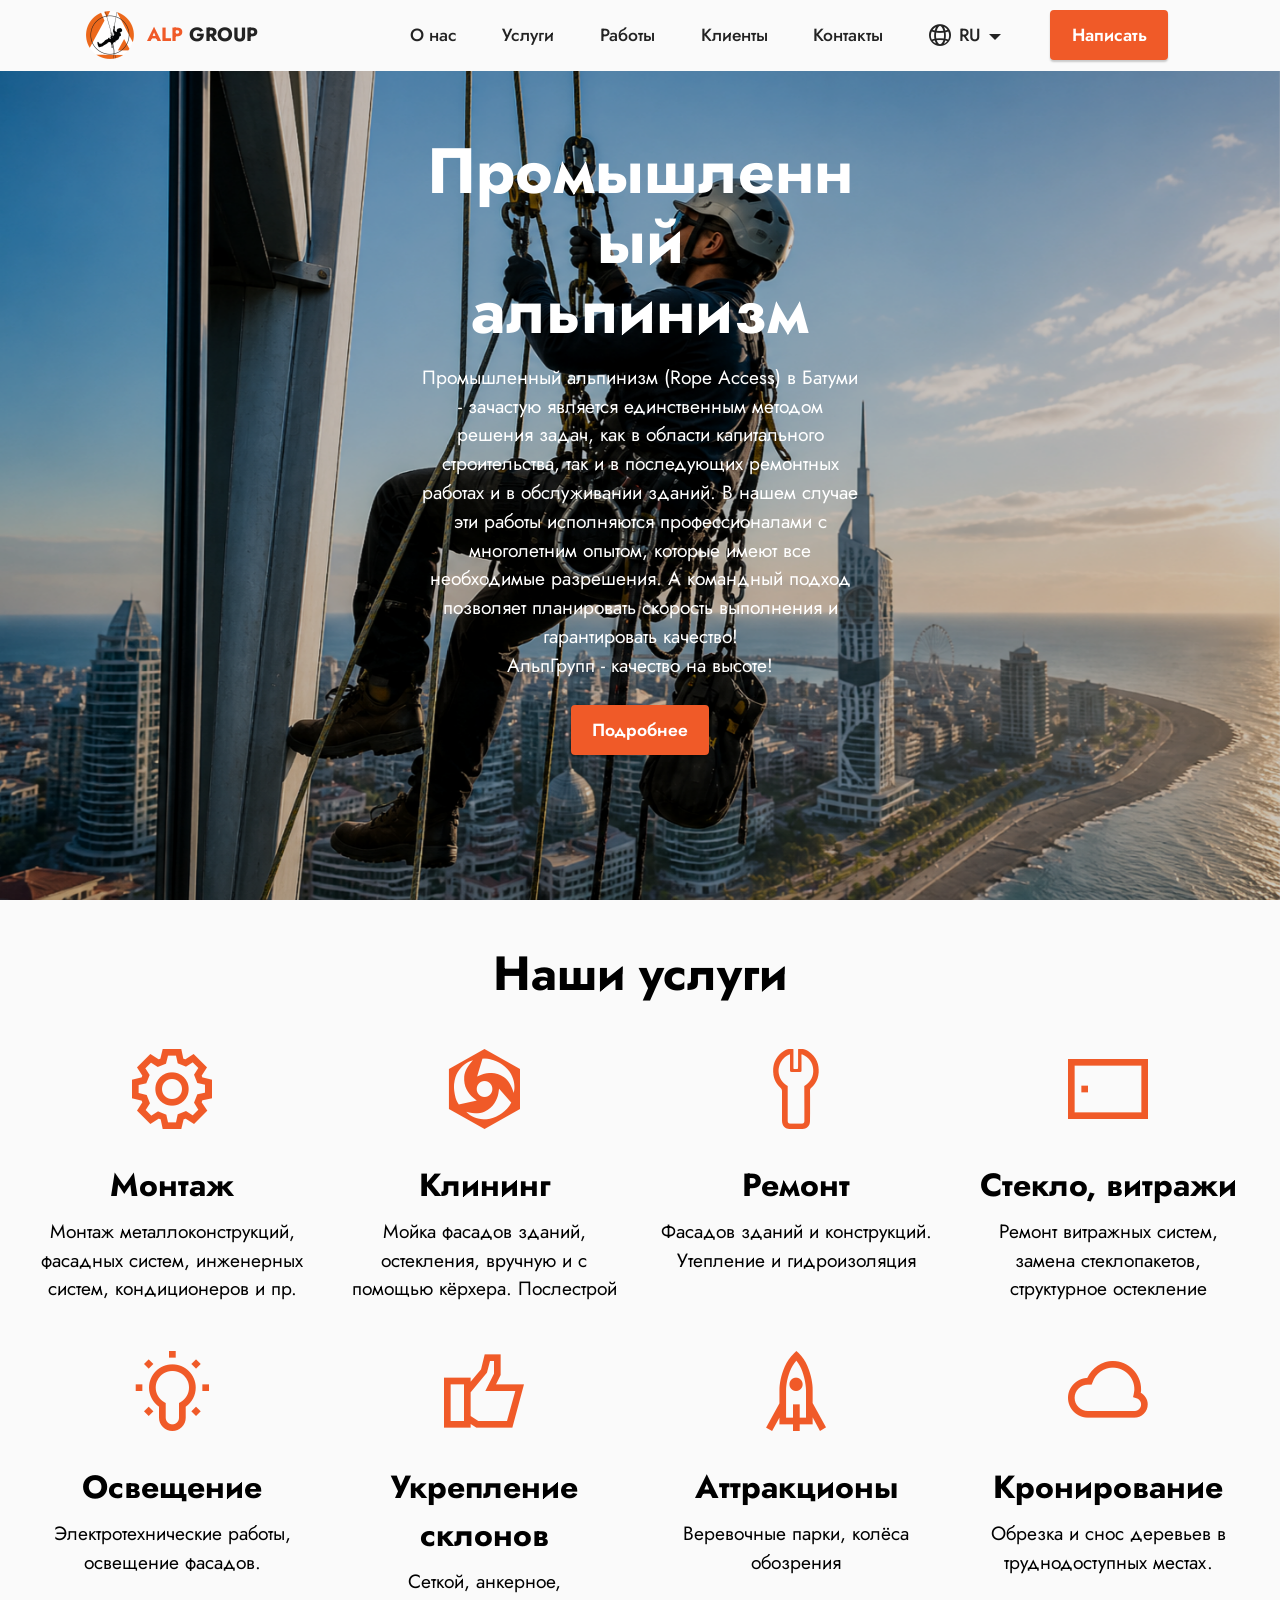
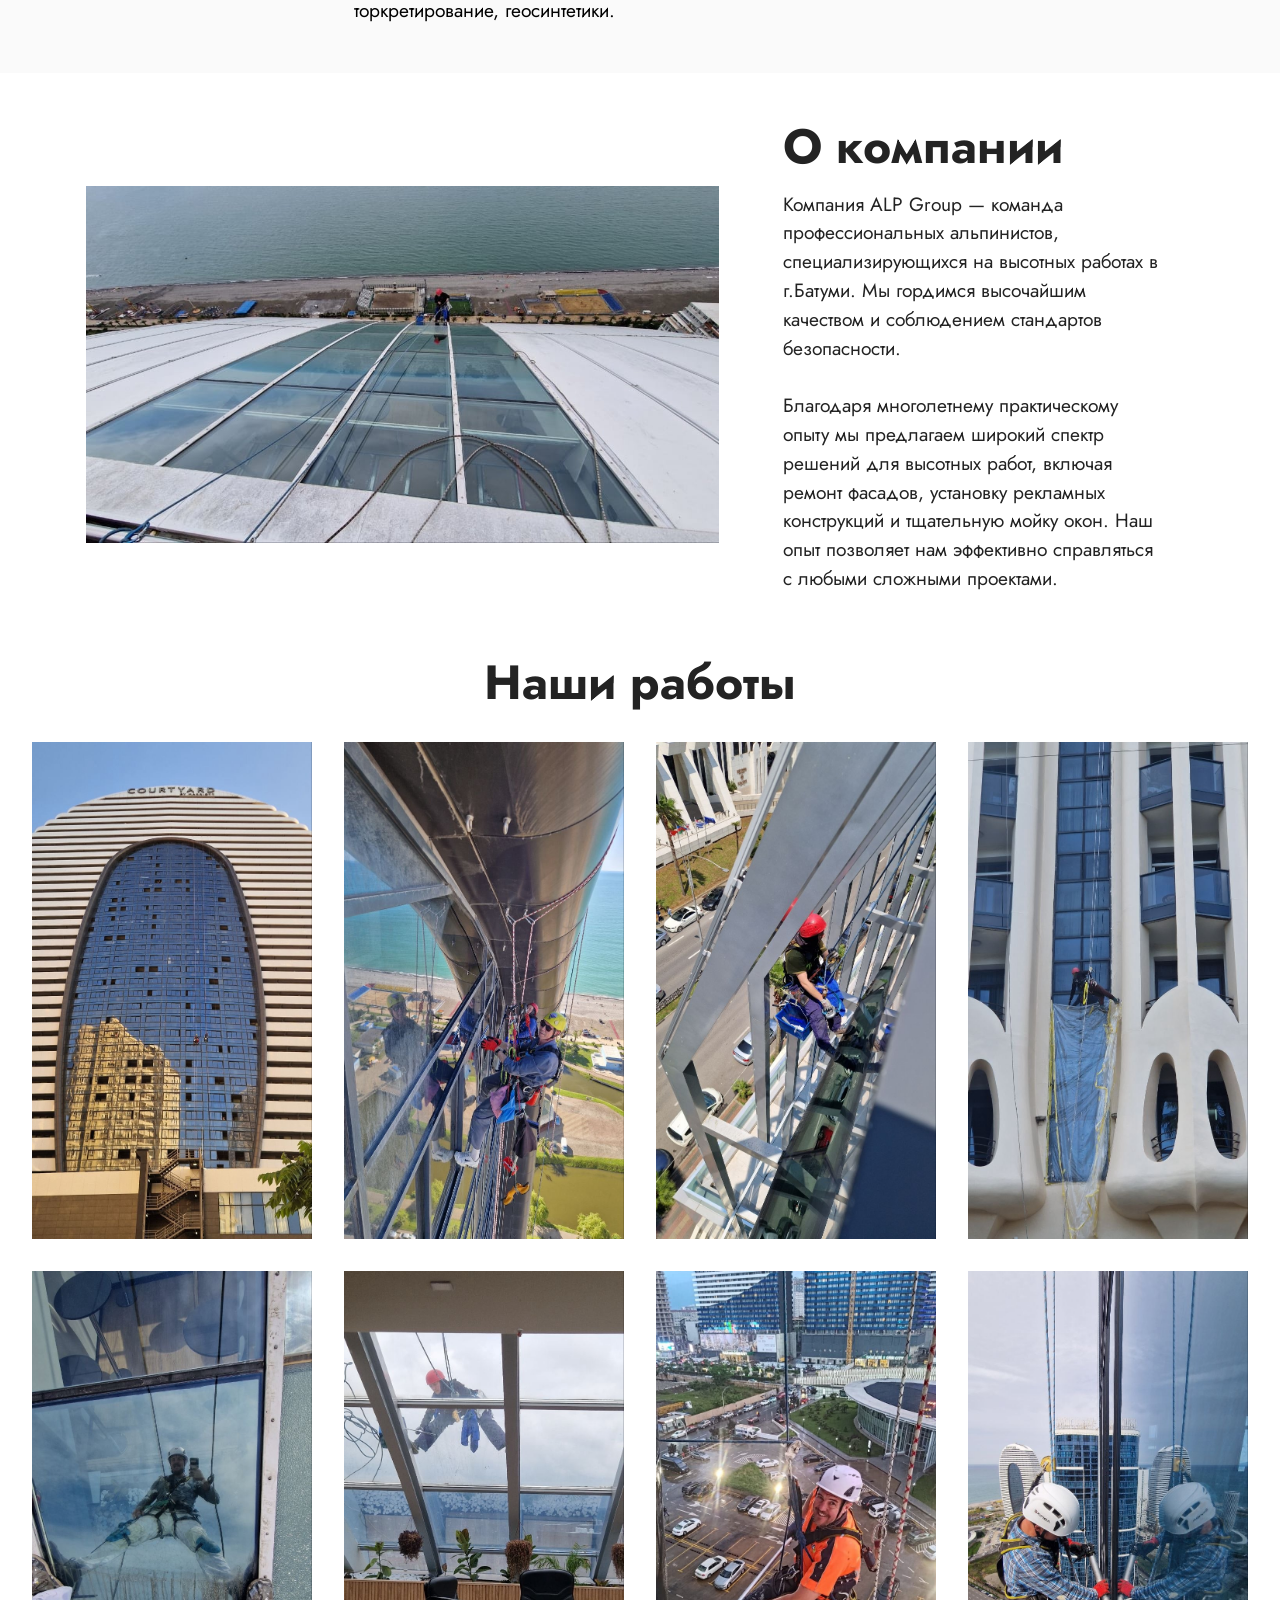
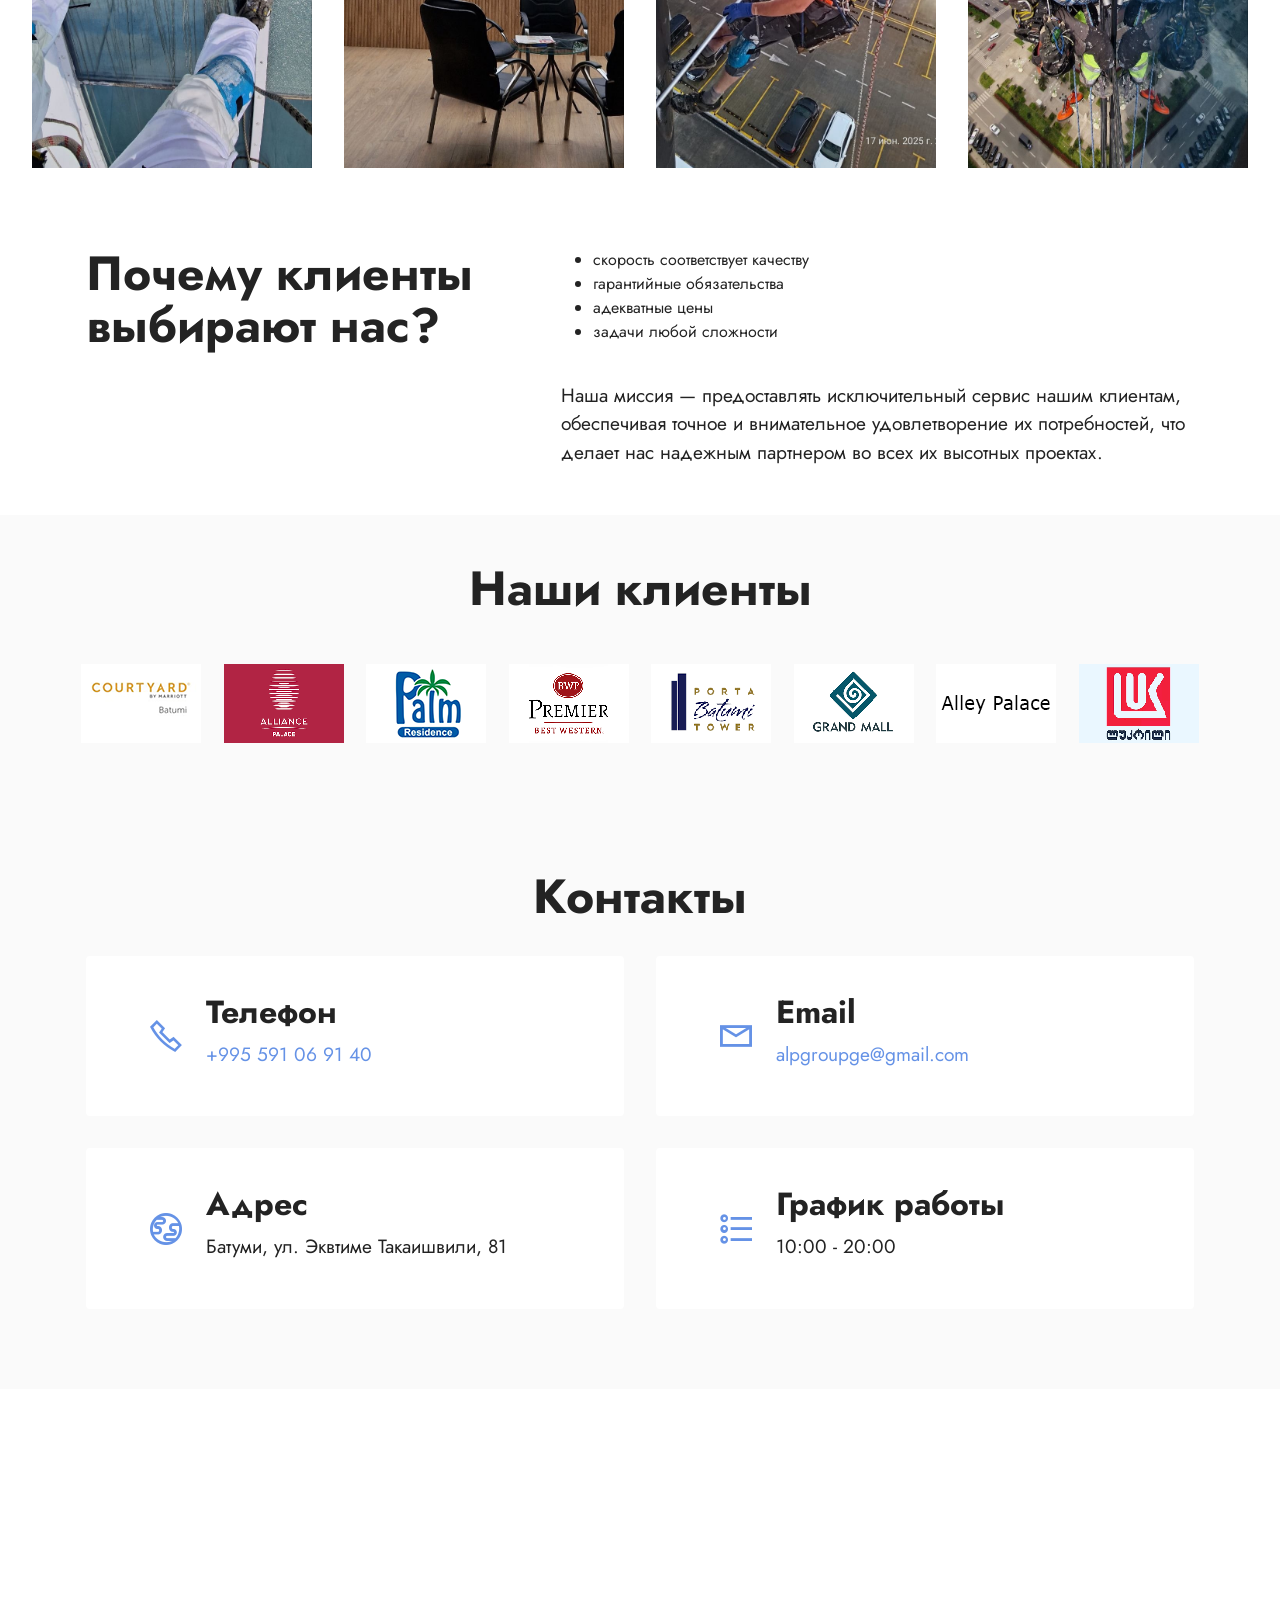
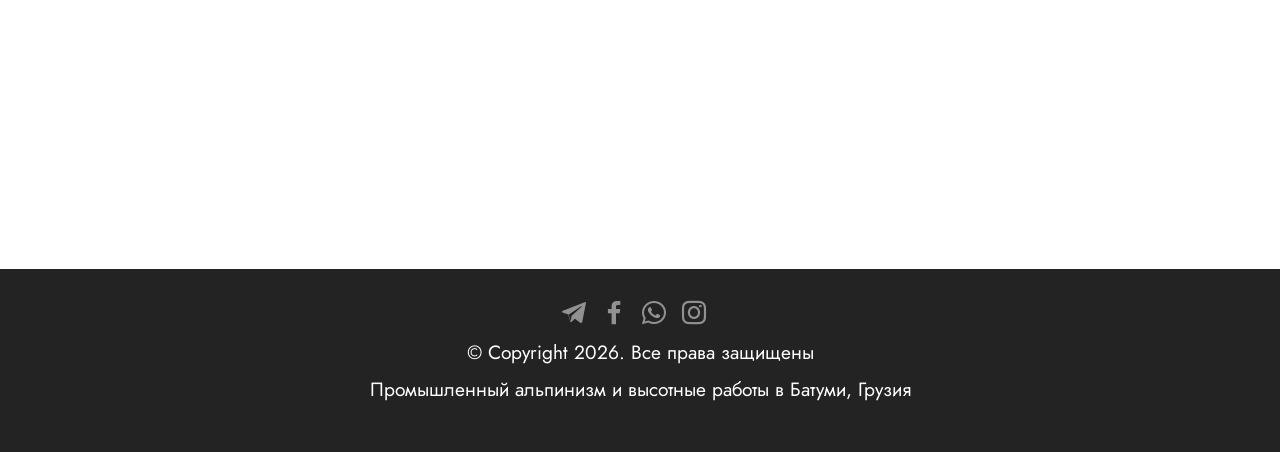
==== commit 95a69db8: "Update text content for Batumi location and services" ====
--- a/index.html
+++ b/index.html
@@ -107,7 +107,7 @@
             <div class="col-12 col-lg-5">
                 <h1 class="mbr-section-title mbr-fonts-style mb-3 display-1"><strong>Промышленный альпинизм</strong></h1>
                 
-                <p class="mbr-text mbr-fonts-style display-7">Промышленный альпинизм (Rope Access) - зачастую является единственным методом решения задач, как в области капитального строительства, так и в последующих ремонтных работах и в обслуживании зданий. В нашем случае эти работы исполняются профессионалами с многолетним опытом, которые имеют все необходимые разрешения. А командный подход позволяет  планировать скорость выполнения и гарантировать качество! 
+                <p class="mbr-text mbr-fonts-style display-7">Промышленный альпинизм (Rope Access) в Батуми - зачастую является единственным методом решения задач, как в области капитального строительства, так и в последующих ремонтных работах и в обслуживании зданий. В нашем случае эти работы исполняются профессионалами с многолетним опытом, которые имеют все необходимые разрешения. А командный подход позволяет  планировать скорость выполнения и гарантировать качество! 
 <br>АльпГрупп - качество на высоте!</p>
                 <div class="mbr-section-btn mt-3"><a class="btn btn-danger display-4" href="index.html#header14-1j">Подробнее</a></div>
             </div>
@@ -238,7 +238,7 @@
                 <div class="text-wrapper">
                     <h2 class="mbr-section-title mbr-fonts-style mb-3 display-2">
                         <strong>О компании</strong></h2>
-                    <p class="mbr-text mbr-fonts-style display-7">Компания ALP Group — команда профессиональных альпинистов, специализирующихся на высотных работах. Мы гордимся высочайшим качеством и соблюдением стандартов безопасности.
+                    <p class="mbr-text mbr-fonts-style display-7">Компания ALP Group — команда профессиональных альпинистов, специализирующихся на высотных работах в г.Батуми. Мы гордимся высочайшим качеством и соблюдением стандартов безопасности.
 <br>
 <br>Благодаря многолетнему практическому опыту мы предлагаем широкий спектр решений для высотных работ, включая ремонт фасадов, установку рекламных конструкций и тщательную мойку окон. Наш опыт позволяет нам эффективно справляться с любыми сложными проектами.
 </p>
@@ -486,7 +486,7 @@
                         <h6 class="card-title mbr-fonts-style mb-1 display-5">
                             <strong>Адрес</strong></h6>
                         <p class="mbr-text mbr-fonts-style display-7">
-                            Batumi, Ekvtime Takaishvili st. 81
+                            Батуми, ул. Эквтиме Такаишвили, 81
                         </p>
                     </div>
                 </div>
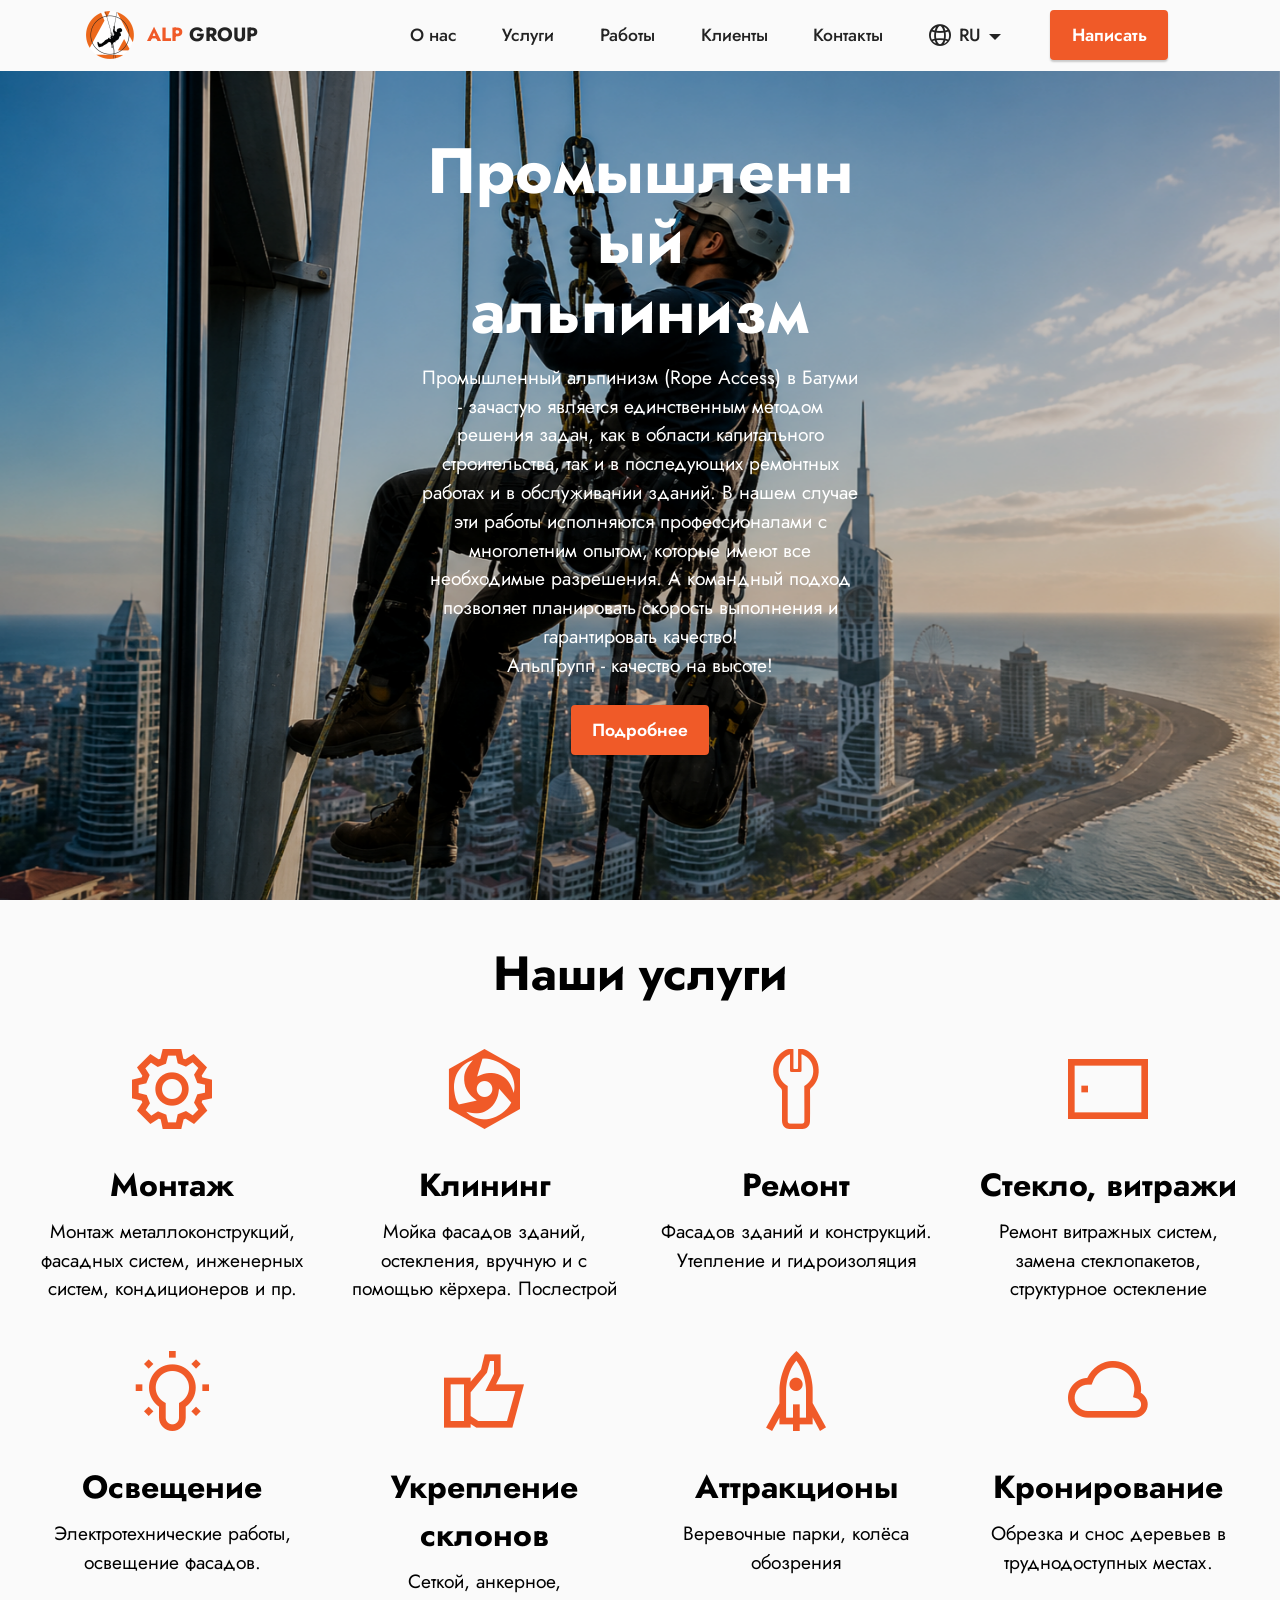
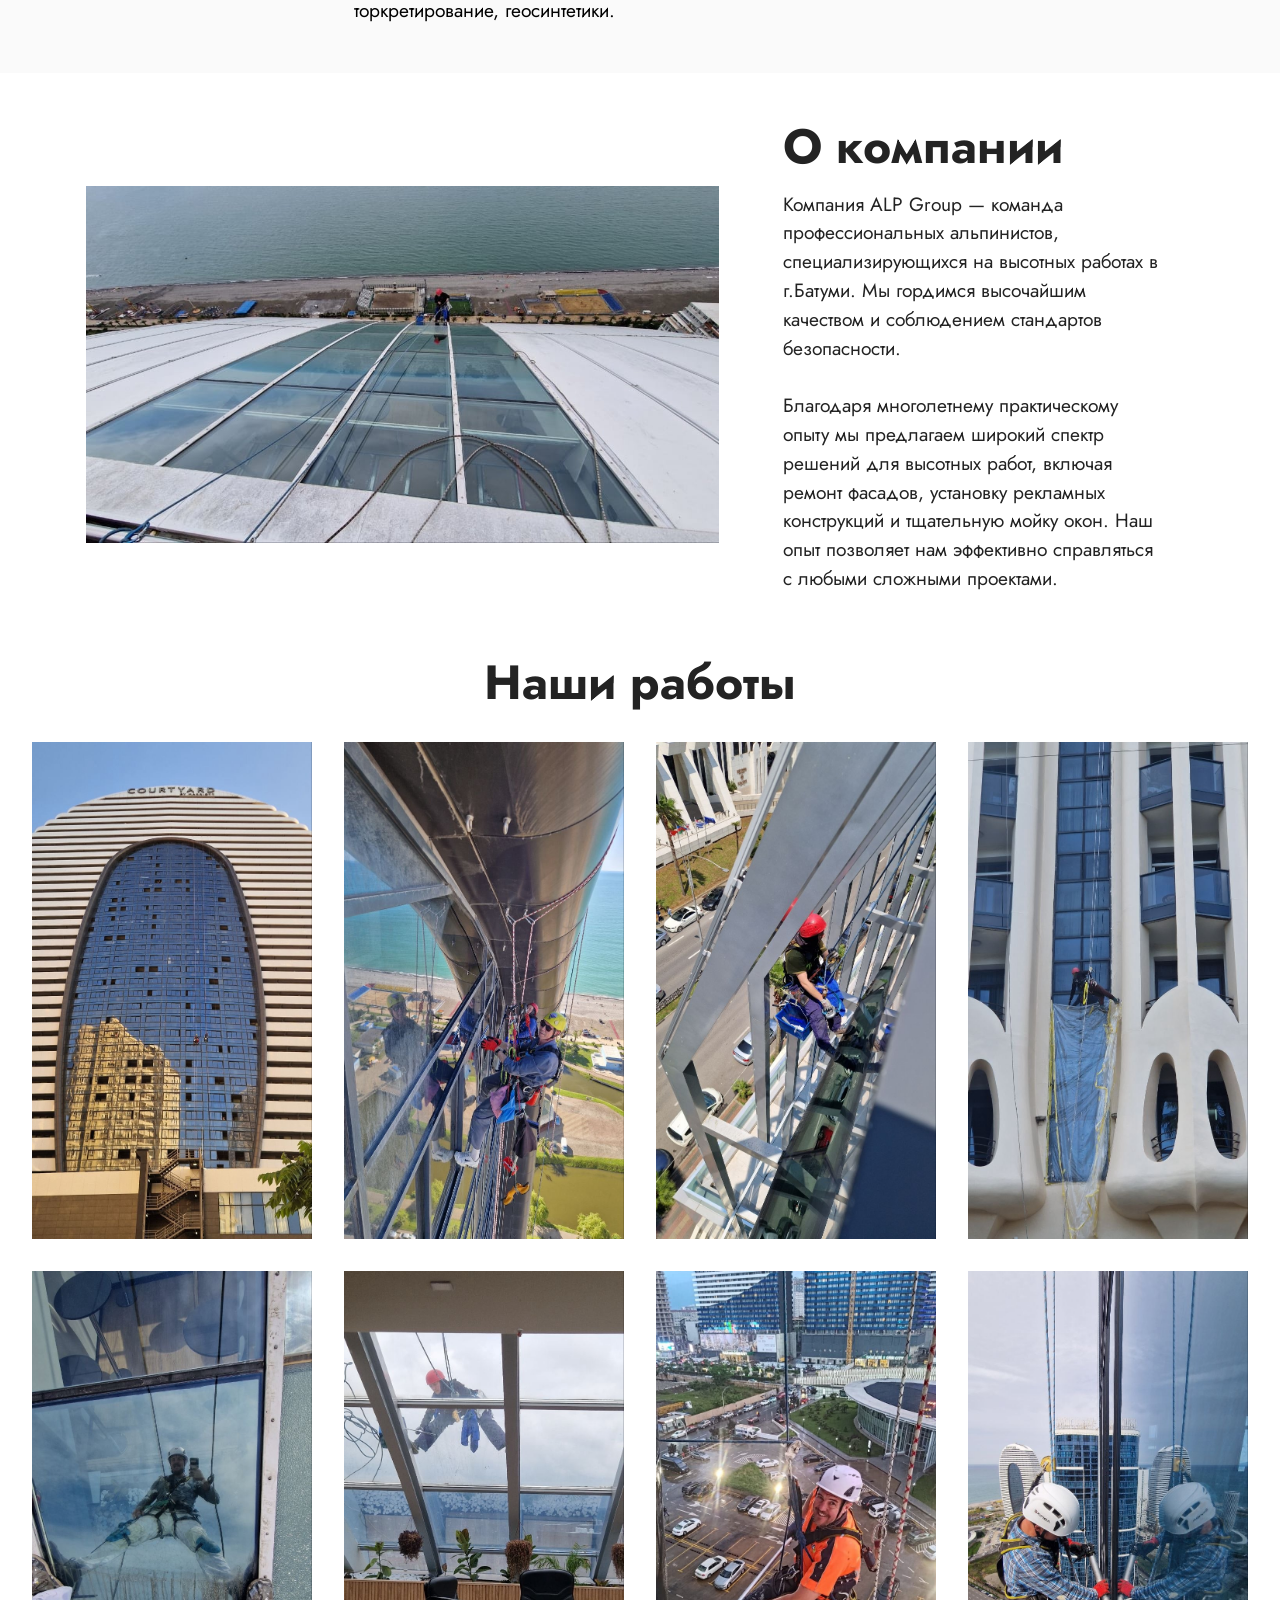
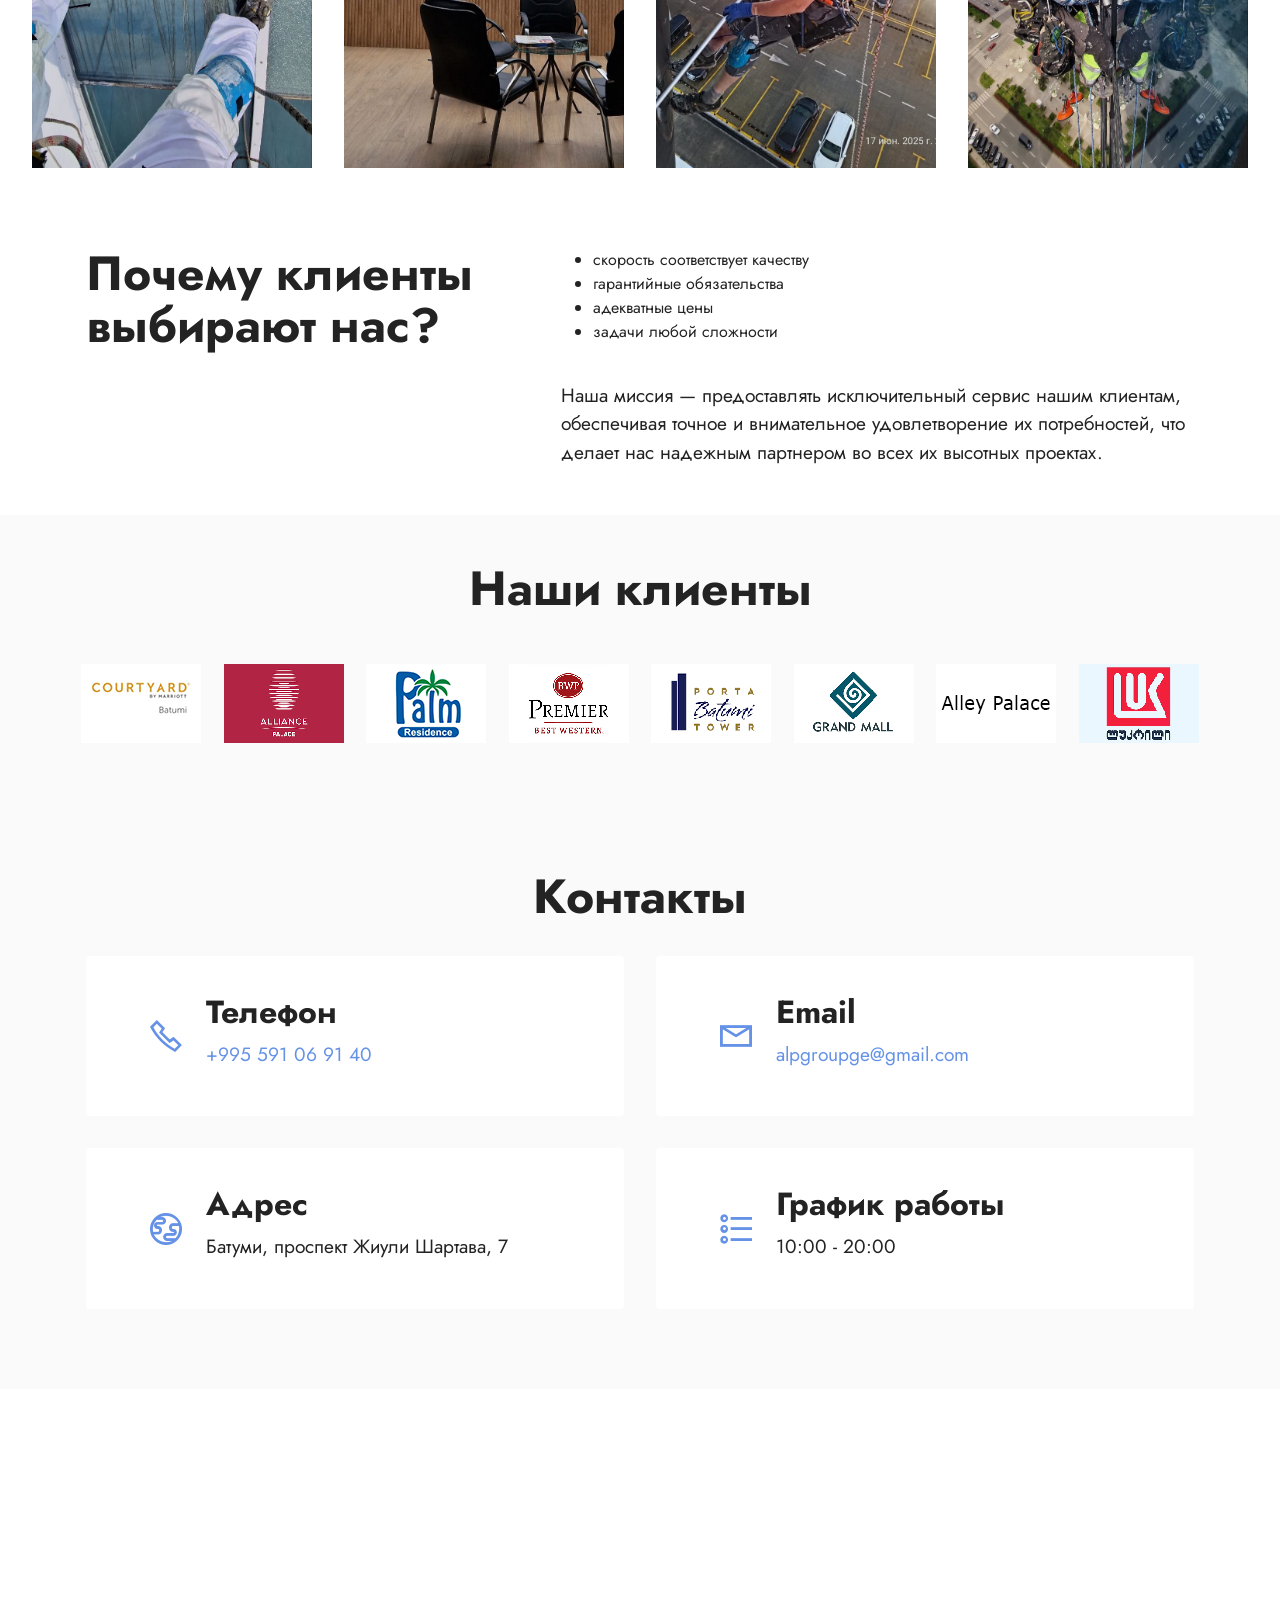
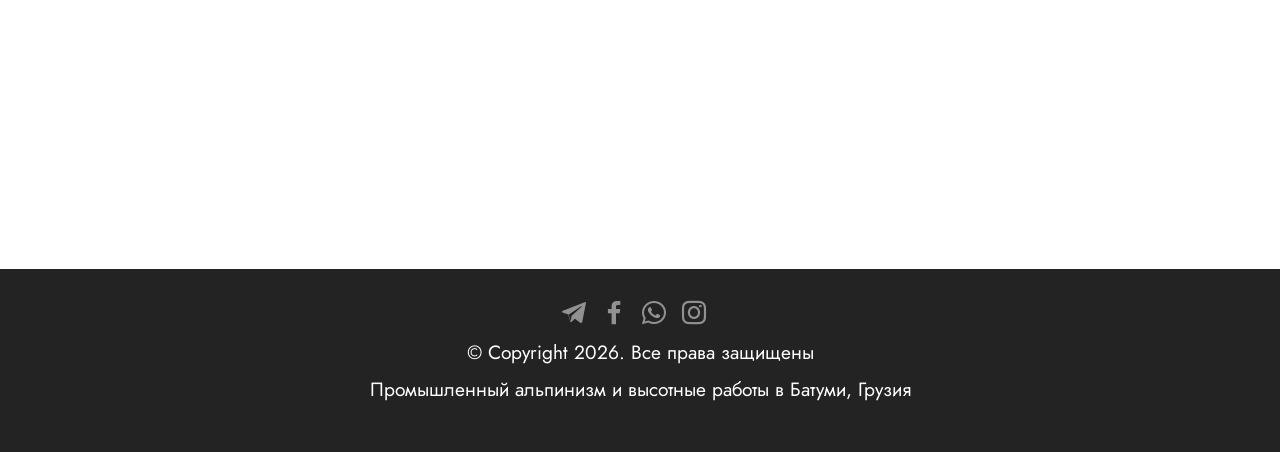
==== commit 95ae62de: "Update address in index.html" ====
--- a/index.html
+++ b/index.html
@@ -8,6 +8,7 @@
   <link rel="shortcut icon" href="assets/images/logo.svg" type="image/x-icon">
   <meta name="description" content="Промышленный альпинизм и высотные работы в Батуми. Мойка фасадов, ремонт, монтаж, клининг, витражи, фасадные системы. ALP GROUP.">
   <meta name="keywords" content="промышленный альпинизм Батуми, высотные работы, мойка фасадов, фасадные работы, мойка окон, ремонт фасадов">
+  <meta name="robots" content="index, follow">
   
   <meta property="og:title" content="ALP GROUP — Промышленный альпинизм в Батуми">
   <meta property="og:description" content="Высотные работы, мойка фасадов, ремонт, монтаж и промышленный альпинизм в Батуми.">
@@ -486,7 +487,7 @@
                         <h6 class="card-title mbr-fonts-style mb-1 display-5">
                             <strong>Адрес</strong></h6>
                         <p class="mbr-text mbr-fonts-style display-7">
-                            Батуми, ул. Эквтиме Такаишвили, 81
+                            Батуми, проспект Жиули Шартава, 7
                         </p>
                     </div>
                 </div>
--- a/assets/mobirise/css/mbr-additional.css
+++ b/assets/mobirise/css/mbr-additional.css
@@ -918,6 +918,7 @@
 }
 .cid-sFCw1qGFAI .navbar.navbar-short {
   min-height: 60px;
+  border-bottom: 1px solid #e0e0e0;
 }
 .cid-sFCw1qGFAI .navbar.navbar-short .navbar-logo img {
   height: 2.5rem !important;
--- a/assets/mobirise/css/mbr-additional.css
+++ b/assets/mobirise/css/mbr-additional.css
@@ -918,6 +918,7 @@
 }
 .cid-sFCw1qGFAI .navbar.navbar-short {
   min-height: 60px;
+  border-bottom: 1px solid #e0e0e0;
 }
 .cid-sFCw1qGFAI .navbar.navbar-short .navbar-logo img {
   height: 2.5rem !important;
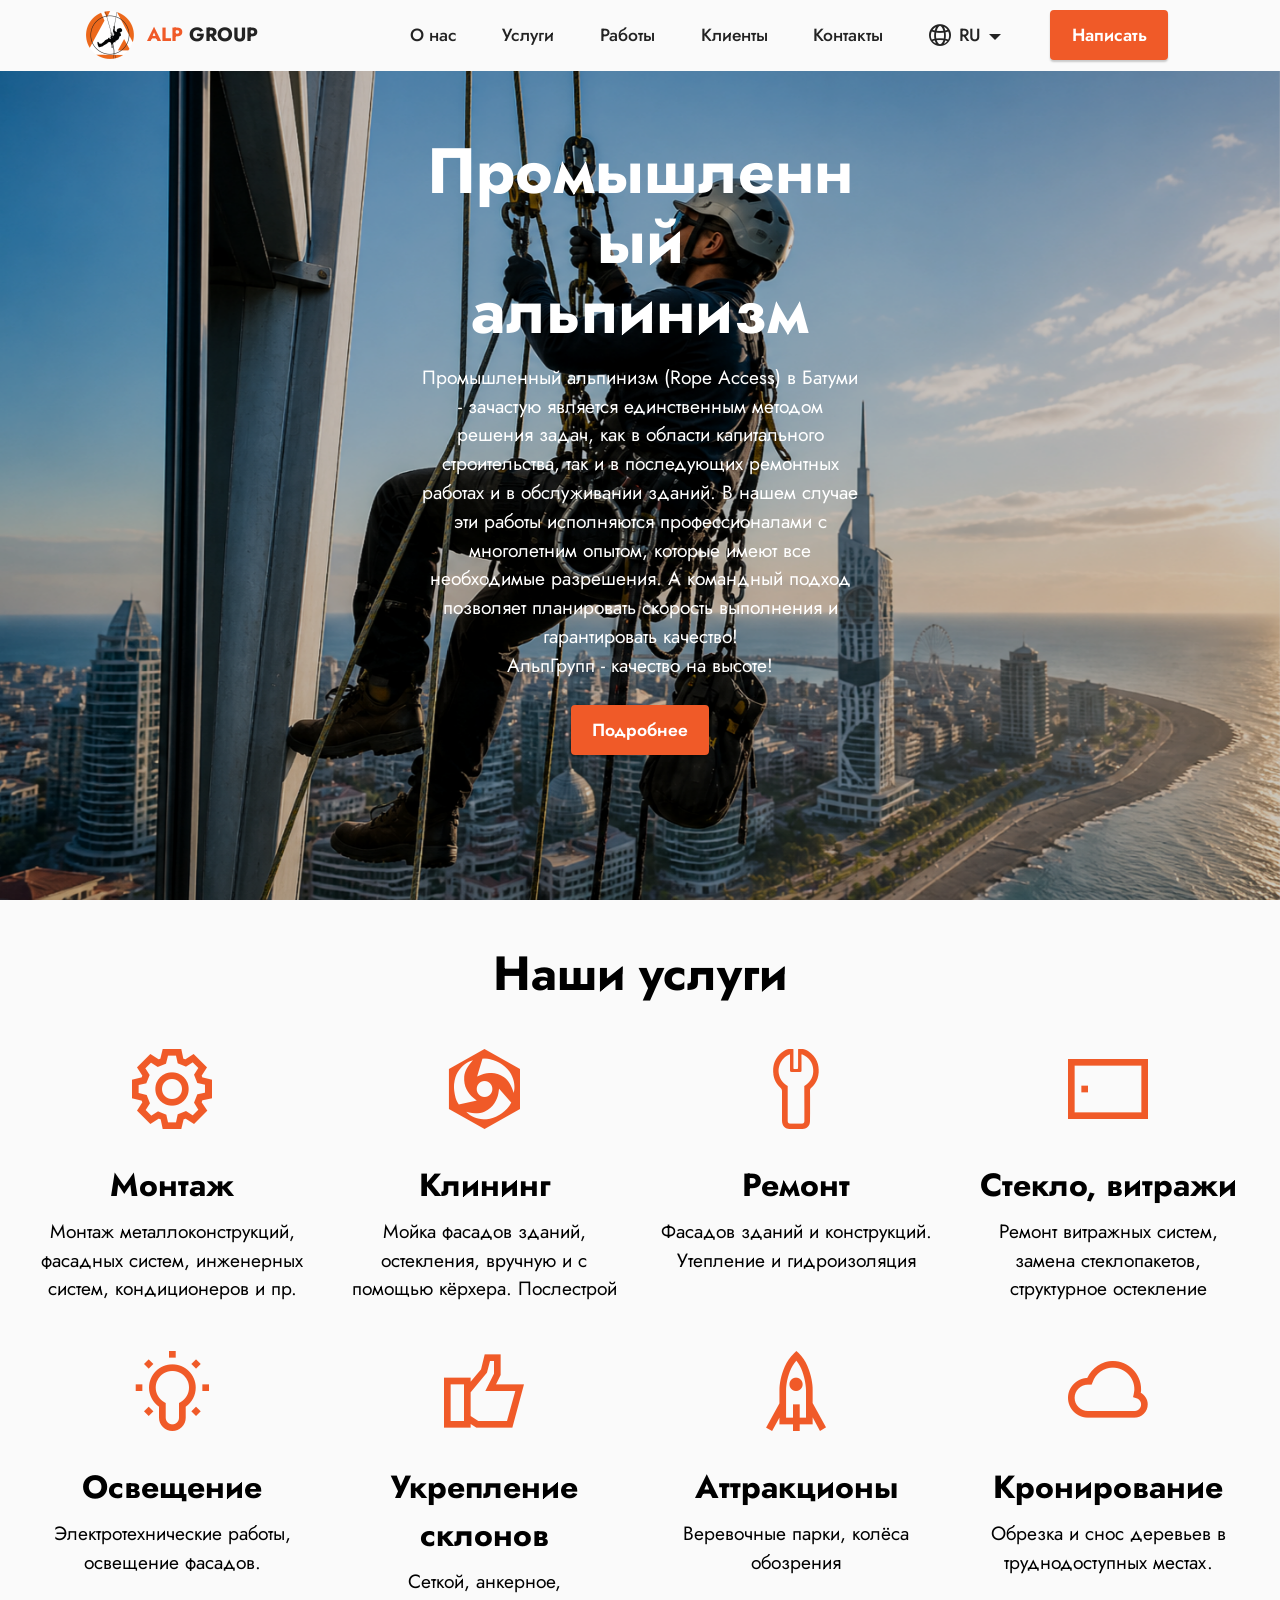
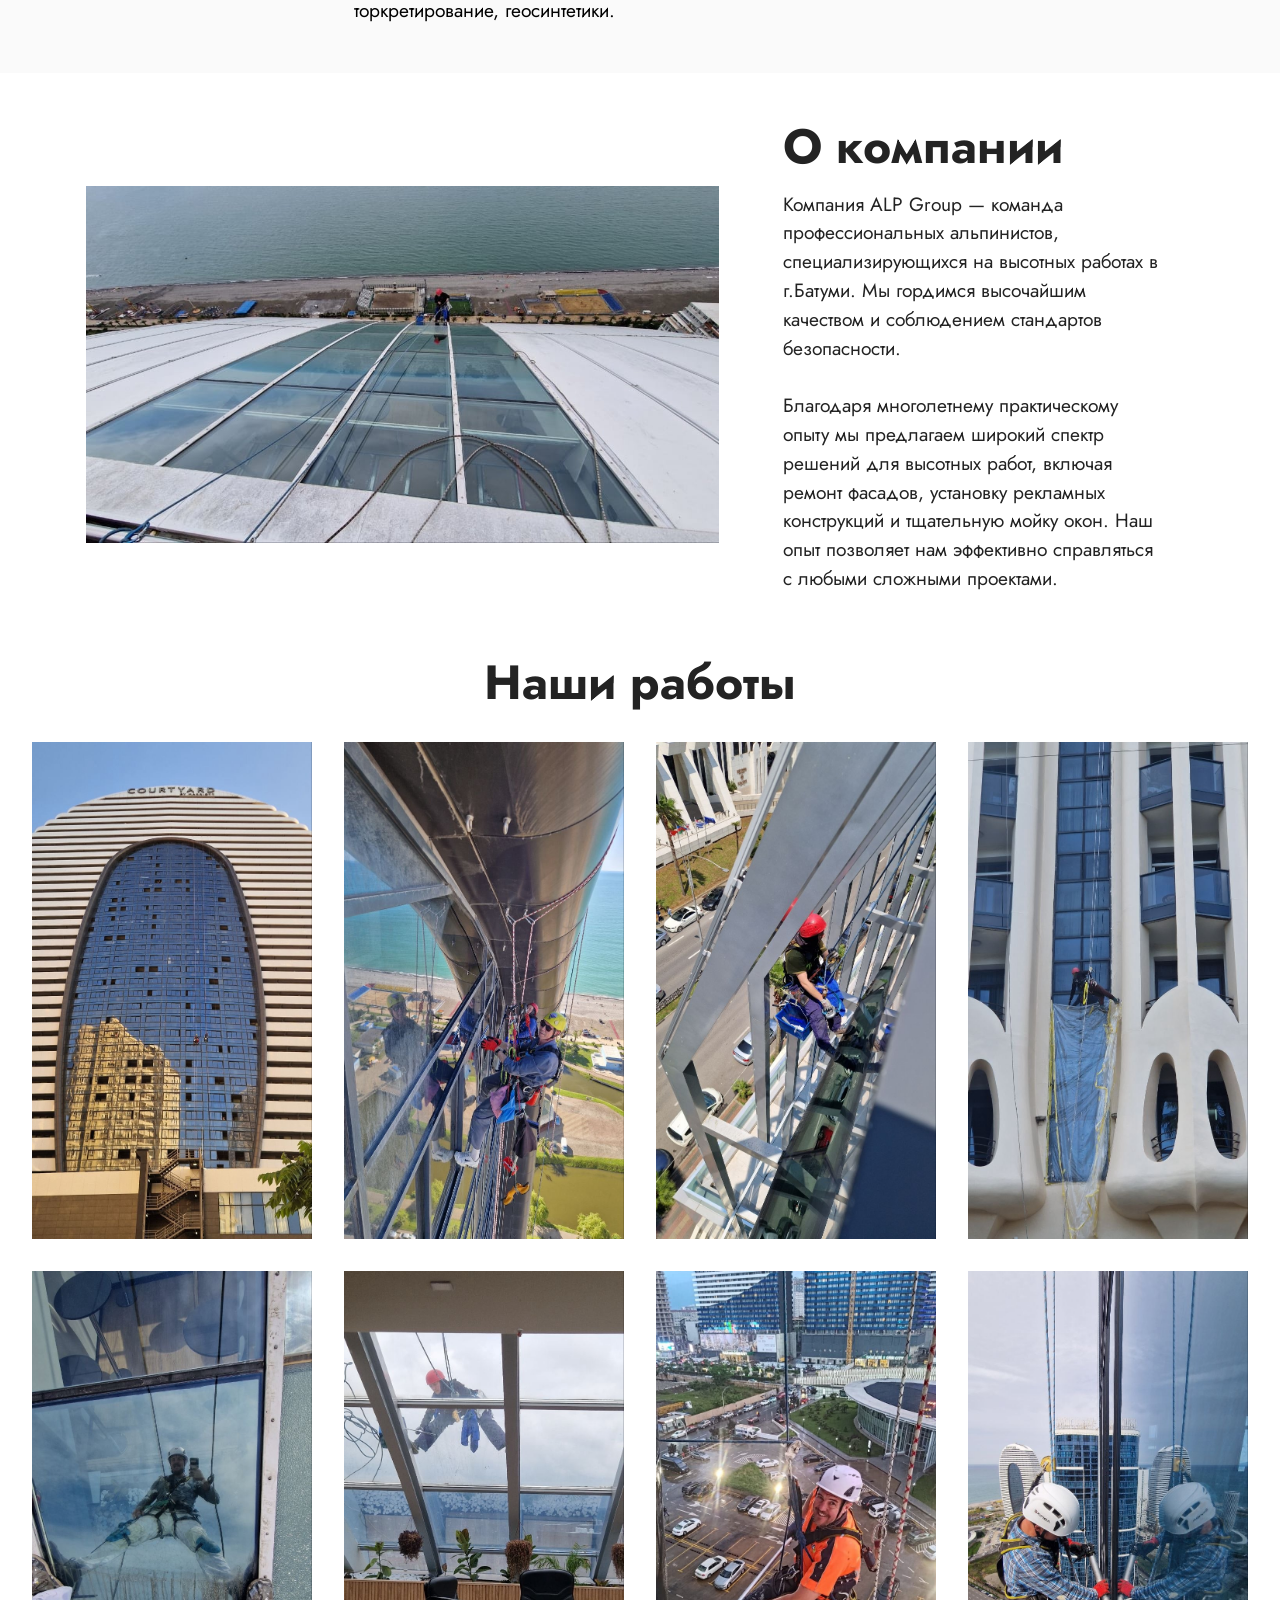
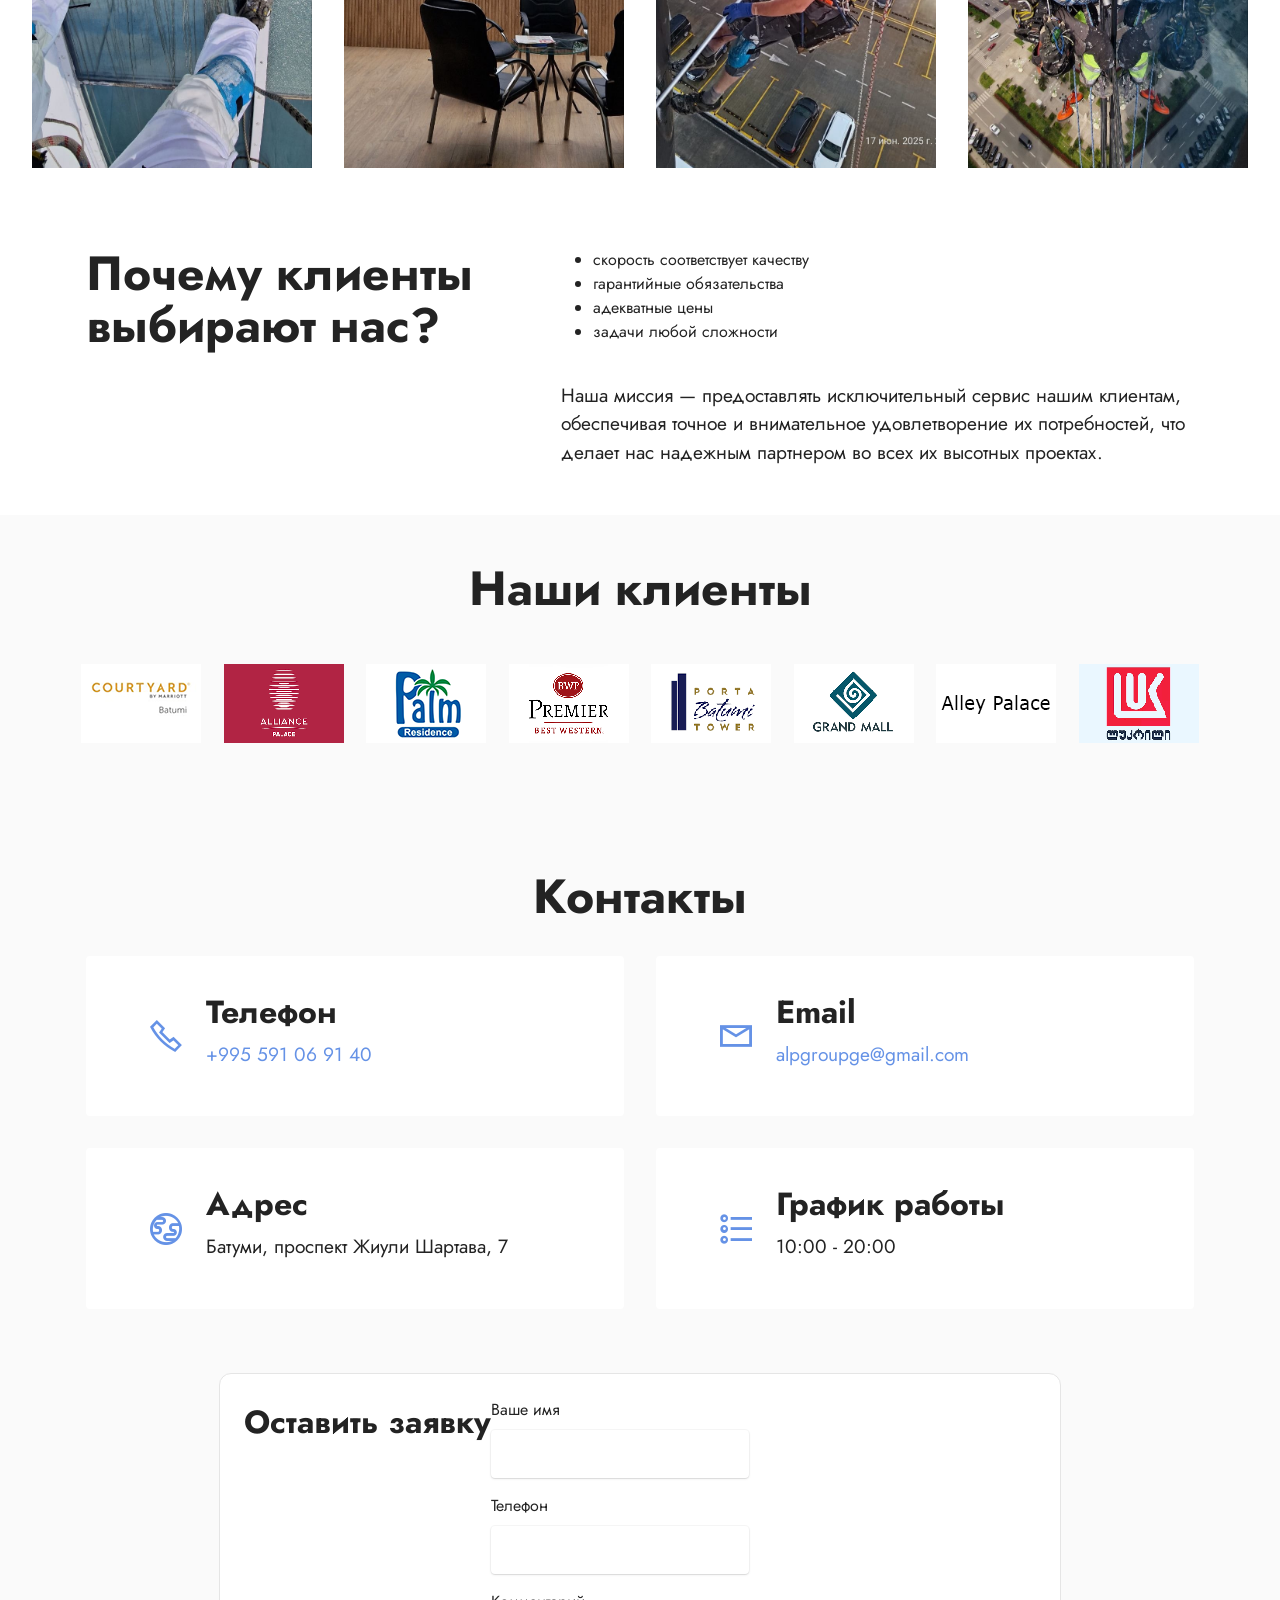
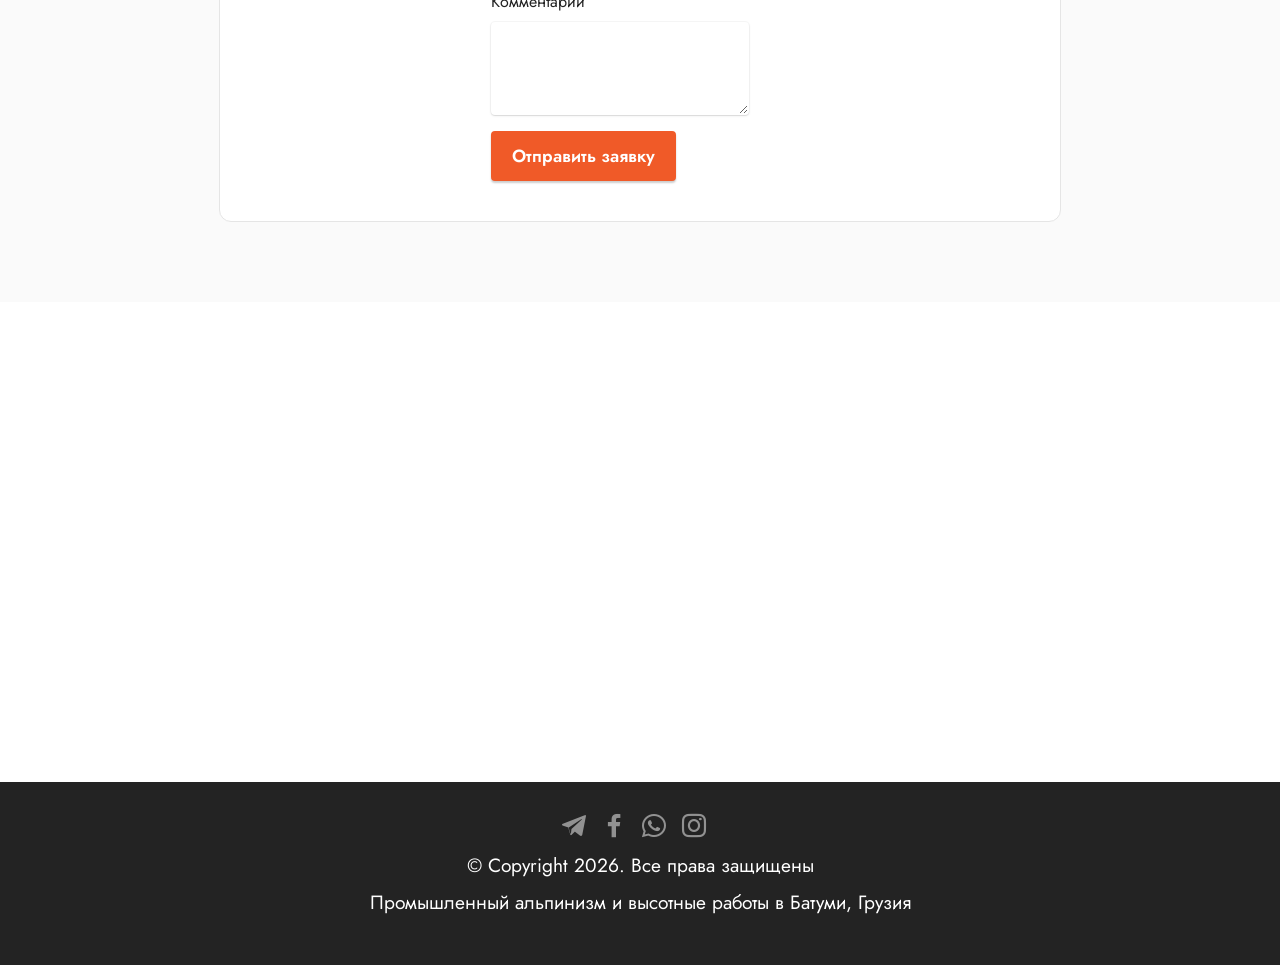
==== commit 93306011: "Update index.html" ====
--- a/index.html
+++ b/index.html
@@ -507,6 +507,26 @@
             </div>
         </div>
     </div>
+
+        <div class="row justify-content-center mt-4">
+            <div class="col-12 col-lg-8">
+                <div class="card-wrapper p-4" style="border:1px solid #e5e5e5;border-radius:12px;">
+                    <h4 class="mbr-section-title mbr-fonts-style mb-4 display-5"><strong>Оставить заявку</strong></h4>
+                    <form id="alpLeadForm" action="https://script.google.com/macros/s/AKfycbzzYn8W--Gq8XHBU34qkqpwXkC-wiMjjOiOrjeypg4MAja6Gremxxmn7NlRG1Mq5dif/exec" method="post" target="alpLeadFrame">
+                        <div class="mb-3"><label class="form-label" for="alpLeadName">Ваше имя</label><input class="form-control" id="alpLeadName" name="name" type="text" maxlength="200" autocomplete="name" required></div>
+                        <div class="mb-3"><label class="form-label" for="alpLeadPhone">Телефон</label><input class="form-control" id="alpLeadPhone" name="phone" type="tel" maxlength="50" autocomplete="tel" required></div>
+                        <div class="mb-3"><label class="form-label" for="alpLeadComment">Комментарий</label><textarea class="form-control" id="alpLeadComment" name="comment" rows="3" maxlength="2000"></textarea></div>
+                        <div aria-hidden="true" style="position:absolute;left:-5000px;width:1px;height:1px;overflow:hidden;"><label for="alpLeadWebsite">Leave this field empty</label><input id="alpLeadWebsite" name="website" type="text" tabindex="-1" autocomplete="off"></div>
+                        <input type="hidden" name="page_url"><input type="hidden" name="utm_source"><input type="hidden" name="utm_medium"><input type="hidden" name="utm_campaign"><input type="hidden" name="utm_content"><input type="hidden" name="utm_term"><input type="hidden" name="referrer"><input type="hidden" name="yclid"><input type="hidden" name="gclid"><input type="hidden" name="language" value="RU">
+                        <button class="btn btn-danger display-4" id="alpLeadSubmit" type="submit">Отправить заявку</button>
+                        <p id="alpLeadStatus" class="mbr-text mbr-fonts-style mt-3" role="status" aria-live="polite"></p>
+                        <a id="alpLeadWhatsApp" class="btn btn-success display-4 mt-2" href="#" target="_blank" rel="noopener" hidden>Продолжить в WhatsApp</a>
+                    </form>
+                    <iframe name="alpLeadFrame" id="alpLeadFrame" title="Form submission" style="display:none;width:0;height:0;border:0;"></iframe>
+                </div>
+            </div>
+        </div>
+
 </section>
 
 <section data-bs-version="5.1" class="map2 cid-sFAxp7Y5iM" id="map2-1y">
@@ -514,7 +534,10 @@
     
     <div>
         
-        <div class="google-map"><iframe frameborder="0" style="border:0" src="https://www.google.com/maps/embed?pb=!1m18!1m12!1m3!1d2981.711603869292!2d41.62618757554745!3d41.64036478026628!2m3!1f0!2f0!3f0!3m2!1i1024!2i768!4f13.1!3m3!1m2!1s0x406786120b712f23%3A0xfd893a5ec9534a9b!2zODEgVGFrYWlzaHZpbGkgU3RyLCBCYXR1bWksINCT0YDRg9C30LjRjw!5e0!3m2!1sru!2snl!4v1777805486026!5m2!1sru!2snl" allowfullscreen=""></iframe></div>
+        <div class="google-map">
+          <iframe frameborder="0" style="border:0" src="https://www.google.com/maps/embed?pb=!1m18!1m12!1m3!1d1253.7044256452923!2d41.61536648613288!3d41.637839461443384!2m3!1f0!2f0!3f0!3m2!1i1024!2i768!4f13.1!3m3!1m2!1s0x4067874395461445%3A0xb702606dbdab72b7!2sAlpGroup!5e0!3m2!1sru!2sru!4v1795414822881!5m2!1sru!2sru" allowfullscreen=""></iframe>
+        </div>
+      
     </div>
 </section>
 
@@ -562,5 +585,56 @@
 </section><section class="display-7" style="padding: 0;align-items: center;justify-content: center;flex-wrap: wrap;    align-content: center;display: none;position: relative;height: 4rem;"><a href="https://mobiri.se/14455" style="flex: 1 1;height: 4rem;position: absolute;width: 100%;z-index: 1;"><img alt="" style="height: 4rem;" src="[data-uri]"></a><p style="margin: 0;text-align: center;" class="display-7">&#8204;</p><a style="z-index:1" href="https://mobirise.com/html-builder.html">HTML Website Creator</a></section><script src="assets/bootstrap/js/bootstrap.bundle.min.js"></script>  <script src="assets/parallax/jarallax.js"></script>  <script src="assets/smoothscroll/smooth-scroll.js"></script>  <script src="assets/ytplayer/index.js"></script>  <script src="assets/dropdown/js/navbar-dropdown.js"></script>  <script src="assets/theme/js/script.js"></script>  
   
   
+
+<script>
+(function () {
+  const form = document.getElementById('alpLeadForm');
+  const frame = document.getElementById('alpLeadFrame');
+  if (!form || !frame) return;
+  const language = 'RU';
+  const texts = {"title": "Оставить заявку", "name": "Ваше имя", "phone": "Телефон", "comment": "Комментарий", "submit": "Отправить заявку", "sending": "Отправляем заявку…", "saved": "Заявка отправлена в обработку. Чтобы дополнительно связаться с нами, нажмите кнопку WhatsApp.", "wa": "Продолжить в WhatsApp", "wa_title": "Новая заявка с сайта ALP GROUP", "name_label": "Имя", "phone_label": "Телефон", "comment_label": "Комментарий", "source_label": "Источник", "campaign_label": "Кампания", "page_label": "Страница"};
+  const storageKey = 'alpgroup_first_touch_v1';
+  const params = new URLSearchParams(window.location.search);
+  const keys = ['utm_source','utm_medium','utm_campaign','utm_content','utm_term','yclid','gclid'];
+  const currentTouch = {};
+  keys.forEach(key => currentTouch[key] = params.get(key) || '');
+  const hasCampaignParams = keys.some(key => Boolean(currentTouch[key]));
+  let firstTouch = null;
+  try { firstTouch = JSON.parse(localStorage.getItem(storageKey) || 'null'); } catch (e) {}
+  const expired = !firstTouch || !firstTouch.savedAt || Date.now() - firstTouch.savedAt > 90*24*60*60*1000;
+  if (hasCampaignParams && expired) {
+    firstTouch = Object.assign({}, currentTouch, {savedAt:Date.now()});
+    try { localStorage.setItem(storageKey, JSON.stringify(firstTouch)); } catch (e) {}
+  }
+  if (!firstTouch) firstTouch = Object.assign({}, currentTouch);
+  function setField(name,value) { const field=form.elements.namedItem(name); if(field) field.value=value||''; }
+  let submitted=false, startedAt=0;
+  frame.addEventListener('load', function () {
+    if (!submitted || Date.now()-startedAt<500) return;
+    submitted=false;
+    document.getElementById('alpLeadSubmit').disabled=false;
+    document.getElementById('alpLeadStatus').textContent=texts.saved;
+    const name=form.elements.namedItem('name').value.trim();
+    const phone=form.elements.namedItem('phone').value.trim();
+    const comment=form.elements.namedItem('comment').value.trim();
+    const message=[texts.wa_title,texts.name_label+': '+name,texts.phone_label+': '+phone,comment?texts.comment_label+': '+comment:'',firstTouch.utm_source?texts.source_label+': '+firstTouch.utm_source:'',firstTouch.utm_campaign?texts.campaign_label+': '+firstTouch.utm_campaign:'',texts.page_label+': '+window.location.href].filter(Boolean).join('\n');
+    const wa=document.getElementById('alpLeadWhatsApp');
+    wa.href='https://wa.me/995591069140?text='+encodeURIComponent(message);
+    wa.hidden=false;
+    form.reset();
+  });
+  form.addEventListener('submit', function (event) {
+    if (!form.reportValidity()) { event.preventDefault(); return; }
+    if (form.elements.namedItem('website').value) { event.preventDefault(); return; }
+    setField('page_url',window.location.href); setField('referrer',document.referrer);
+    keys.forEach(key=>setField(key,firstTouch[key]||'')); setField('language',language);
+    submitted=true; startedAt=Date.now();
+    document.getElementById('alpLeadSubmit').disabled=true;
+    document.getElementById('alpLeadStatus').textContent=texts.sending;
+    document.getElementById('alpLeadWhatsApp').hidden=true;
+  });
+})();
+</script>
+
 </body>
 </html>
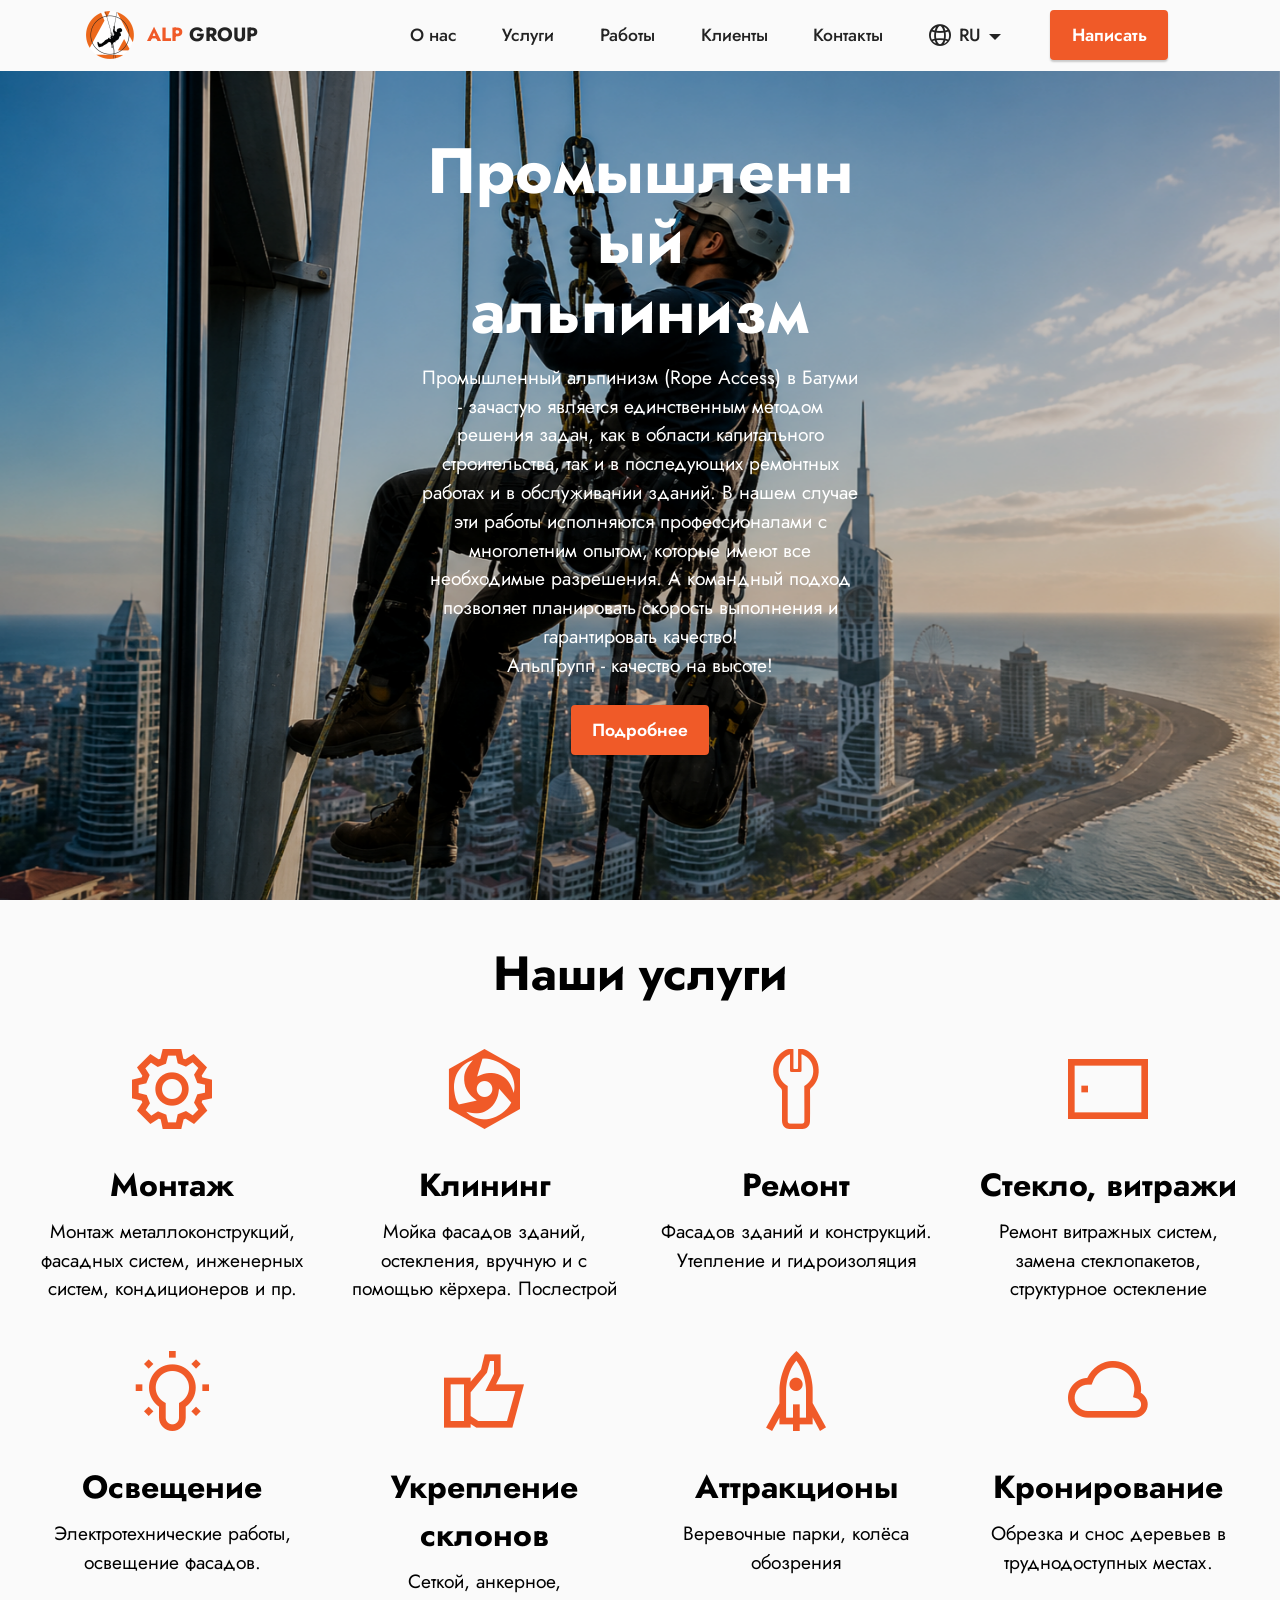
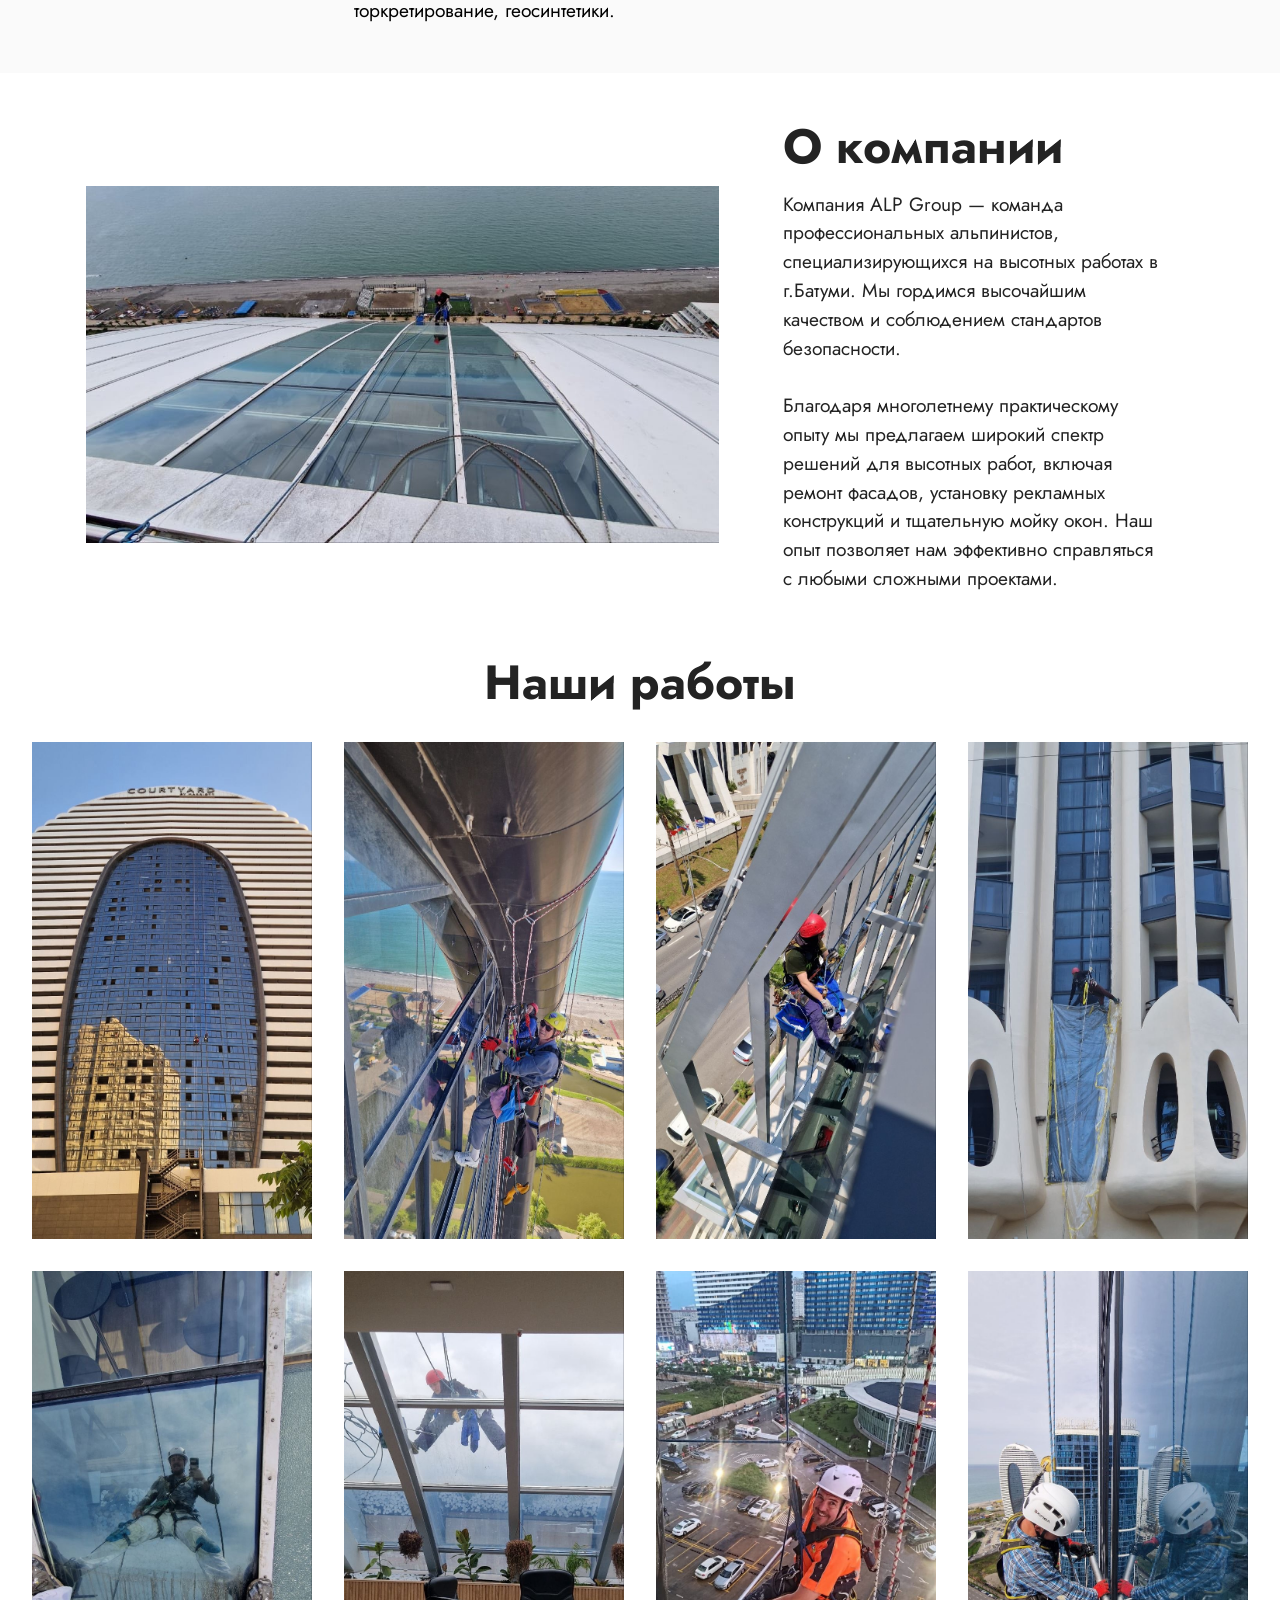
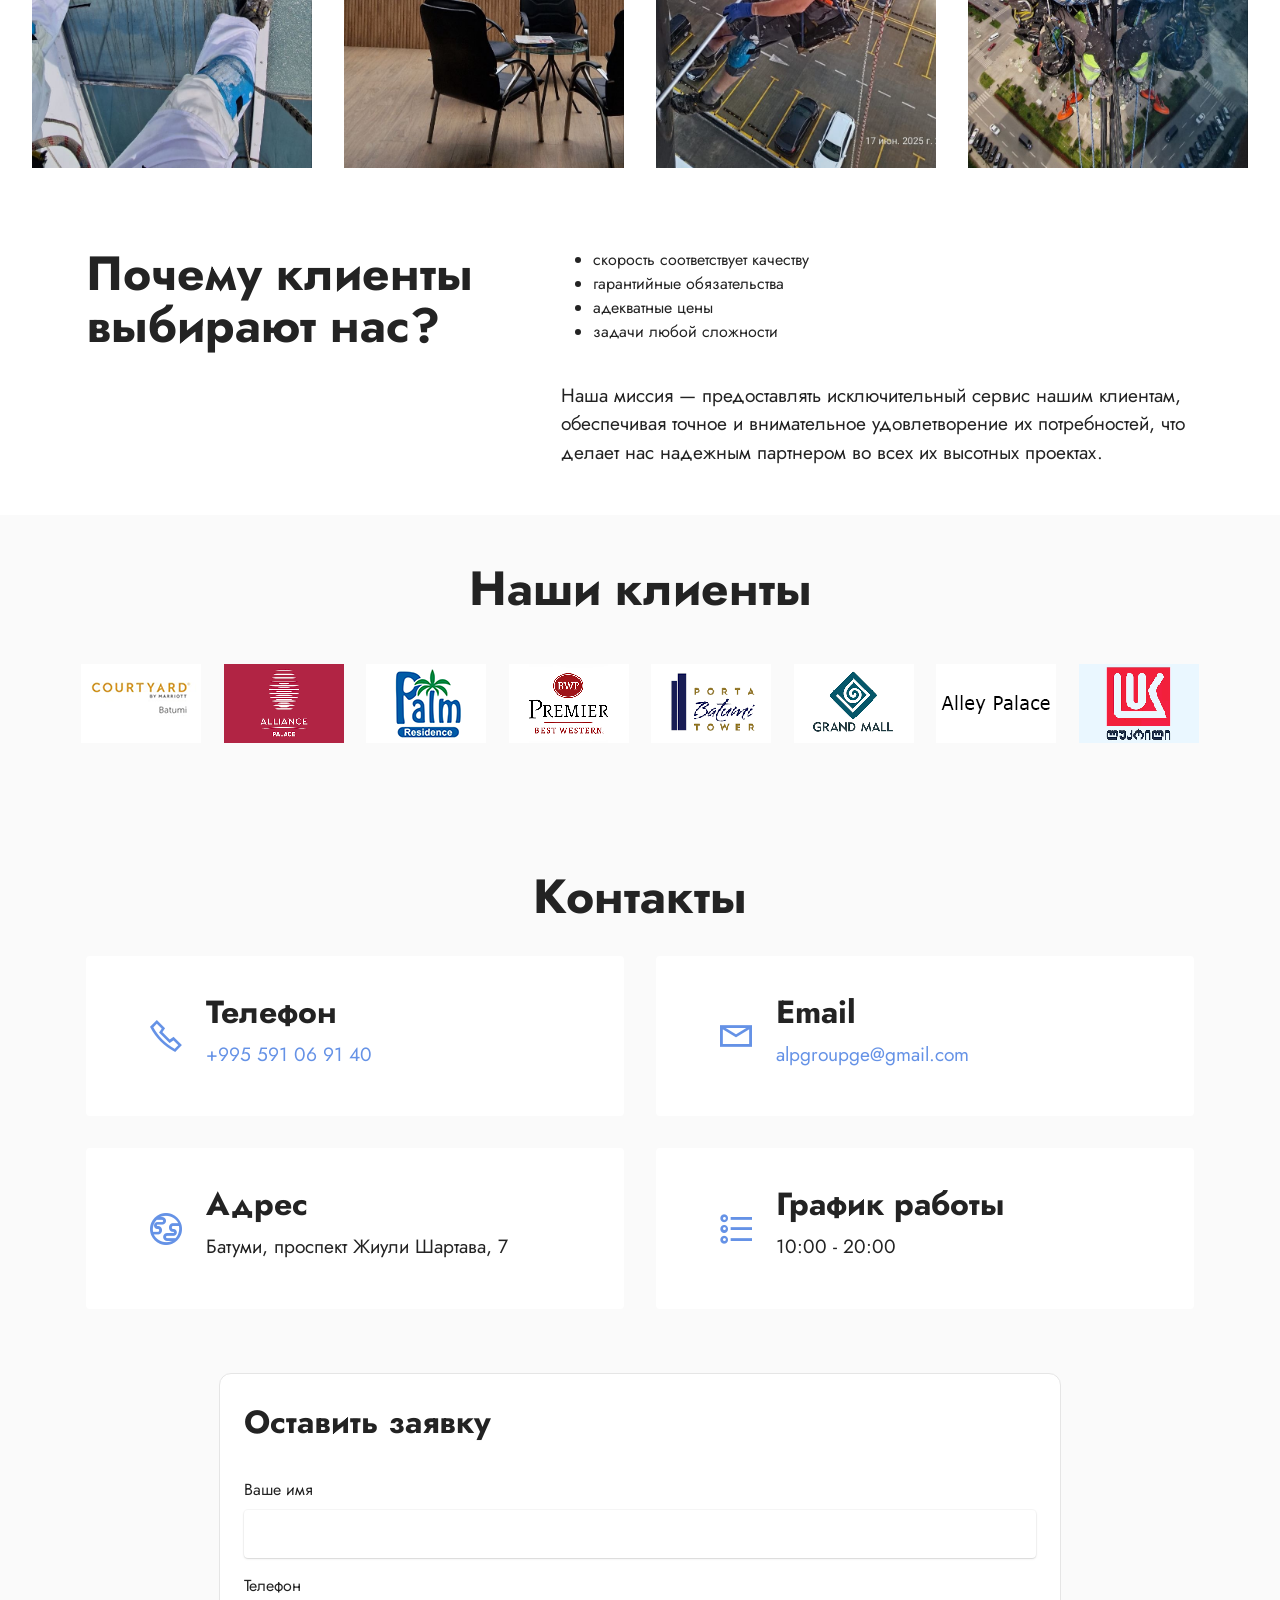
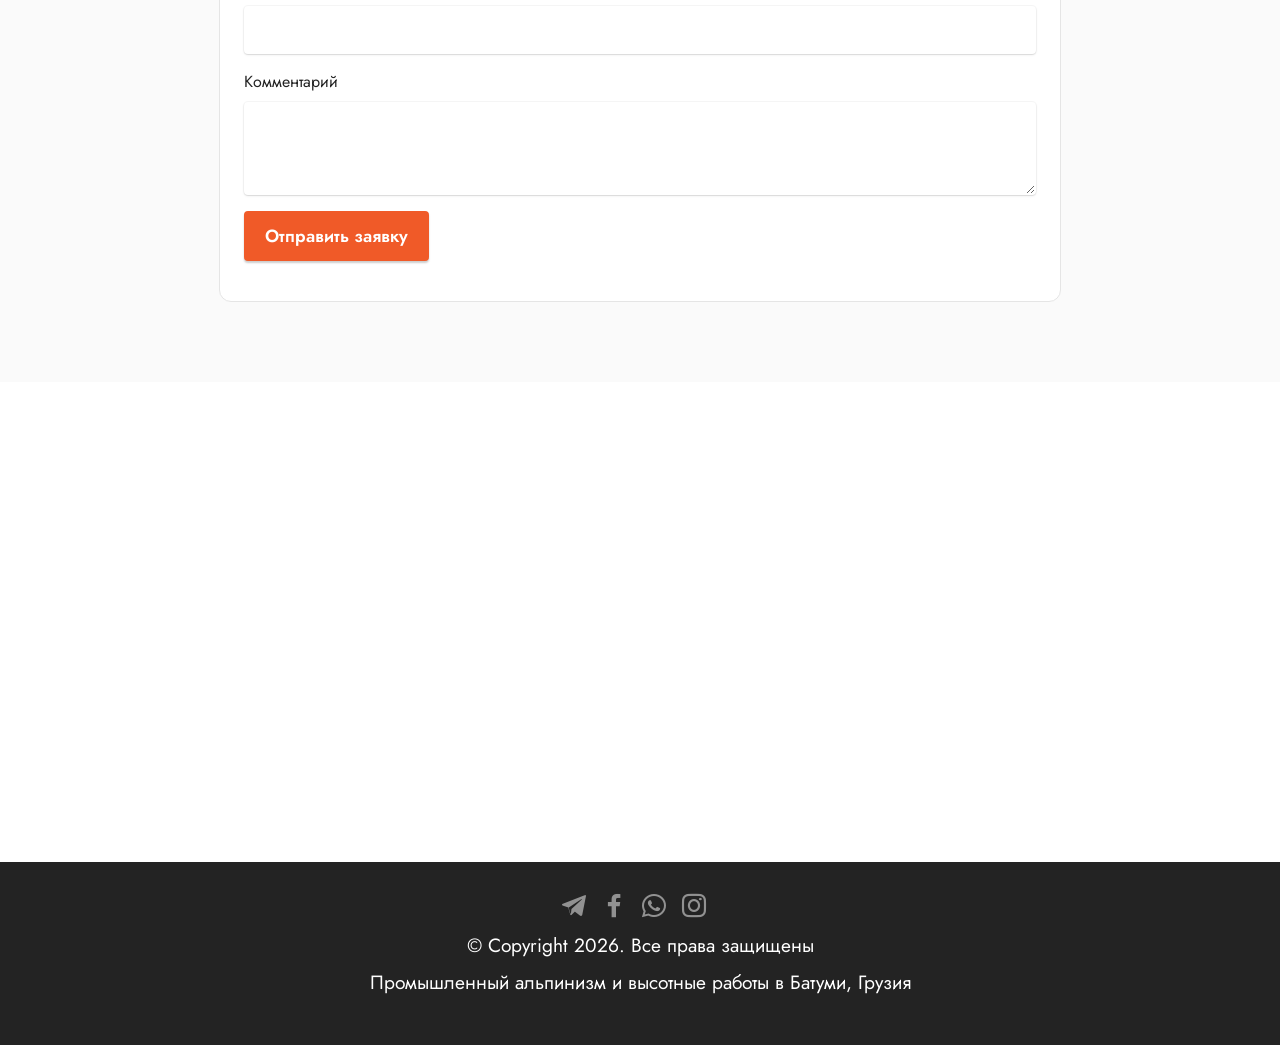
==== commit a25bd7a4: "Update index.html" ====
--- a/index.html
+++ b/index.html
@@ -510,7 +510,7 @@
 
         <div class="row justify-content-center mt-4">
             <div class="col-12 col-lg-8">
-                <div class="card-wrapper p-4" style="border:1px solid #e5e5e5;border-radius:12px;">
+                <div class="card-wrapper p-4" style="border:1px solid #e5e5e5;border-radius:12px;display: block;">
                     <h4 class="mbr-section-title mbr-fonts-style mb-4 display-5"><strong>Оставить заявку</strong></h4>
                     <form id="alpLeadForm" action="https://script.google.com/macros/s/AKfycbzzYn8W--Gq8XHBU34qkqpwXkC-wiMjjOiOrjeypg4MAja6Gremxxmn7NlRG1Mq5dif/exec" method="post" target="alpLeadFrame">
                         <div class="mb-3"><label class="form-label" for="alpLeadName">Ваше имя</label><input class="form-control" id="alpLeadName" name="name" type="text" maxlength="200" autocomplete="name" required></div>
